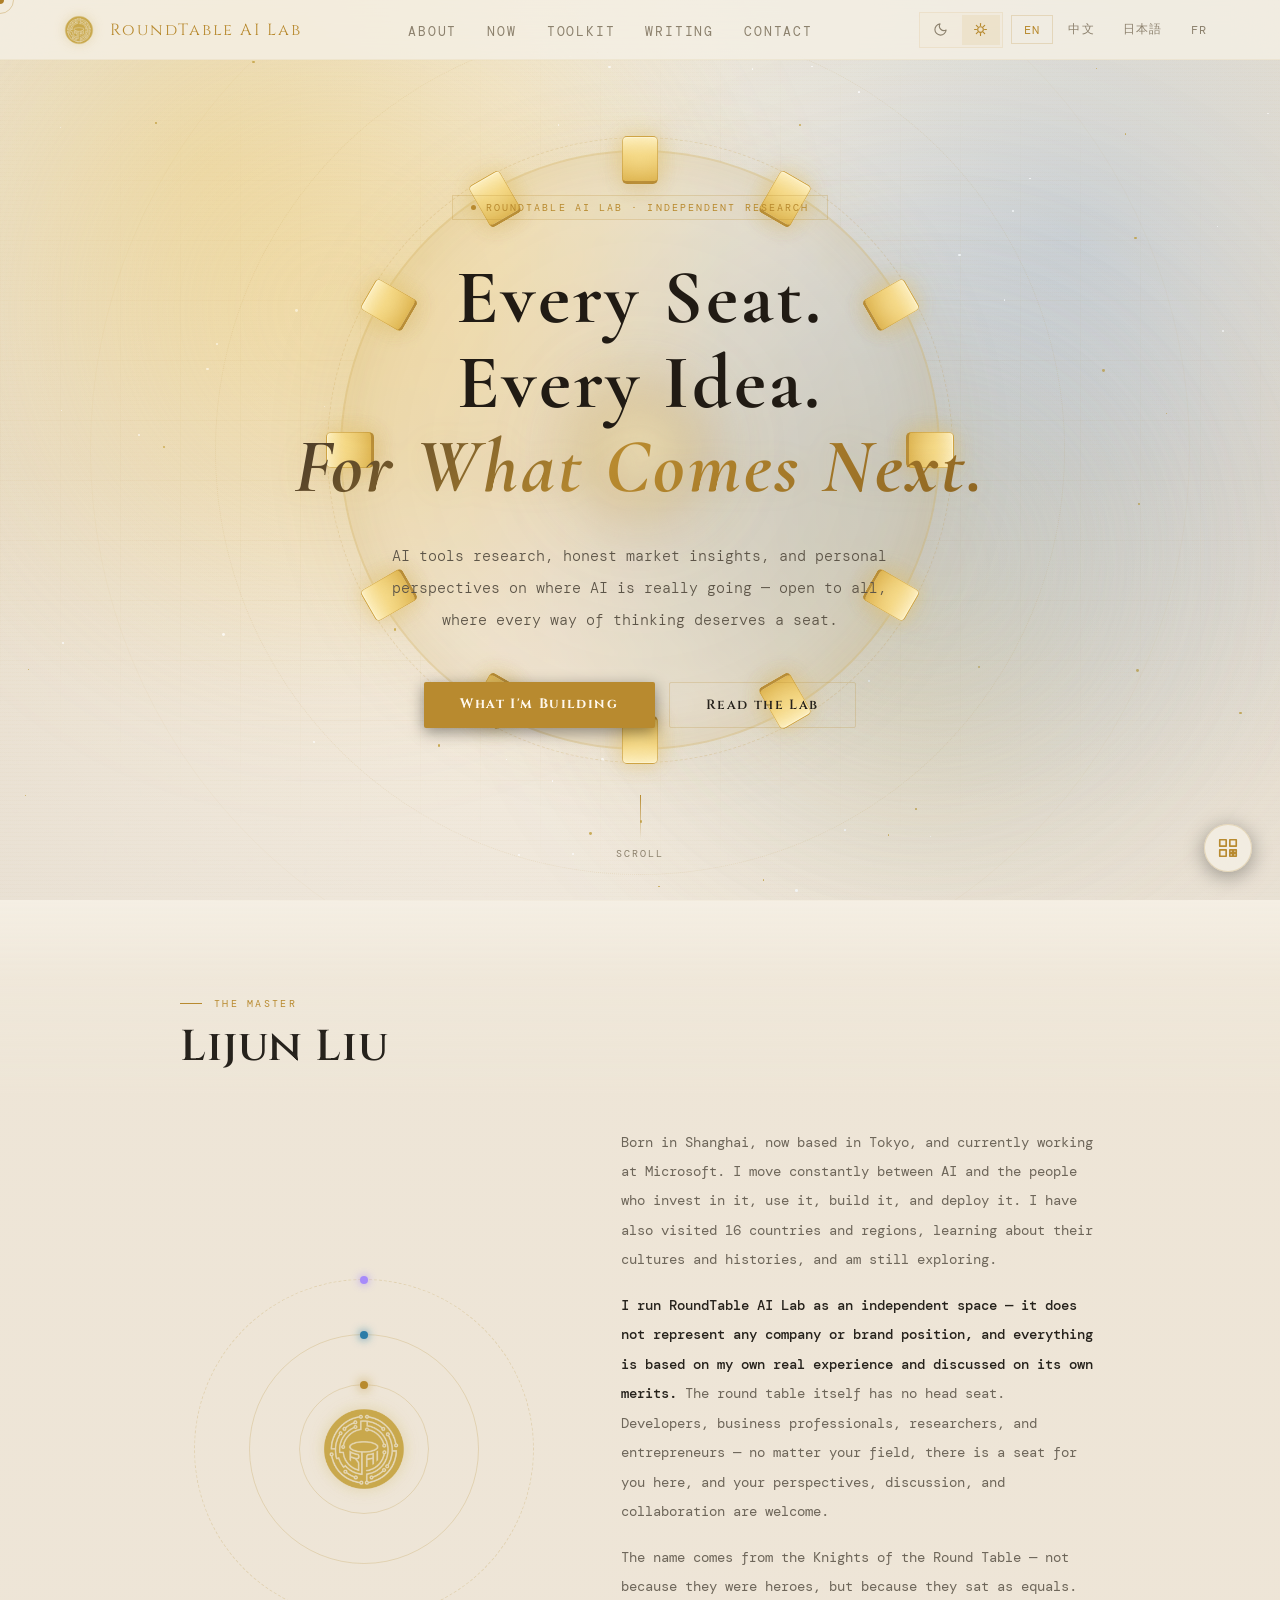
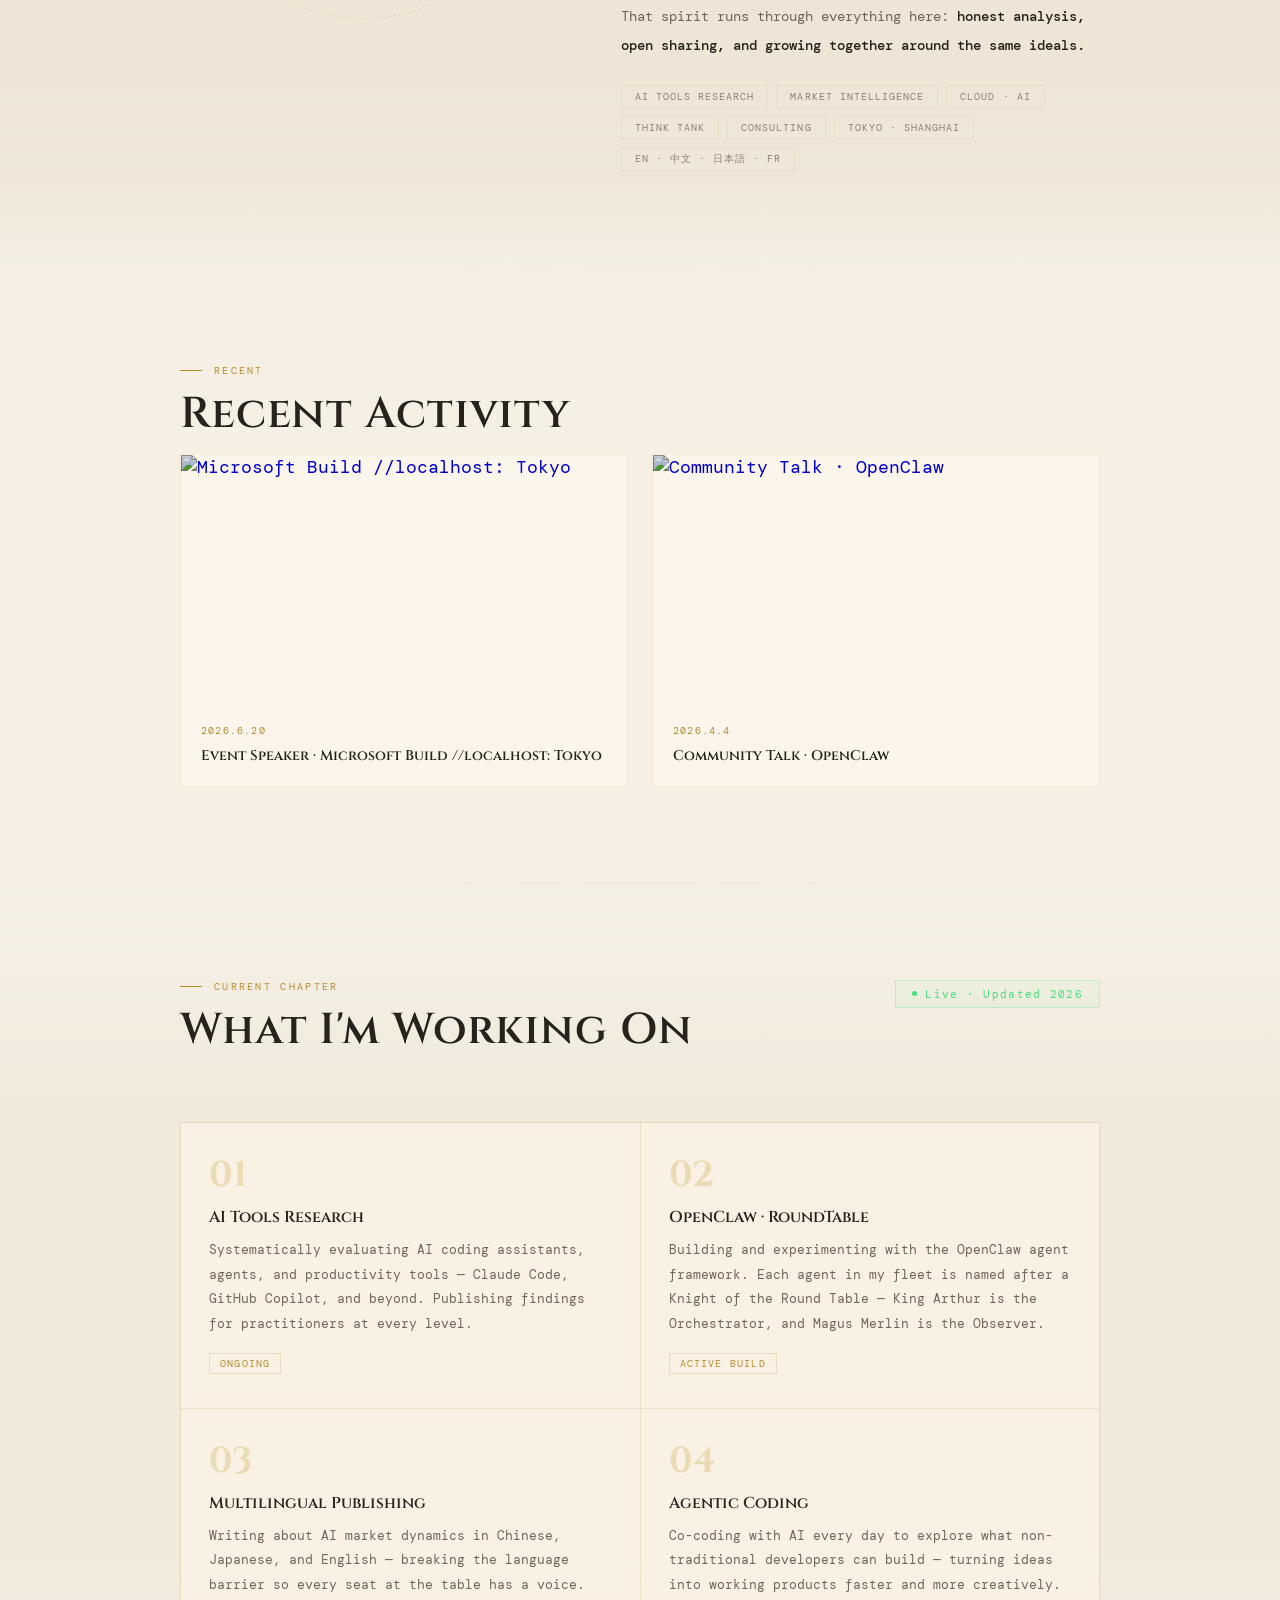
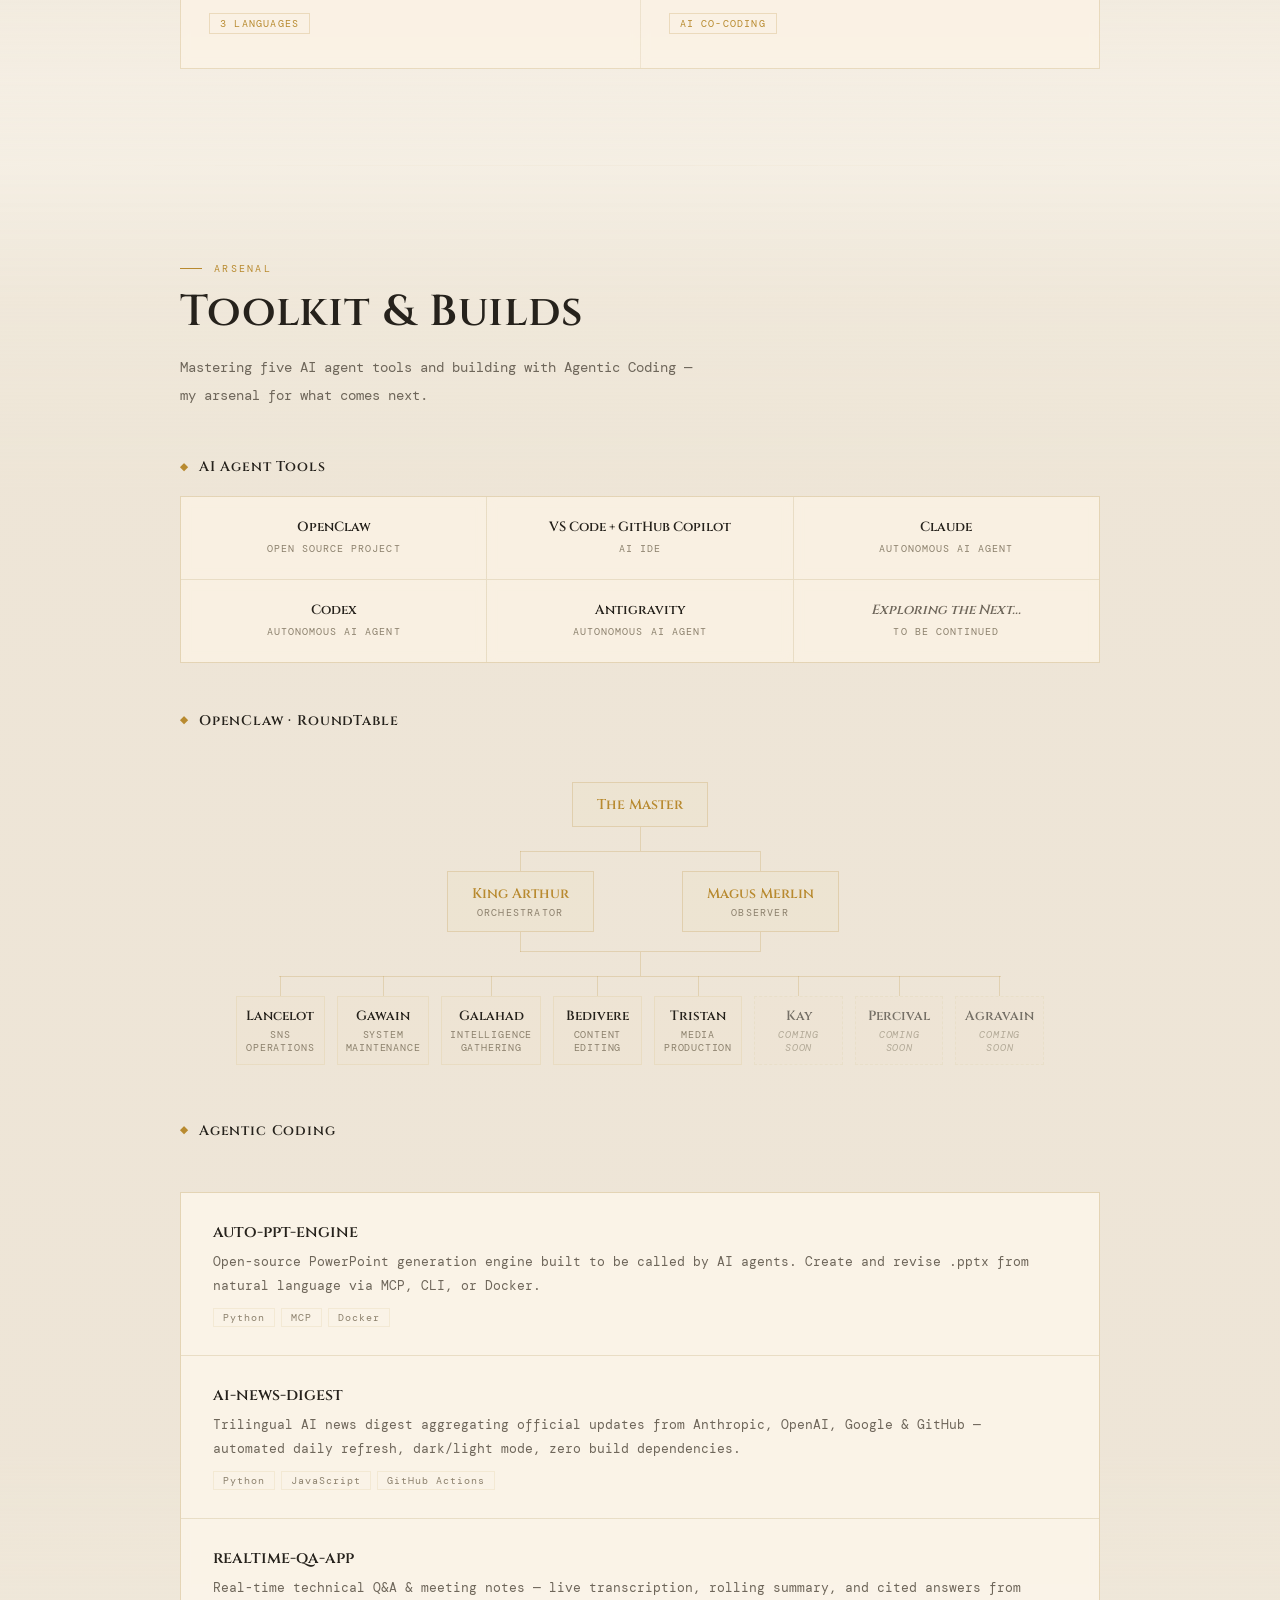
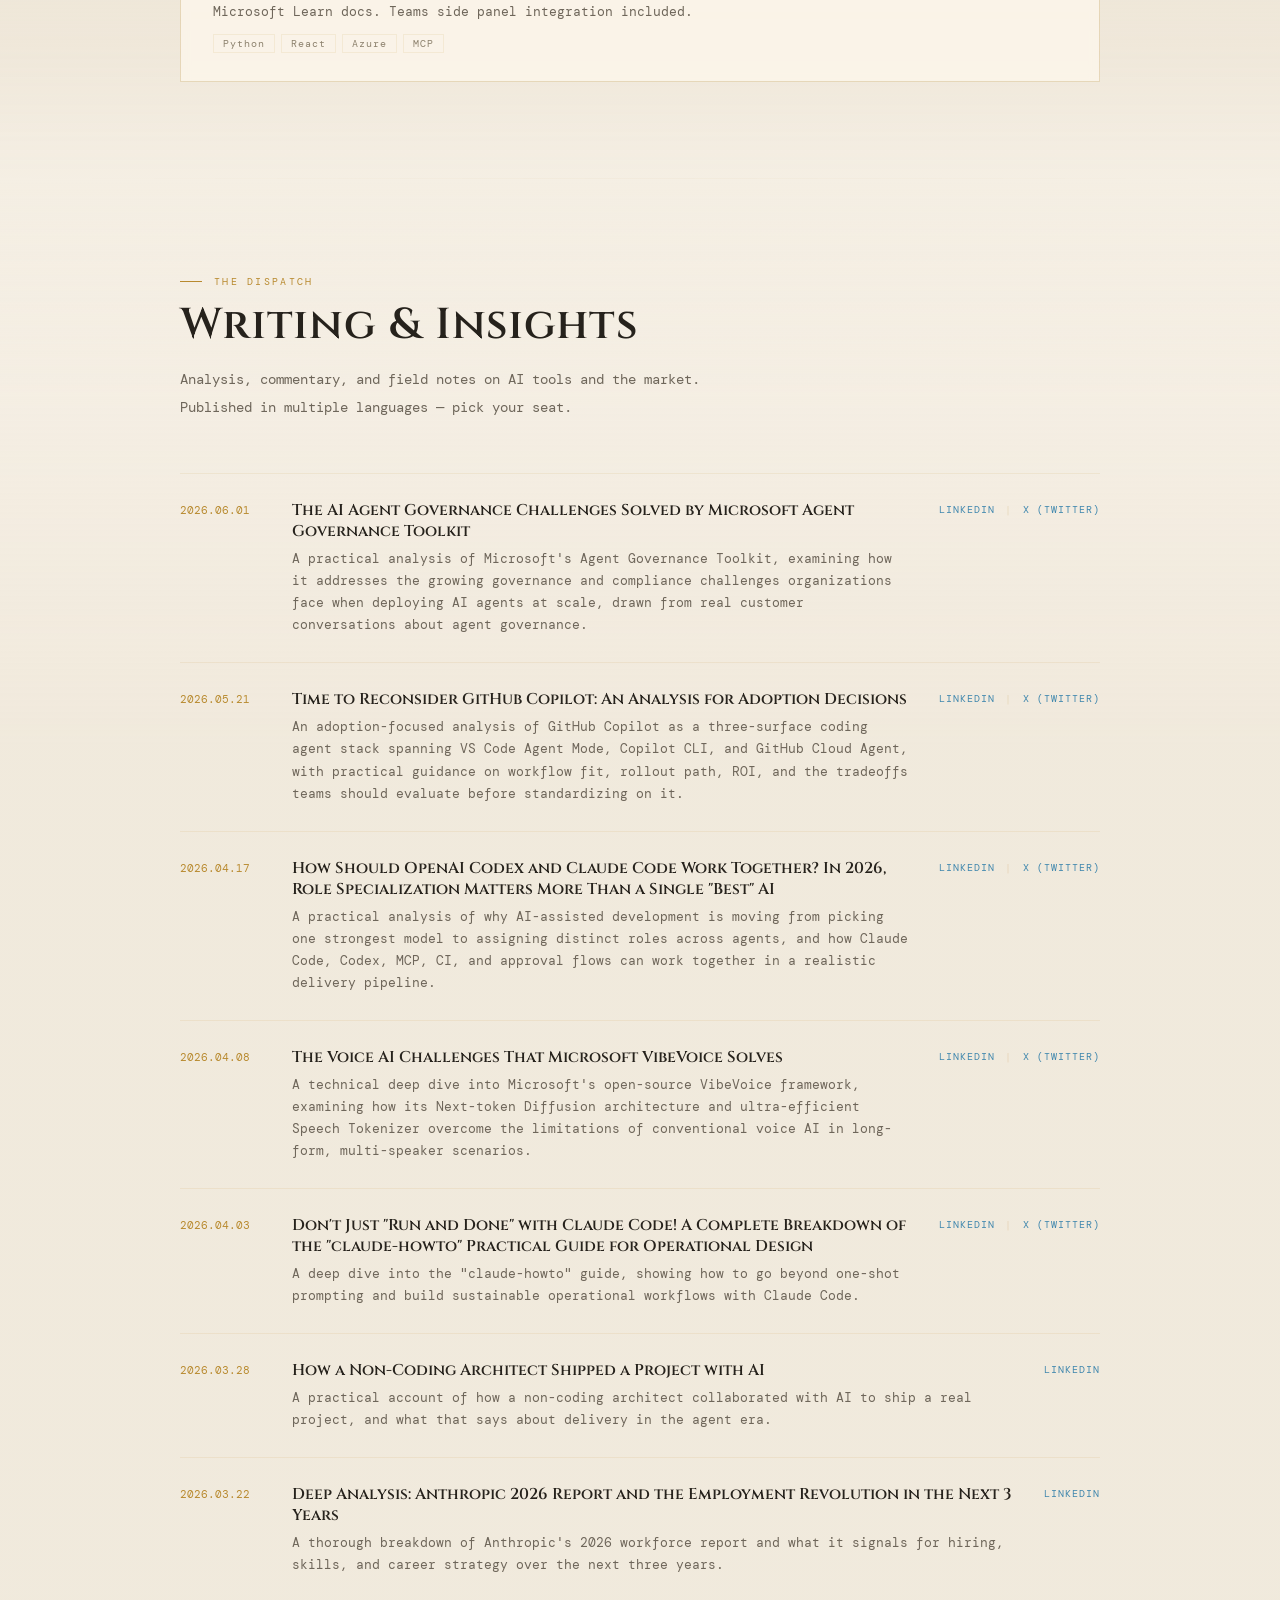
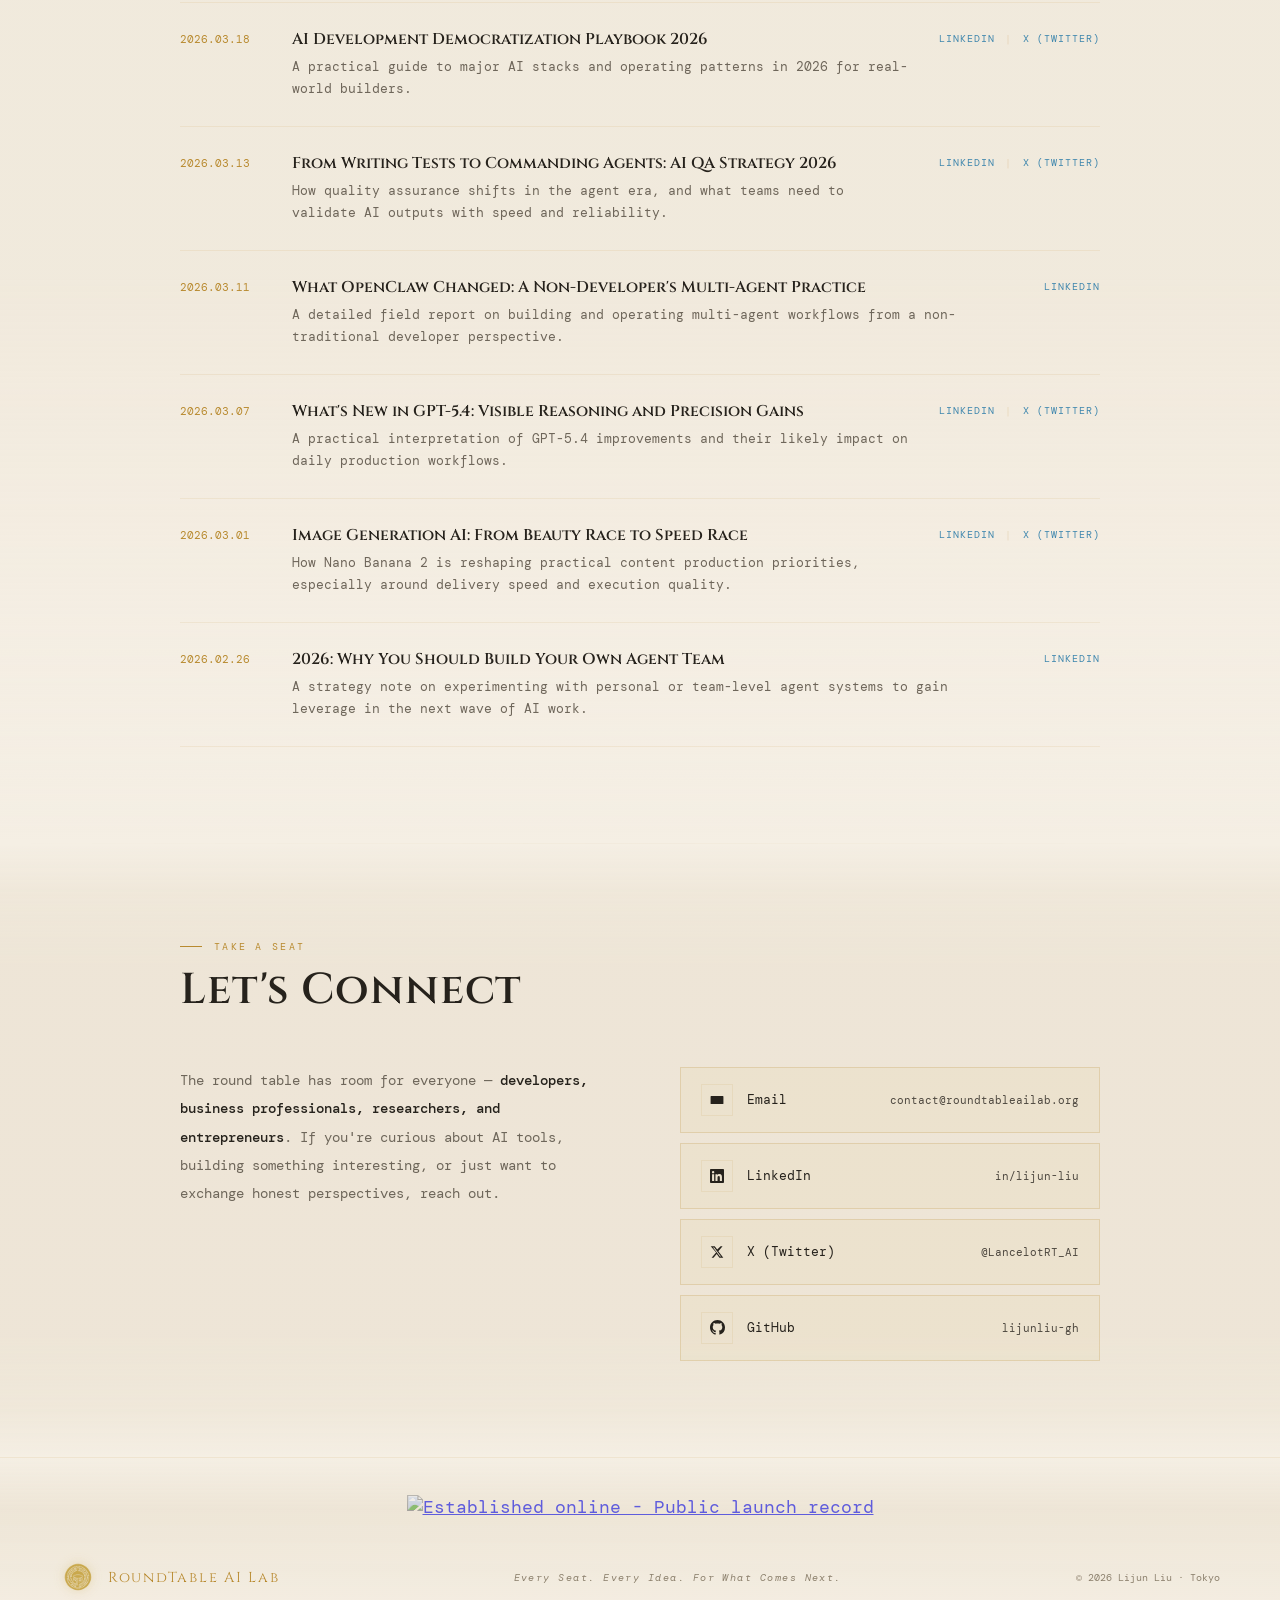
==== index.html @ 70e8e6ca "style: Recent Activity - 2-column grid layout with 16:9 thumbnails" ====
<!DOCTYPE html>
<html lang="en">
<head>
<meta charset="UTF-8">
<meta name="viewport" content="width=device-width, initial-scale=1.0">
<!-- Google Analytics (GA4) -->
<script async src="https://www.googletagmanager.com/gtag/js?id=G-K2W63Z0E0D"></script>
<script>window.dataLayer=window.dataLayer||[];function gtag(){dataLayer.push(arguments);}gtag('js',new Date());gtag('config','G-K2W63Z0E0D');</script>
<title>RoundTable AI Lab</title>
<meta name="description" content="RoundTable AI Lab — AI tools research, market insights, and honest perspectives. Every Seat. Every Idea. For What Comes Next.">
<meta property="og:type" content="website">
<meta property="og:url" content="https://roundtableailab.org/">
<meta property="og:title" content="RoundTable AI Lab">
<meta property="og:description" content="AI tools research, market insights, and honest perspectives. Every Seat. Every Idea. For What Comes Next.">
<meta property="og:image" content="https://roundtableailab.org/og-image.png?v=20260322">
<meta property="og:image:width" content="1200">
<meta property="og:image:height" content="630">
<meta property="og:site_name" content="RoundTable AI Lab">
<meta name="twitter:card" content="summary_large_image">
<meta name="twitter:title" content="RoundTable AI Lab">
<meta name="twitter:description" content="AI tools research, market insights, and honest perspectives. Every Seat. Every Idea. For What Comes Next.">
<meta name="twitter:image" content="https://roundtableailab.org/og-image.png?v=20260322">
<meta name="twitter:site" content="@LancelotRT_AI">
<meta name="twitter:creator" content="@LancelotRT_AI">

<!-- Favicon & Icons -->
<link rel="icon" type="image/png" sizes="32x32" href="/favicon-32x32.png">
<link rel="icon" type="image/png" sizes="16x16" href="/favicon-16x16.png">
<link rel="apple-touch-icon" sizes="180x180" href="/apple-touch-icon.png">
<link rel="manifest" href="/manifest-dark.json" id="manifestLink">
<meta name="theme-color" content="#040508" id="themeColorMeta">
<meta name="color-scheme" content="dark light">

<!-- SEO -->
<link rel="canonical" href="https://roundtableailab.org/">
<meta property="og:locale" content="en_US">
<meta property="og:locale:alternate" content="zh_CN">
<meta property="og:locale:alternate" content="ja_JP">
<meta property="og:locale:alternate" content="fr_FR">

<!-- JSON-LD Structured Data -->
<script type="application/ld+json">
{"@context":"https://schema.org","@type":"Organization","name":"RoundTable AI Lab","url":"https://roundtableailab.org","logo":"https://roundtableailab.org/roundtable-logo-transparent-gold.png","description":"AI tools research, market insights, and honest perspectives. Every Seat. Every Idea. For What Comes Next.","founder":{"@type":"Person","name":"Lijun Liu"},"sameAs":[]}
</script>

<link rel="preconnect" href="https://fonts.googleapis.com">
<link href="https://fonts.googleapis.com/css2?family=Cormorant+Garamond:ital,wght@0,400;0,600;0,700;1,400&family=Cinzel:wght@400;600;700&family=DM+Mono:ital,wght@0,300;0,400;0,500;1,300&family=DM+Sans:wght@300;400;500&display=swap" rel="stylesheet">
<link rel="stylesheet" href="/shared/style.css">
</head>
<body>
<div id="cur"></div>
<div id="cur-ring"></div>

<!-- FIXED BACKGROUND -->
<div id="bg-canvas">
  <div class="bg-grid"></div>
  <div class="bg-scanlines"></div>
  <div class="bg-stars"></div>
  <div class="bg-grain"></div>
  <div class="bg-glow g1"></div>
  <div class="bg-glow g2"></div>
  <div class="bg-glow g3"></div>
  <div class="bg-vignette"></div>
</div>
<canvas id="particle-canvas"></canvas>

<!-- NAV -->
<nav class="nav">
  <a href="/" class="nav-logo"><img id="navLogo" src="/roundtable-logo-transparent.png" alt="RT Logo">RoundTable AI Lab</a>
  <ul class="nav-links">
    <li><a href="#about" data-i18n="nav_about">About</a></li>
    <li><a href="#now" data-i18n="nav_now">Now</a></li>
    <li><a href="#projects" data-i18n="nav_projects">Toolkit</a></li>
    <li><a href="#writing" data-i18n="nav_writing">Writing</a></li>
    <li><a href="#contact" data-i18n="nav_contact">Contact</a></li>
    <li class="nav-menu-lang">
      <div class="lang-switcher">
        <button class="lang-btn active" onclick="setLang('en')">EN</button>
        <button class="lang-btn" onclick="setLang('zh')">中文</button>
        <button class="lang-btn" onclick="setLang('ja')">日本語</button>
        <button class="lang-btn" onclick="setLang('fr')">FR</button>
      </div>
    </li>
  </ul>
  <button class="nav-hamburger" aria-label="Toggle menu" onclick="toggleMobileNav()">
    <span></span><span></span><span></span>
  </button>
  <div class="nav-actions">
    <button class="theme-toggle" type="button" aria-label="Toggle theme" onclick="toggleTheme()">
      <svg class="theme-icon-dark" viewBox="0 0 24 24" aria-hidden="true">
        <path d="M21 12.8A9 9 0 1 1 11.2 3a7.2 7.2 0 0 0 9.8 9.8Z"></path>
      </svg>
      <svg class="theme-icon-light" viewBox="0 0 24 24" aria-hidden="true">
        <circle cx="12" cy="12" r="4.5"></circle>
        <path d="M12 2.5v3"></path>
        <path d="M12 18.5v3"></path>
        <path d="M21.5 12h-3"></path>
        <path d="M5.5 12h-3"></path>
        <path d="m18.7 5.3-2.1 2.1"></path>
        <path d="m7.4 16.6-2.1 2.1"></path>
        <path d="m18.7 18.7-2.1-2.1"></path>
        <path d="m7.4 7.4-2.1-2.1"></path>
      </svg>
    </button>
    <div class="theme-switcher" role="group" aria-label="Theme switcher">
      <button class="theme-btn" type="button" data-theme-mode="dark" aria-label="Switch to dark theme" title="Night" onclick="setTheme('dark')">
        <svg viewBox="0 0 24 24" aria-hidden="true">
          <path d="M21 12.8A9 9 0 1 1 11.2 3a7.2 7.2 0 0 0 9.8 9.8Z"></path>
        </svg>
      </button>
      <button class="theme-btn" type="button" data-theme-mode="light" aria-label="Switch to light theme" title="Day" onclick="setTheme('light')">
        <svg viewBox="0 0 24 24" aria-hidden="true">
          <circle cx="12" cy="12" r="4.5"></circle>
          <path d="M12 2.5v3"></path>
          <path d="M12 18.5v3"></path>
          <path d="M21.5 12h-3"></path>
          <path d="M5.5 12h-3"></path>
          <path d="m18.7 5.3-2.1 2.1"></path>
          <path d="m7.4 16.6-2.1 2.1"></path>
          <path d="m18.7 18.7-2.1-2.1"></path>
          <path d="m7.4 7.4-2.1-2.1"></path>
        </svg>
      </button>
    </div>
    <div class="lang-switcher">
      <button class="lang-btn active" onclick="setLang('en')">EN</button>
      <button class="lang-btn" onclick="setLang('zh')">中文</button>
      <button class="lang-btn" onclick="setLang('ja')">日本語</button>
      <button class="lang-btn" onclick="setLang('fr')">FR</button>
    </div>
  </div>
</nav>

<!-- HERO -->
<section class="hero" id="top">
  <!-- Round Table Background -->
  <div class="table-scene">
    <div class="table-surface"></div>
    <div class="core"></div>
    <div class="orbit orb-1"></div>
    <div class="orbit orb-2"></div>
    <div id="seats-container"></div>
  </div>
  <!-- Content -->
  <div class="hero-content">
    <div class="eyebrow"><span class="edot"></span><span data-i18n="hero_eyebrow">RoundTable AI Lab · Independent Research</span></div>
    <h1 class="hero-title"><span data-i18n="hero_t1">Every Seat.</span><span data-i18n="hero_t2">Every Idea.</span><span class="hope" data-i18n="hero_t3">For What Comes Next.</span></h1>
    <p class="hero-desc" data-i18n="hero_desc">AI tools research, honest market insights, and personal perspectives on where AI is really going — open to all, where every way of thinking deserves a seat.</p>
    <div class="ctas">
      <a href="#now" class="btn-g" data-i18n="hero_cta1">What I'm Building</a>
      <a href="#writing" class="btn-o" data-i18n="hero_cta2">Read the Lab</a>
    </div>
  </div>
  <div class="scroll-h"><div class="scroll-line"></div><span class="scroll-lbl" data-i18n="scroll">Scroll</span></div>
</section>

<div class="divider"></div>

<!-- ABOUT -->
<section class="about" id="about">
  <div class="s-inner">
    <p class="s-tag" data-i18n="about_tag">The Master</p>
    <h2 class="s-title" data-i18n="about_title">Lijun Liu</h2>
    <div class="about-grid reveal">
      <div class="kv">
        <div class="kvr kvr1"><div class="kvd"></div></div>
        <div class="kvr kvr2"><div class="kvd"></div></div>
        <div class="kvr kvr3"><div class="kvd"></div></div>
        <div class="kvc"><img id="aboutLogo" src="/roundtable-logo-transparent.png" alt="RoundTable AI Logo"></div>
      </div>
      <div class="about-text">
        <p data-i18n="about_p1">Born in Shanghai, now based in Tokyo, and currently working at Microsoft. I move constantly between AI and the people who invest in it, use it, build it, and deploy it. I have also visited 16 countries and regions, learning about their cultures and histories, and am still exploring.</p>
        <p data-i18n="about_p2"><strong>I run RoundTable AI Lab as an independent space — it does not represent any company or brand position, and everything is based on my own real experience and discussed on its own merits.</strong> The round table itself has no head seat. Developers, business professionals, researchers, and entrepreneurs — no matter your field, there is a seat for you here, and your perspectives, discussion, and collaboration are welcome.</p>
        <p data-i18n="about_p3">The name comes from the Knights of the Round Table — not because they were heroes, but because they sat as equals. That spirit runs through everything here: <strong>honest analysis, open sharing, and growing together around the same ideals.</strong></p>
        <div class="pills">
          <span class="pill" data-i18n="pill1">AI Tools Research</span>
          <span class="pill" data-i18n="pill2">Market Intelligence</span>
          <span class="pill" data-i18n="pill3">Cloud · AI</span>
          <span class="pill" data-i18n="pill6">Think Tank</span>
          <span class="pill" data-i18n="pill7">Consulting</span>
          <span class="pill" data-i18n="pill4">Tokyo · Shanghai</span>
          <span class="pill" data-i18n="pill5">EN · 中文 · 日本語 · FR</span>
        </div>
      </div>
    </div>
  </div>
</section>

<div class="divider"></div>

<!-- RECENT ACTIVITY -->
<section class="recent-section" id="recent">
  <div class="s-inner">
    <p class="s-tag" data-i18n="recent_tag">Recent</p>
    <h2 class="s-title" data-i18n="recent_title">Recent Activity</h2>
    <div class="recent-grid reveal">
      <a href="https://youtu.be/YTVgWFSP9XY?si=0qAT4aEqCGmLKsFr" target="_blank" rel="noopener noreferrer" class="recent-card">
        <div class="recent-thumb"><img src="https://img.youtube.com/vi/YTVgWFSP9XY/hqdefault.jpg" alt="Microsoft Build //localhost: Tokyo" loading="lazy"><span class="recent-play">▶</span></div>
        <div class="recent-info">
          <span class="recent-date">2026.6.20</span>
          <div class="recent-card-title" data-i18n="n6t">Event Speaker · Microsoft Build //localhost: Tokyo</div>
        </div>
      </a>
      <a href="https://youtu.be/TV0cUp8UQP0?si=S8IVCGVW3EK51zuy" target="_blank" rel="noopener noreferrer" class="recent-card">
        <div class="recent-thumb"><img src="https://img.youtube.com/vi/TV0cUp8UQP0/hqdefault.jpg" alt="Community Talk · OpenClaw" loading="lazy"><span class="recent-play">▶</span></div>
        <div class="recent-info">
          <span class="recent-date">2026.4.4</span>
          <div class="recent-card-title" data-i18n="n5t">Community Talk · OpenClaw</div>
        </div>
      </a>
    </div>
  </div>
</section>

<div class="divider"></div>

<!-- NOW -->
<section class="now-section" id="now">
  <div class="s-inner">
    <div class="now-hdr">
      <div>
        <p class="s-tag" data-i18n="now_tag">Current Chapter</p>
        <h2 class="s-title" data-i18n="now_title">What I'm Working On</h2>
      </div>
      <div class="now-live"><span class="ldot"></span><span data-i18n="now_live">Live · Updated 2026</span></div>
    </div>
    <div class="now-grid reveal">
      <div class="nc"><div class="nc-num">01</div><div class="nc-title" data-i18n="n1t">AI Tools Research</div><p class="nc-desc" data-i18n="n1d">Systematically evaluating AI coding assistants, agents, and productivity tools — Claude Code, GitHub Copilot, and beyond. Publishing findings for practitioners at every level.</p><span class="nc-tag" data-i18n="n1tag">Ongoing</span></div>
      <div class="nc"><div class="nc-num">02</div><div class="nc-title" data-i18n="n2t">OpenClaw · RoundTable</div><p class="nc-desc" data-i18n="n2d">Building and experimenting with the OpenClaw agent framework. Each agent in my fleet is named after a Knight of the Round Table — King Arthur is the Orchestrator, and Magus Merlin is the Observer.</p><span class="nc-tag" data-i18n="n2tag">Active Build</span></div>
      <div class="nc"><div class="nc-num">03</div><div class="nc-title" data-i18n="n3t">Multilingual Publishing</div><p class="nc-desc" data-i18n="n3d">Writing about AI market dynamics in Chinese, Japanese, and English — breaking the language barrier so every seat at the table has a voice.</p><span class="nc-tag" data-i18n="n3tag">3 Languages</span></div>
      <div class="nc"><div class="nc-num">04</div><div class="nc-title" data-i18n="n4t">Agentic Coding</div><p class="nc-desc" data-i18n="n4d">Co-coding with AI every day to explore what non-traditional developers can build — turning ideas into working products faster and more creatively.</p><span class="nc-tag" data-i18n="n4tag">AI Co-Coding</span></div>
    </div>
  </div>
</section>

<div class="divider"></div>

<!-- PROJECTS -->
<section class="projects" id="projects">
  <div class="s-inner">
    <p class="s-tag" data-i18n="proj_tag">Arsenal</p>
    <h2 class="s-title" data-i18n="proj_title">Toolkit & Builds</h2>
    <p class="s-sub" data-i18n="proj_sub">Mastering five AI agent tools and building with Agentic Coding — my arsenal for what comes next.</p>

    <div class="proj-section">
      <h3 class="proj-sec-title" data-i18n="proj_agents_title">AI Agent Tools</h3>
      <div class="arsenal-grid reveal">
        <div class="at-card"><div class="at-card-name">OpenClaw</div><div class="at-card-tag" data-i18n="at_oc_tag">Open Source Project</div></div>
        <div class="at-card"><div class="at-card-name">VS Code + GitHub Copilot</div><div class="at-card-tag" data-i18n="at_cop_tag">AI IDE</div></div>
        <div class="at-card"><div class="at-card-name">Claude</div><div class="at-card-tag" data-i18n="at_claude_tag">Autonomous AI Agent</div></div>
        <div class="at-card"><div class="at-card-name">Codex</div><div class="at-card-tag" data-i18n="at_codex_tag">Autonomous AI Agent</div></div>
        <div class="at-card"><div class="at-card-name">Antigravity</div><div class="at-card-tag" data-i18n="at_ag_tag">Autonomous AI Agent</div></div>
        <div class="at-card at-explore"><div class="at-card-name" data-i18n="at_next_name">Exploring the Next...</div><div class="at-card-tag" data-i18n="at_next_tag">To Be Continued</div></div>
      </div>
    </div>

    <div class="proj-section">
      <h3 class="proj-sec-title" data-i18n="proj_oc_title">OpenClaw · RoundTable</h3>
      <div class="oc-tree reveal">
        <div class="oc-card"><div class="oc-card-name" data-i18n="oc_master">The Master</div></div>
        <div class="oc-vline"></div>
        <div class="oc-leaders">
          <div class="oc-leader"><div class="oc-kvline"></div><div class="oc-card"><div class="oc-card-name">King Arthur</div><div class="oc-card-role" data-i18n="oc_orchestrator">Orchestrator</div></div><div class="oc-kvline"></div></div>
          <div class="oc-leader"><div class="oc-kvline"></div><div class="oc-card"><div class="oc-card-name">Magus Merlin</div><div class="oc-card-role" data-i18n="oc_merlin">Observer</div></div><div class="oc-kvline"></div></div>
        </div>
        <div class="oc-vline"></div>
        <div class="oc-branch">
          <div class="oc-knight"><div class="oc-kvline"></div><div class="oc-card"><div class="oc-card-name">Lancelot</div><div class="oc-card-role" data-i18n="oc_lancelot">SNS Operations</div></div></div>
          <div class="oc-knight"><div class="oc-kvline"></div><div class="oc-card"><div class="oc-card-name">Gawain</div><div class="oc-card-role" data-i18n="oc_gawain">System Maintenance</div></div></div>
          <div class="oc-knight"><div class="oc-kvline"></div><div class="oc-card"><div class="oc-card-name">Galahad</div><div class="oc-card-role" data-i18n="oc_galahad">Intelligence Gathering</div></div></div>
          <div class="oc-knight"><div class="oc-kvline"></div><div class="oc-card"><div class="oc-card-name">Bedivere</div><div class="oc-card-role" data-i18n="oc_bedivere">Content Editing</div></div></div>
          <div class="oc-knight"><div class="oc-kvline"></div><div class="oc-card"><div class="oc-card-name">Tristan</div><div class="oc-card-role" data-i18n="oc_tristan">Media Production</div></div></div>
          <div class="oc-knight oc-soon"><div class="oc-kvline"></div><div class="oc-card"><div class="oc-card-name" data-i18n="oc_kay_name">Kay</div><div class="oc-card-role" data-i18n="oc_coming_soon">Coming Soon</div></div></div>
          <div class="oc-knight oc-soon"><div class="oc-kvline"></div><div class="oc-card"><div class="oc-card-name" data-i18n="oc_percival_name">Percival</div><div class="oc-card-role" data-i18n="oc_coming_soon">Coming Soon</div></div></div>
          <div class="oc-knight oc-soon"><div class="oc-kvline"></div><div class="oc-card"><div class="oc-card-name" data-i18n="oc_agravain_name">Agravain</div><div class="oc-card-role" data-i18n="oc_coming_soon">Coming Soon</div></div></div>
        </div>
      </div>
    </div>

    <div class="proj-section">
      <h3 class="proj-sec-title" data-i18n="proj_vibe_title">Agentic Coding</h3>
      <div class="proj-list reveal">
        <a href="https://github.com/lijunliu-gh/auto-ppt-engine" target="_blank" class="pi">
          <div><div class="pi-name">auto-ppt-engine</div><div class="pi-desc" data-i18n="p1d">Open-source PowerPoint generation engine built to be called by AI agents. Create and revise .pptx from natural language via MCP, CLI, or Docker.</div><div class="pi-meta"><span class="pi-lang">Python</span><span class="pi-lang">MCP</span><span class="pi-lang">Docker</span></div></div>
          <span class="pi-arr">→</span>
        </a>
        <a href="https://github.com/lijunliu-gh/ai-news-digest" target="_blank" class="pi">
          <div><div class="pi-name">ai-news-digest</div><div class="pi-desc" data-i18n="p2d">Trilingual AI news digest aggregating official updates from Anthropic, OpenAI, Google & GitHub — automated daily refresh, dark/light mode, zero build dependencies.</div><div class="pi-meta"><span class="pi-lang">Python</span><span class="pi-lang">JavaScript</span><span class="pi-lang">GitHub Actions</span></div></div>
          <span class="pi-arr">→</span>
        </a>
        <a href="https://github.com/lijunliu-gh/realtime-qa-app" target="_blank" class="pi">
          <div><div class="pi-name">realtime-qa-app</div><div class="pi-desc" data-i18n="p3d">Real-time technical Q&A & meeting notes — live transcription, rolling summary, and cited answers from Microsoft Learn docs. Teams side panel integration included.</div><div class="pi-meta"><span class="pi-lang">Python</span><span class="pi-lang">React</span><span class="pi-lang">Azure</span><span class="pi-lang">MCP</span></div></div>
          <span class="pi-arr">→</span>
        </a>
      </div>
    </div>
  </div>
</section>

<div class="divider"></div>

<!-- WRITING -->
<section class="writing-section" id="writing">
  <div class="s-inner">
    <p class="s-tag" data-i18n="write_tag">The Dispatch</p>
    <h2 class="s-title" data-i18n="write_title">Writing & Insights</h2>
    <p class="s-sub" data-i18n="write_sub">Analysis, commentary, and field notes on AI tools and the market. Published in multiple languages — pick your seat.</p>
    <div class="wl reveal" id="writingList"></div>
  </div>
</section>

<div class="divider"></div>

<!-- CONTACT -->
<section class="contact" id="contact">
  <div class="s-inner">
    <p class="s-tag" data-i18n="ct_tag">Take a Seat</p>
    <h2 class="s-title" data-i18n="ct_title">Let's Connect</h2>
    <div class="ct-grid reveal">
      <div>
        <p class="ct-note" data-i18n="ct_note">The round table has room for everyone — <strong>developers, business professionals, researchers, and entrepreneurs</strong>. If you're curious about AI tools, building something interesting, or just want to exchange honest perspectives, reach out.</p>
      </div>
      <div class="ct-links">
        <a href="mailto:contact@roundtableailab.org" class="cl">
          <div class="cl-icon"><svg width="14" height="14" viewBox="0 0 24 24" fill="currentColor"><path d="M2 5h20a1 1 0 011 1v12a1 1 0 01-1 1H2a1 1 0 01-1-1V6a1 1 0 011-1zm10 7.8L3.6 7h16.8L12 12.8z"/></svg></div>
          <span data-i18n="ct_email_label">Email</span><span class="cl-handle" data-i18n="ct_email_handle">contact@roundtableailab.org</span>
        </a>
        <a href="https://linkedin.com/in/lijun-liu" target="_blank" rel="noopener noreferrer" class="cl">
          <div class="cl-icon"><svg width="14" height="14" viewBox="0 0 24 24" fill="currentColor"><path d="M20.447 20.452h-3.554v-5.569c0-1.328-.027-3.037-1.852-3.037-1.853 0-2.136 1.445-2.136 2.939v5.667H9.351V9h3.414v1.561h.046c.477-.9 1.637-1.85 3.37-1.85 3.601 0 4.267 2.37 4.267 5.455v6.286zM5.337 7.433a2.062 2.062 0 01-2.063-2.065 2.064 2.064 0 112.063 2.065zm1.782 13.019H3.555V9h3.564v11.452zM22.225 0H1.771C.792 0 0 .774 0 1.729v20.542C0 23.227.792 24 1.771 24h20.451C23.2 24 24 23.227 24 22.271V1.729C24 .774 23.2 0 22.222 0h.003z"/></svg></div>
          <span>LinkedIn</span><span class="cl-handle">in/lijun-liu</span>
        </a>
        <a href="https://x.com/LancelotRT_AI" target="_blank" rel="noopener noreferrer" class="cl">
          <div class="cl-icon"><svg width="14" height="14" viewBox="0 0 24 24" fill="currentColor"><path d="M18.244 2.25h3.308l-7.227 8.26 8.502 11.24H16.17l-4.714-6.231-5.401 6.231H2.747l7.73-8.835L1.254 2.25H8.08l4.253 5.622zm-1.161 17.52h1.833L7.084 4.126H5.117z"/></svg></div>
          <span>X (Twitter)</span><span class="cl-handle">@LancelotRT_AI</span>
        </a>
        <a href="https://github.com/lijunliu-gh" target="_blank" rel="noopener noreferrer" class="cl">
          <div class="cl-icon"><svg width="15" height="15" viewBox="0 0 24 24" fill="currentColor"><path d="M12 0C5.37 0 0 5.37 0 12c0 5.31 3.435 9.795 8.205 11.385.6.105.825-.255.825-.57 0-.285-.015-1.23-.015-2.235-3.015.555-3.795-.735-4.035-1.41-.135-.345-.72-1.41-1.23-1.695-.42-.225-1.02-.78-.015-.795.945-.015 1.62.87 1.845 1.23 1.08 1.815 2.805 1.305 3.495.99.105-.78.42-1.305.765-1.605-2.67-.3-5.46-1.335-5.46-5.925 0-1.305.465-2.385 1.23-3.225-.12-.3-.54-1.53.12-3.18 0 0 1.005-.315 3.3 1.23.96-.27 1.98-.405 3-.405s2.04.135 3 .405c2.295-1.56 3.3-1.23 3.3-1.23.66 1.65.24 2.88.12 3.18.765.84 1.23 1.905 1.23 3.225 0 4.605-2.805 5.625-5.475 5.925.435.375.81 1.095.81 2.22 0 1.605-.015 2.895-.015 3.3 0 .315.225.69.825.57A12.02 12.02 0 0024 12c0-6.63-5.37-12-12-12z"/></svg></div>
          <span>GitHub</span><span class="cl-handle">lijunliu-gh</span>
        </a>
      </div>
    </div>
  </div>
</section>

<footer>
  <div style="width:100%; display:flex; justify-content:center; margin-bottom: 24px;">
    <a href="https://websitelaunches.com/site/roundtableailab.org" target="_blank" rel="noopener" style="display:inline-block; opacity:0.6; transition:opacity 0.3s; cursor:none;" onmouseover="this.style.opacity='1'" onmouseout="this.style.opacity='0.6'">
      <img src="https://websitelaunches.com/badge/roundtableailab.org.svg" alt="Established online - Public launch record" width="160" height="35" style="filter: brightness(0.9) contrast(1.1); vertical-align:middle;">
    </a>
  </div>
  <span class="f-logo"><img id="footerLogo" src="/roundtable-logo-transparent.png" alt="RT Logo">RoundTable AI Lab</span>
  <span class="f-slogan" data-i18n="f_slogan">Every Seat. Every Idea. For What Comes Next.</span>
  <span class="f-copy">© 2026 Lijun Liu · Tokyo</span>
</footer>

<!-- QR Code Float -->
<div class="qr-float">
  <button class="qr-fab" onclick="document.querySelector('.qr-float').classList.toggle('open')" aria-label="Show QR Code">
    <svg viewBox="0 0 24 24" width="22" height="22" fill="none" stroke="currentColor" stroke-width="1.8" stroke-linecap="round" stroke-linejoin="round">
      <rect x="3" y="3" width="7" height="7"/><rect x="14" y="3" width="7" height="7"/><rect x="3" y="14" width="7" height="7"/>
      <rect x="14" y="14" width="3" height="3"/><rect x="18" y="14" width="3" height="3"/><rect x="14" y="18" width="3" height="3"/><rect x="18" y="18" width="3" height="3"/>
    </svg>
  </button>
  <div class="qr-popup">
    <div class="qr-popup-header">
      <span data-i18n="qr_title">Scan to visit</span>
      <button class="qr-close" onclick="document.querySelector('.qr-float').classList.remove('open')" aria-label="Close">&times;</button>
    </div>
    <img src="/qrcode.png" alt="QR Code – roundtableailab.org" class="qr-img" width="180" height="180">
    <span class="qr-url">roundtableailab.org</span>
  </div>
</div>

<script src="/shared/particles.js"></script>
<script src="/shared/nav.js"></script>
</body>
</html>
---- shared/style.css ----
/* ===== VARIABLES ===== */
:root {
  --bg: #080c14;
  --bg2: #0c1020;
  --bg-soft: rgba(4,5,8,0.6);
  --bg-elevated: rgba(8,11,20,0.6);
  --gold: #c9a84c;
  --gold2: #e8c97a;
  --gold-bright: #ffebaf;
  --gold-deep: #8c6a22;
  --gold-gradient: linear-gradient(135deg, #c9a84c 0%, #ffebaf 50%, #ad8440 100%);
  --gold-glow: 0 0 25px rgba(201,168,76,0.35);
  --cyan: #00d4ff;
  --text: #dde2f0;
  --muted: #949db5;
  --muted2: #7a84a0;
  --border: rgba(201,168,76,.18);
  --border2: rgba(201,168,76,.08);
  --nav-bg: rgba(4,5,8,0.85);
  --nav-line-soft: rgba(201,168,76,.08);
  --nav-line-strong: rgba(201,168,76,.16);
  --on-gold: #060810;
  --aura: rgba(201,168,76,0.15);
  --title: #ffffff;
  --hero-desc-color: #b8bdd0;
  --hero-shadow: 0 0 8px rgba(4,5,8,.9), 0 0 20px rgba(4,5,8,.7);
  --panel-hover: rgba(201,168,76,.03);
  --section-wash-1: rgba(8,11,20,0.7);
  --section-wash-2: rgba(8,11,20,0.85);
  --section-wash-3: rgba(4,5,8,0.6);
  --section-wash-4: rgba(4,5,8,0.75);
}

html[data-theme='light'] {
  --bg: #f5efe4;
  --bg2: #ebe2d2;
  --bg-soft: rgba(255,248,238,0.7);
  --bg-elevated: rgba(255,250,242,0.76);
  --gold: #b88a2f;
  --gold2: #d7ad57;
  --gold-bright: #efe0b1;
  --gold-deep: #8c6320;
  --gold-gradient: linear-gradient(135deg, #b88a2f 0%, #efe0b1 52%, #946b24 100%);
  --gold-glow: 0 0 25px rgba(184,138,47,0.16);
  --cyan: #2c7ca8;
  --text: #26221c;
  --muted: #6e665a;
  --muted2: #8c816d;
  --border: rgba(184,138,47,.22);
  --border2: rgba(184,138,47,.10);
  --nav-bg: rgba(245,239,228,0.82);
  --nav-line-soft: rgba(184,138,47,.08);
  --nav-line-strong: rgba(184,138,47,.18);
  --on-gold: #fff8ec;
  --aura: rgba(184,138,47,0.08);
  --title: #211b14;
  --hero-desc-color: #5d5548;
  --hero-shadow: none;
  --panel-hover: rgba(184,138,47,.05);
  --section-wash-1: rgba(235,226,210,0.56);
  --section-wash-2: rgba(235,226,210,0.76);
  --section-wash-3: rgba(244,237,226,0.5);
  --section-wash-4: rgba(239,231,217,0.72);
  color-scheme: light;
}

*,*::before,*::after { box-sizing: border-box; margin: 0; padding: 0; }
html { scroll-behavior: smooth; font-size: 18px; color-scheme: dark light; }
body {
  background: var(--bg);
  color: var(--text);
  font-family: 'DM Mono', monospace;
  overflow-x: hidden;
  cursor: none;
  -webkit-font-smoothing: antialiased;
  text-rendering: optimizeLegibility;
}
strong { font-weight: 500; }

/* ===== FIXED BACKGROUND SYSTEM ===== */
#bg-canvas {
  position: fixed;
  inset: 0;
  background: #060a12;
  z-index: -2;
  overflow: hidden;
}
.bg-grid {
  position: absolute;
  inset: 0;
  background-image:
    linear-gradient(rgba(201,168,76,0.06) 1px, transparent 1px),
    linear-gradient(90deg, rgba(201,168,76,0.06) 1px, transparent 1px);
  background-size: 60px 60px;
  mask-image: radial-gradient(ellipse 80% 60% at 50% 50%, black 30%, transparent 80%);
  -webkit-mask-image: radial-gradient(ellipse 80% 60% at 50% 50%, black 30%, transparent 80%);
  animation: gridDrift 20s linear infinite;
}
.bg-scanlines {
  position: absolute;
  inset: 0;
  background: repeating-linear-gradient(0deg, transparent, transparent 3px, rgba(201,168,76,0.015) 3px, rgba(201,168,76,0.015) 4px);
  pointer-events: none;
}
.bg-stars { position: absolute; inset: 0; }
.bg-stars .star {
  position: absolute;
  border-radius: 50%;
  background: white;
  animation: twinkle var(--dur) ease-in-out infinite alternate;
  animation-delay: var(--delay);
}
.bg-grain {
  position: absolute;
  inset: 0;
  background-image: url("data:image/svg+xml,%3Csvg viewBox='0 0 200 200' xmlns='http://www.w3.org/2000/svg'%3E%3Cfilter id='n'%3E%3CfeTurbulence type='fractalNoise' baseFrequency='0.65' numOctaves='3' stitchTiles='stitch'/%3E%3C/filter%3E%3Crect width='100%25' height='100%25' filter='url(%23n)' opacity='0.05'/%3E%3C/svg%3E");
  opacity: 0.3;
  pointer-events: none;
}
.bg-glow {
  position: absolute;
  width: 800px;
  height: 800px;
  border-radius: 50%;
  filter: blur(80px);
  pointer-events: none;
  animation: bgPulse 8s infinite alternate;
}
.bg-glow.g1 { background: radial-gradient(circle, rgba(201,168,76,0.45) 0%, rgba(201,168,76,0.1) 50%, transparent 70%); top: -10%; left: -5%; }
.bg-glow.g2 { background: radial-gradient(circle, rgba(60,100,220,0.35) 0%, rgba(60,100,220,0.08) 50%, transparent 70%); bottom: -5%; right: -5%; animation-delay: -4s; }
.bg-glow.g3 { background: radial-gradient(circle, rgba(160,80,200,0.3) 0%, rgba(160,80,200,0.06) 50%, transparent 70%); top: 30%; right: 5%; width: 600px; height: 600px; animation-delay: -2s; }
.bg-vignette {
  position: absolute;
  inset: 0;
  background: radial-gradient(ellipse at center, transparent 50%, rgba(2,4,8,0.35) 100%);
  pointer-events: none;
}
#particle-canvas {
  position: fixed;
  inset: 0;
  z-index: -1;
  pointer-events: none;
}

html[data-theme='light'] #bg-canvas {
  background:
    radial-gradient(circle at 16% 18%, rgba(244,212,120,0.34) 0%, rgba(244,212,120,0.12) 20%, transparent 42%),
    radial-gradient(circle at 84% 26%, rgba(109,154,212,0.24) 0%, rgba(109,154,212,0.09) 22%, transparent 46%),
    radial-gradient(circle at 72% 78%, rgba(244,212,120,0.18) 0%, rgba(244,212,120,0.06) 16%, transparent 34%),
    linear-gradient(180deg, #f8f1e3 0%, #efe5d5 52%, #f6efe4 100%);
}
html[data-theme='light'] .bg-grid {
  background-image:
    linear-gradient(rgba(184,138,47,0.05) 1px, transparent 1px),
    linear-gradient(90deg, rgba(184,138,47,0.05) 1px, transparent 1px);
}
html[data-theme='light'] .bg-scanlines {
  background: repeating-linear-gradient(0deg, transparent, transparent 3px, rgba(184,138,47,0.018) 3px, rgba(184,138,47,0.018) 4px);
}
html[data-theme='light'] .bg-grain { opacity: .16; }
html[data-theme='light'] .bg-glow.g1 { background: radial-gradient(circle, rgba(233,193,88,0.34) 0%, rgba(233,193,88,0.12) 48%, transparent 72%); }
html[data-theme='light'] .bg-glow.g2 { background: radial-gradient(circle, rgba(84,132,198,0.28) 0%, rgba(84,132,198,0.1) 48%, transparent 74%); }
html[data-theme='light'] .bg-glow.g3 { background: radial-gradient(circle, rgba(232,201,128,0.22) 0%, rgba(232,201,128,0.08) 46%, transparent 72%); }
html[data-theme='light'] .bg-vignette { background: radial-gradient(ellipse at center, transparent 40%, rgba(120,100,70,0.1) 100%); }
html[data-theme='light'] #particle-canvas { opacity: .88; }

/* ===== QR CODE FLOAT ===== */
.qr-float { position: fixed; bottom: 28px; right: 28px; z-index: 300; }
.qr-fab {
  width: 48px; height: 48px; border-radius: 50%; border: 1px solid var(--border);
  background: var(--nav-bg); backdrop-filter: blur(16px); color: var(--gold);
  display: flex; align-items: center; justify-content: center;
  cursor: none; transition: all .25s ease;
  box-shadow: 0 4px 20px rgba(0,0,0,.35);
}
.qr-fab:hover { border-color: var(--gold); box-shadow: var(--gold-glow); transform: scale(1.08); }
.qr-float.open .qr-fab { border-color: var(--gold); background: rgba(201,168,76,.12); }
.qr-popup {
  position: absolute; bottom: 60px; right: 0;
  width: 230px; padding: 18px;
  background: var(--nav-bg); backdrop-filter: blur(20px);
  border: 1px solid var(--border); border-radius: 6px;
  box-shadow: 0 12px 40px rgba(0,0,0,.5);
  display: flex; flex-direction: column; align-items: center; gap: 10px;
  opacity: 0; visibility: hidden; transform: translateY(12px) scale(.95);
  transition: all .25s ease; pointer-events: none;
}
.qr-float.open .qr-popup { opacity: 1; visibility: visible; transform: translateY(0) scale(1); pointer-events: auto; }
.qr-popup-header {
  width: 100%; display: flex; align-items: center; justify-content: space-between;
  font-size: .68rem; letter-spacing: .12em; text-transform: uppercase; color: var(--gold);
}
.qr-close {
  background: none; border: none; color: var(--muted2); font-size: 1.2rem;
  cursor: none; line-height: 1; transition: color .2s;
}
.qr-close:hover { color: var(--gold); }
.qr-img {
  border-radius: 4px; background: #fff; padding: 8px;
  box-shadow: 0 2px 10px rgba(0,0,0,.2);
}
.qr-url {
  font-size: .62rem; letter-spacing: .08em; color: var(--muted); text-align: center;
}
@media (max-width:600px) {
  .qr-float { bottom: 18px; right: 18px; }
  .qr-popup { width: 200px; padding: 14px; }
  .qr-img { width: 150px; height: 150px; }
}

/* ===== CUSTOM CURSOR ===== */
#cur { position: fixed; width: 8px; height: 8px; background: var(--gold); border-radius: 50%; pointer-events: none; z-index: 9999; transform: translate(-50%,-50%); mix-blend-mode: screen; }
#cur-ring { position: fixed; width: 28px; height: 28px; border: 1px solid rgba(201,168,76,0.45); border-radius: 50%; pointer-events: none; z-index: 9998; transform: translate(-50%,-50%); transition: all .15s ease; }
html[data-theme='light'] #cur { mix-blend-mode: multiply; }
html[data-theme='light'] #cur-ring { border-color: rgba(184,138,47,0.35); }

/* ===== NAV ===== */
.nav {
  position: fixed; top: 0; left: 0; right: 0; z-index: 200;
  padding: 0 60px; height: 60px;
  display: flex; align-items: center; justify-content: space-between;
  background: var(--nav-bg); backdrop-filter: blur(20px);
  border-bottom: 1px solid var(--border2); transition: border-color .3s;
}
.nav-logo { display: flex; align-items: center; gap: 12px; font-family: 'Cinzel', serif; font-size: .9rem; color: var(--gold); text-decoration: none; letter-spacing: .12em; }
.nav-logo img { width: 38px; height: 38px; object-fit: contain; filter: drop-shadow(0 0 6px rgba(201,168,76,.4)); }
.nav-links { display: flex; gap: 30px; list-style: none; }
.nav-links a { font-size: .72rem; letter-spacing: .14em; text-transform: uppercase; color: var(--muted2); text-decoration: none; transition: color .2s; cursor: none; }
.nav-links a:hover { color: var(--gold); }
.nav-actions { display: flex; align-items: center; gap: 8px; }
.theme-switcher { display: inline-flex; align-items: center; gap: 2px; padding: 2px; border: 1px solid var(--border2); background: rgba(201,168,76,.03); }
.theme-btn { width: 38px; height: 30px; display: inline-flex; align-items: center; justify-content: center; border: 0; background: transparent; color: var(--muted2); cursor: none; transition: background .2s, color .2s, transform .2s; }
.theme-btn svg { width: 15px; height: 15px; stroke: currentColor; fill: none; stroke-width: 1.8; stroke-linecap: round; stroke-linejoin: round; }
.theme-btn:hover { color: var(--gold); }
.theme-btn.active { background: rgba(201,168,76,.12); color: var(--gold); }
.lang-switcher { display: flex; gap: 2px; }
.lang-btn { padding: 5px 12px; font-family: 'DM Mono', monospace; font-size: .68rem; letter-spacing: .1em; background: transparent; border: 1px solid transparent; color: var(--muted2); cursor: none; transition: all .2s; }
.lang-btn:hover { color: var(--gold); }
.lang-btn.active { color: var(--gold); border-color: var(--border); }

/* ===== MOBILE-ONLY ELEMENTS (hidden on desktop) ===== */
.nav-hamburger { display: none; }
.theme-toggle { display: none; }
.nav-menu-lang { display: none; }

/* ===== HERO ===== */
.hero {
  position: relative;
  min-height: 100vh;
  display: flex;
  align-items: center;
  justify-content: center;
  padding: 100px 60px 80px;
  overflow: hidden;
}
.hero-content {
  position: relative;
  z-index: 10;
  max-width: 760px;
  text-align: center;
}
.eyebrow {
  display: inline-flex; align-items: center; gap: 10px;
  margin-bottom: 36px; padding: 5px 18px;
  border: 1px solid var(--border); background: rgba(201,168,76,.04);
  font-size: .58rem; letter-spacing: .2em; text-transform: uppercase; color: var(--gold);
  animation: fadeDown 1s ease both;
}
.edot { width: 5px; height: 5px; border-radius: 50%; background: var(--gold); animation: pulse 2s infinite; }

/* Hero Title — Elegant Cormorant Garamond */
h1.hero-title {
  font-family: 'Cormorant Garamond', 'Georgia', serif;
  font-size: clamp(3rem, 6vw, 5rem);
  font-weight: 700;
  line-height: 1.1;
  letter-spacing: 0.04em;
  color: var(--title);
  animation: fadeUp 1s .1s ease both;
}
h1.hero-title > span { display: block; }
h1.hero-title .hope {
  font-style: italic;
  background: linear-gradient(135deg, #fff 0%, #e8d5a3 40%, #c9a84c 100%);
  background-clip: text;
  -webkit-background-clip: text;
  -webkit-text-fill-color: transparent;
  filter: drop-shadow(0 0 20px rgba(201,168,76,0.15));
}
html[data-theme='light'] h1.hero-title .hope {
  background: linear-gradient(135deg, #453728 0%, #b88a2f 46%, #8d6523 100%);
  background-clip: text;
  -webkit-background-clip: text;
  filter: drop-shadow(0 0 14px rgba(184,138,47,0.08));
}

.hero-desc {
  font-size: .85rem; line-height: 2.1; color: var(--hero-desc-color);
  max-width: 540px; margin: 30px auto 46px;
  animation: fadeUp 1s .2s ease both; font-weight: 300;
  text-shadow: var(--hero-shadow);
}
.ctas { display: flex; gap: 14px; justify-content: center; flex-wrap: wrap; animation: fadeUp 1s .3s ease both; }
.btn-g {
  padding: 13px 36px; background: var(--gold); color: var(--on-gold);
  font-family: 'Cinzel', serif; font-size: .75rem; letter-spacing: .12em;
  text-decoration: none; cursor: none; font-weight: 700; position: relative;
  overflow: hidden; transition: all .3s ease;
  box-shadow: 0 4px 15px rgba(0,0,0,0.4); border-radius: 2px; border: none;
}
.btn-g::after { content: ''; position: absolute; inset: 0; background: linear-gradient(90deg,transparent,rgba(255,255,255,0.3),transparent); transform: translateX(-100%); transition: transform .6s ease-in-out; }
.btn-g:hover { transform: translateY(-2px); background: var(--gold2); box-shadow: 0 6px 25px rgba(201,168,76,0.4); }
.btn-g:hover::after { transform: translateX(100%); }
.btn-o {
  padding: 13px 36px; background: transparent; color: var(--text);
  font-family: 'Cinzel', serif; font-size: .75rem; letter-spacing: .12em;
  text-decoration: none; cursor: none; border: 1px solid var(--border);
  transition: all .2s; border-radius: 2px; font-weight: 600;
}
.btn-o:hover { border-color: var(--gold); color: var(--gold); }

/* Round Table Scene in Hero */
.table-scene {
  position: absolute;
  width: 700px; height: 700px;
  top: 50%; left: 50%;
  transform: translate(-50%, -50%);
  z-index: 1;
  pointer-events: none;
}
.table-surface {
  position: absolute; inset: 50px; border-radius: 50%;
  background: radial-gradient(circle at center, rgba(201,168,76,0.02) 0%, rgba(201,168,76,0.08) 60%, rgba(201,168,76,0.35) 100%);
  border: 2px solid rgba(201,168,76,0.25);
  box-shadow: 0 0 120px rgba(201,168,76,0.2), inset 0 0 60px rgba(201,168,76,0.1);
  backdrop-filter: blur(6px);
}
.table-surface::after {
  content: ''; position: absolute; inset: -15px; border-radius: 50%;
  border: 1px dashed rgba(201,168,76,0.15);
  animation: spinOrbit 40s linear infinite;
}
html[data-theme='light'] .table-surface {
  background: radial-gradient(circle at center, rgba(215,173,87,0.03) 0%, rgba(215,173,87,0.07) 58%, rgba(184,138,47,0.18) 100%);
  box-shadow: 0 0 90px rgba(184,138,47,0.08), inset 0 0 38px rgba(184,138,47,0.05);
}
html[data-theme='light'] .table-surface::after { border-color: rgba(184,138,47,0.18); }
.core {
  position: absolute; top: 50%; left: 50%; width: 140px; height: 140px;
  background: radial-gradient(circle, rgba(255,255,255,0.6) 0%, var(--gold-bright) 20%, var(--gold) 50%, transparent 75%);
  border-radius: 50%; transform: translate(-50%, -50%);
  filter: blur(25px); box-shadow: 0 0 80px var(--gold);
  animation: corePulse 4s infinite ease-in-out;
}
html[data-theme='light'] .core {
  background: radial-gradient(circle, rgba(255,255,255,0.6) 0%, rgba(239,224,177,0.85) 22%, rgba(184,138,47,0.4) 52%, transparent 76%);
  box-shadow: 0 0 65px rgba(184,138,47,0.16);
}
.seat {
  position: absolute; width: 36px; height: 48px;
  background: linear-gradient(to top, #0a0c14, #151820);
  border: 1.5px solid rgba(201,168,76,0.4);
  border-bottom: 3px solid var(--gold-deep);
  border-radius: 5px; top: 50%; left: 50%; margin: -24px -18px;
  box-shadow: 0 5px 20px rgba(0,0,0,0.8), 0 0 10px rgba(201,168,76,0.08);
}
html[data-theme='light'] .seat {
  background: linear-gradient(180deg, rgba(255,244,204,0.98) 0%, rgba(244,215,132,0.98) 42%, rgba(220,178,78,0.98) 100%);
  border-color: rgba(190,145,52,0.62);
  border-bottom-color: rgba(172,125,36,0.92);
  box-shadow: 0 5px 20px rgba(126,94,40,0.12), 0 0 18px rgba(231,193,96,0.18), 0 0 30px rgba(247,225,152,0.14), inset 0 1px 0 rgba(255,250,226,0.9);
}
.seat-glow {
  position: absolute; inset: -15px;
  background: radial-gradient(circle, rgba(201,168,76,0.4) 0%, transparent 70%);
  filter: blur(6px); opacity: 0;
}
html[data-theme='light'] .seat-glow {
  background: radial-gradient(circle, rgba(248,226,154,0.62) 0%, rgba(236,198,99,0.22) 42%, transparent 74%);
  filter: blur(8px);
  opacity: .78;
}
.orbit {
  position: absolute; border-radius: 50%; border: 1px solid rgba(201,168,76,0.06);
  top: 50%; left: 50%; transform: translate(-50%, -50%); pointer-events: none;
}
html[data-theme='light'] .orbit { border-color: rgba(184,138,47,0.12); }
.orb-1 { width: 850px; height: 850px; border-style: dotted; animation: spinOrbit 120s linear infinite; }
.orb-2 { width: 1100px; height: 1100px; opacity: 0.3; animation: spinOrbit 180s linear infinite reverse; }

.scroll-h { position: absolute; bottom: 40px; left: 0; right: 0; margin: 0 auto; width: fit-content; display: flex; flex-direction: column; align-items: center; gap: 8px; animation: fadeUp 1s .8s ease both; z-index: 10; }
.scroll-line { width: 1px; height: 44px; background: linear-gradient(to bottom, var(--gold), transparent); animation: sPulse 2s ease infinite; }
.scroll-lbl { font-size: .58rem; letter-spacing: .2em; color: var(--muted2); text-transform: uppercase; }

/* ===== SECTIONS ===== */
.s-inner { max-width: 1040px; margin: 0 auto; padding: 96px 60px; position: relative; z-index: 2; }
.s-tag { font-size: .58rem; letter-spacing: .22em; text-transform: uppercase; color: var(--gold); margin-bottom: 14px; display: flex; align-items: center; gap: 12px; }
.s-tag::before { content: ''; width: 22px; height: 1px; background: var(--gold); }
.s-title { font-family: 'Cinzel', serif; font-size: clamp(1.6rem, 3.5vw, 2.4rem); font-weight: 600; line-height: 1.1; letter-spacing: .02em; margin-bottom: 16px; }
.s-sub { font-size: .78rem; line-height: 2; color: var(--muted); max-width: 520px; }
.divider { height: 1px; background: linear-gradient(90deg, transparent, var(--border2), transparent); position: relative; z-index: 2; opacity: 0.4; }

/* ABOUT */
.about { position: relative; z-index: 2; }
.about::before { content: ''; position: absolute; inset: 0; background: linear-gradient(180deg, transparent 0%, var(--section-wash-1) 8%, var(--section-wash-2) 20%, var(--section-wash-2) 80%, var(--section-wash-1) 92%, transparent 100%); pointer-events: none; z-index: -1; }
.about-grid { display: grid; grid-template-columns: 1fr 1.3fr; gap: 72px; align-items: center; margin-top: 56px; }
.kv { position: relative; height: 400px; display: flex; align-items: center; justify-content: center; }
.kvr { position: absolute; border-radius: 50%; border: 1px solid var(--border); top: 50%; left: 50%; }
.kvr1 { width: 130px; height: 130px; animation: spinC 12s linear infinite; transform: translate(-50%,-50%); }
.kvr2 { width: 230px; height: 230px; animation: spinC 20s linear infinite reverse; transform: translate(-50%,-50%); }
.kvr3 { width: 340px; height: 340px; animation: spinC 30s linear infinite; border-style: dashed; transform: translate(-50%,-50%); }
.kvd { position: absolute; width: 8px; height: 8px; border-radius: 50%; top: -4px; left: 50%; transform: translateX(-50%); }
.kvr1 .kvd { background: var(--gold); box-shadow: 0 0 12px var(--gold); }
.kvr2 .kvd { background: var(--cyan); box-shadow: 0 0 10px var(--cyan); }
.kvr3 .kvd { background: #a78bfa; box-shadow: 0 0 10px #a78bfa; }
.kvc { position: relative; z-index: 2; width: 110px; height: 110px; display: flex; align-items: center; justify-content: center; }
.kvc img { width: 100%; height: 100%; object-fit: contain; filter: drop-shadow(0 0 8px rgba(201,168,76,.4)); }
.about-text p { font-size: .78rem; line-height: 2.1; color: var(--muted); margin-bottom: 16px; }
.about-text p strong { color: var(--text); }
.pills { display: flex; flex-wrap: wrap; gap: 8px; margin-top: 24px; }
.pill { padding: 4px 13px; border: 1px solid var(--border2); font-size: .58rem; letter-spacing: .1em; text-transform: uppercase; color: var(--muted2); transition: all .2s; }
.pill:hover { border-color: var(--gold); color: var(--gold); }

/* NOW */
/* RECENT ACTIVITY */
.recent-section { position: relative; z-index: 2; }
.recent-grid { display: grid; grid-template-columns: repeat(2, 1fr); gap: 24px; }
.recent-card { display: block; text-decoration: none; border: 1px solid var(--border2); background: var(--bg-soft); backdrop-filter: blur(4px); overflow: hidden; transition: border-color .3s, box-shadow .3s; }
.recent-card:hover { border-color: var(--gold-deep); box-shadow: 0 0 20px rgba(201,168,76,.12); }
.recent-thumb { position: relative; width: 100%; aspect-ratio: 16/9; overflow: hidden; }
.recent-thumb img { width: 100%; height: 100%; object-fit: cover; transition: transform .4s; filter: brightness(.85); }
.recent-card:hover .recent-thumb img { transform: scale(1.03); filter: brightness(1); }
.recent-play { position: absolute; inset: 0; display: flex; align-items: center; justify-content: center; font-size: 1.6rem; color: rgba(255,255,255,.9); background: rgba(0,0,0,.3); opacity: 0; transition: opacity .3s; }
.recent-card:hover .recent-play { opacity: 1; }
.recent-info { padding: 18px 20px; }
.recent-date { display: block; font-size: .55rem; letter-spacing: .12em; text-transform: uppercase; color: var(--gold); margin-bottom: 8px; }
.recent-card-title { font-family: 'Cinzel', serif; font-size: .78rem; font-weight: 600; color: var(--text); line-height: 1.6; }
@media (max-width: 700px) { .recent-grid { grid-template-columns: 1fr; } }

.now-section { position: relative; z-index: 2; }
.now-section::before { content: ''; position: absolute; inset: 0; background: linear-gradient(180deg, transparent 0%, var(--section-wash-3) 10%, var(--section-wash-4) 25%, var(--section-wash-4) 75%, var(--section-wash-3) 90%, transparent 100%); pointer-events: none; z-index: -1; }
.now-hdr { display: flex; align-items: flex-start; justify-content: space-between; margin-bottom: 52px; flex-wrap: wrap; gap: 24px; }
.now-live { display: flex; align-items: center; gap: 8px; padding: 6px 16px; border: 1px solid rgba(74,222,128,.25); background: rgba(74,222,128,.05); font-size: .6rem; letter-spacing: .12em; color: #4ade80; align-self: flex-start; }
.ldot { width: 5px; height: 5px; border-radius: 50%; background: #4ade80; animation: pulse 2s infinite; }
.now-grid { display: grid; grid-template-columns: repeat(2,1fr); gap: 1px; background: var(--border2); border: 1px solid var(--border2); }
.nc { background: var(--bg-soft); padding: 34px 28px; position: relative; overflow: hidden; transition: background .3s; backdrop-filter: blur(4px); }
.nc::before { content: ''; position: absolute; top: 0; left: 0; right: 0; height: 2px; background: linear-gradient(90deg, var(--gold), transparent); transform: scaleX(0); transform-origin: left; transition: transform .4s; }
.nc:hover::before { transform: scaleX(1); }
.nc:hover { background: var(--panel-hover); }
.nc-num { font-family: 'Cinzel', serif; font-size: 2rem; font-weight: 700; color: rgba(201,168,76,.3); margin-bottom: 14px; line-height: 1; }
.nc-title { font-family: 'Cinzel', serif; font-size: .88rem; font-weight: 600; margin-bottom: 10px; color: var(--text); }
.nc-desc { font-size: .72rem; line-height: 1.9; color: var(--muted); }
.nc-tag { display: inline-block; margin-top: 16px; padding: 3px 10px; border: 1px solid var(--border); font-size: .55rem; letter-spacing: .12em; text-transform: uppercase; color: var(--gold); }
.nc-links { display: flex; gap: 8px; flex-wrap: wrap; margin-top: 16px; }
.nc-tag-link { text-decoration: none; cursor: none; transition: color .3s, border-color .3s; }
.nc-tag-link:hover { color: var(--text); border-color: var(--gold); }
.nc-next { opacity: .45; }
.nc-next .nc-num { color: rgba(201,168,76,.15); }

/* PROJECTS */
.projects { position: relative; z-index: 2; }
.projects::before { content: ''; position: absolute; inset: 0; background: linear-gradient(180deg, transparent 0%, var(--section-wash-1) 8%, var(--section-wash-2) 20%, var(--section-wash-2) 80%, var(--section-wash-1) 92%, transparent 100%); pointer-events: none; z-index: -1; }
.proj-list { margin-top: 52px; display: flex; flex-direction: column; gap: 1px; background: var(--border2); border: 1px solid var(--border2); }
.pi { background: var(--bg-elevated); padding: 28px 32px; display: grid; grid-template-columns: 1fr auto; gap: 20px; align-items: center; transition: all .25s; text-decoration: none; color: var(--text); cursor: none; backdrop-filter: blur(4px); }
.pi:hover { background: var(--panel-hover); padding-left: 44px; }
.pi-name { font-family: 'Cinzel', serif; font-size: .9rem; font-weight: 600; margin-bottom: 7px; }
.pi-desc { font-size: .72rem; line-height: 1.85; color: var(--muted); }
.pi-meta { display: flex; gap: 6px; margin-top: 10px; flex-wrap: wrap; align-items: center; }
.pi-lang { padding: 2px 9px; border: 1px solid var(--border2); font-size: .55rem; letter-spacing: .1em; color: var(--muted2); }
.pi-arr { color: var(--gold); opacity: 0; transition: opacity .2s; font-size: 1rem; }
.pi:hover .pi-arr { opacity: 1; }

.proj-section { margin-top: 48px; }
.proj-sec-title { font-family: 'Cinzel', serif; font-size: .78rem; font-weight: 600; color: var(--text); letter-spacing: .06em; margin-bottom: 20px; display: flex; align-items: center; gap: 10px; }
.proj-sec-title::before { content: '◆'; color: var(--gold); font-size: .55rem; }
.arsenal-grid { display: grid; grid-template-columns: repeat(3,1fr); gap: 1px; background: var(--border2); border: 1px solid var(--border2); }
.at-card { background: var(--bg-soft); padding: 22px 14px; text-align: center; transition: all .2s; cursor: none; backdrop-filter: blur(4px); }
.at-card:hover { background: var(--panel-hover); }
.at-card-name { font-family: 'Cinzel', serif; font-size: .74rem; font-weight: 600; color: var(--text); margin-bottom: 6px; line-height: 1.3; }
.at-card-tag { font-size: .58rem; letter-spacing: .1em; text-transform: uppercase; color: var(--muted2); line-height: 1.4; }
.at-explore .at-card-name { color: var(--muted); font-style: italic; }

/* OpenClaw Tree */
.oc-tree { display: flex; flex-direction: column; align-items: center; padding: 32px 0 8px; }
.oc-card { padding: 12px 24px; border: 1px solid var(--border); text-align: center; background: rgba(201,168,76,.04); }
.oc-card-name { font-family: 'Cinzel', serif; font-size: .78rem; font-weight: 600; color: var(--gold); }
.oc-card-role { font-size: .55rem; letter-spacing: .12em; text-transform: uppercase; color: var(--muted2); margin-top: 3px; }
.oc-vline { width: 1px; height: 24px; background: var(--border); }
.oc-branch { display: flex; position: relative; width: 100%; max-width: 820px; }
.oc-branch::before { content: ''; position: absolute; top: 0; left: 6%; right: 6%; height: 1px; background: var(--border); }
.oc-knight { flex: 1; display: flex; flex-direction: column; align-items: center; padding: 0 6px; }
.oc-kvline { width: 1px; height: 20px; background: var(--border); }
.oc-knight .oc-card { padding: 10px 8px; border-color: var(--border2); background: rgba(201,168,76,.02); }
.oc-knight .oc-card-name { font-size: .74rem; color: var(--text); }
.oc-knight .oc-card-role { font-size: .56rem; letter-spacing: .08em; }
.oc-leaders { display: flex; position: relative; width: 100%; max-width: 480px; }
.oc-leaders::before { content: ''; position: absolute; top: 0; left: 25%; right: 25%; height: 1px; background: var(--border); }
.oc-leaders::after { content: ''; position: absolute; bottom: 0; left: 25%; right: 25%; height: 1px; background: var(--border); }
.oc-leader { flex: 1; display: flex; flex-direction: column; align-items: center; padding: 0 6px; }
.oc-leader .oc-card { border-color: var(--border); background: rgba(201,168,76,.04); }
.oc-leader .oc-card-name { font-size: .78rem; color: var(--gold); }
.oc-soon .oc-card { border-style: dashed; opacity: .6; }
.oc-soon .oc-card-role { color: var(--muted2); font-style: italic; }

/* WRITING */
.writing-section { position: relative; z-index: 2; }
.writing-section::before { content: ''; position: absolute; inset: 0; background: linear-gradient(180deg, transparent 0%, var(--section-wash-3) 10%, var(--section-wash-4) 25%, var(--section-wash-4) 75%, var(--section-wash-3) 90%, transparent 100%); pointer-events: none; z-index: -1; }
.wl { margin-top: 52px; }
.wi { padding: 26px 0; border-bottom: 1px solid var(--border2); display: grid; grid-template-columns: 88px 1fr auto; gap: 24px; align-items: start; transition: padding-left .2s; color: var(--text); }
.wi:first-child { border-top: 1px solid var(--border2); }
.wi:hover { padding-left: 12px; }
.w-main { text-decoration: none; color: var(--text); cursor: none; display: block; }
.w-date { font-size: .62rem; color: var(--gold); padding-top: 3px; white-space: nowrap; }
.w-title { font-family: 'Cinzel', serif; font-size: .87rem; font-weight: 600; margin-bottom: 6px; }
.w-sub { font-size: .7rem; line-height: 1.75; color: var(--muted); }
.w-plat-links { display: flex; gap: 10px; align-items: center; padding-top: 3px; white-space: nowrap; }
.w-plat-link { font-size: .58rem; letter-spacing: .1em; text-transform: uppercase; color: var(--cyan); text-decoration: none; cursor: none; opacity: .9; transition: opacity .2s, color .2s; }
.w-plat-link + .w-plat-link::before { content: '|'; color: var(--border); margin-right: 10px; }
.w-plat-link:hover { opacity: 1; color: var(--gold); }

/* CONTACT */
.contact { position: relative; z-index: 2; }
.contact::before { content: ''; position: absolute; inset: 0; background: linear-gradient(180deg, transparent 0%, var(--section-wash-1) 8%, var(--section-wash-2) 20%, var(--section-wash-2) 80%, var(--section-wash-1) 92%, transparent 100%); pointer-events: none; z-index: -1; }
.ct-grid { display: grid; grid-template-columns: 1fr 1fr; gap: 80px; align-items: start; margin-top: 52px; }
.ct-links { display: flex; flex-direction: column; gap: 10px; }
.cl { display: flex; align-items: center; gap: 14px; padding: 16px 20px; border: 1px solid var(--border); background: rgba(201,168,76,.06); text-decoration: none; color: var(--text); transition: all .2s; cursor: none; font-size: .72rem; }
.cl:hover { background: rgba(201,168,76,.1); color: var(--gold); padding-left: 28px; }
.cl-icon { width: 32px; height: 32px; border: 1px solid var(--border2); display: flex; align-items: center; justify-content: center; flex-shrink: 0; transition: border-color .2s; }
.cl:hover .cl-icon { border-color: var(--gold); }
.cl-handle { margin-left: auto; font-size: .6rem; opacity: .8; }
.ct-note { font-size: .75rem; line-height: 2.1; color: var(--muted); }
.ct-note strong { color: var(--text); }
.knames { margin-top: 32px; padding: 20px 24px; border: 1px solid var(--border2); background: rgba(201,168,76,.02); }
.knames-t { font-size: .58rem; letter-spacing: .18em; text-transform: uppercase; color: var(--gold); margin-bottom: 12px; }
.kname-group { display: flex; flex-wrap: wrap; gap: 8px; align-items: center; margin-bottom: 8px; }
.kname-group:last-child { margin-bottom: 0; }
.kname-role { font-size: .55rem; letter-spacing: .14em; text-transform: uppercase; color: var(--gold); opacity: .7; white-space: nowrap; margin-right: 4px; }
.kname { padding: 3px 12px; border: 1px solid var(--border2); font-size: .6rem; letter-spacing: .08em; color: var(--muted2); }

/* FOOTER */
footer { padding: 36px 60px; border-top: 1px solid var(--border2); display: flex; align-items: center; justify-content: space-between; flex-wrap: wrap; gap: 16px; position: relative; z-index: 2; }
footer::before { content: ''; position: absolute; inset: 0; background: linear-gradient(180deg, transparent 0%, var(--section-wash-2) 30%, var(--bg) 100%); pointer-events: none; z-index: -1; }
.f-logo { display: flex; align-items: center; gap: 12px; font-family: 'Cinzel', serif; font-size: .8rem; color: var(--gold); letter-spacing: .12em; }
.f-logo img { width: 36px; height: 36px; object-fit: contain; filter: drop-shadow(0 0 6px rgba(201,168,76,.4)); }
.f-slogan { font-size: .58rem; color: var(--muted2); letter-spacing: .14em; font-style: italic; }
.f-copy { font-size: .58rem; color: var(--muted2); }

/* REVEAL */
.reveal { opacity: 0; transform: translateY(24px); transition: opacity .7s ease, transform .7s ease; }
.reveal.vis { opacity: 1; transform: translateY(0); }

/* ===== ANIMATIONS ===== */
@keyframes fadeUp { from { opacity: 0; transform: translateY(18px); } to { opacity: 1; transform: translateY(0); } }
@keyframes fadeDown { from { opacity: 0; transform: translateY(-12px); } to { opacity: 1; transform: translateY(0); } }
@keyframes spinC { from { transform: translate(-50%,-50%) rotate(0deg); } to { transform: translate(-50%,-50%) rotate(360deg); } }
@keyframes pulse { 0%,100% { opacity: 1; } 50% { opacity: .35; } }
@keyframes sPulse { 0%,100% { opacity: .6; } 50% { opacity: 1; } }
@keyframes bgPulse { 0% { opacity: 0.7; transform: scale(1); } 100% { opacity: 1; transform: scale(1.15); } }
@keyframes gridDrift { from { background-position: 0 0; } to { background-position: 60px 60px; } }
@keyframes twinkle { 0% { opacity: 0.05; transform: scale(0.8); } 50% { opacity: 1; transform: scale(1.3); } 100% { opacity: 0.1; transform: scale(0.9); } }
@keyframes spinOrbit { from { transform: translate(-50%,-50%) rotate(0deg); } to { transform: translate(-50%,-50%) rotate(360deg); } }
@keyframes corePulse { 0%,100% { transform: translate(-50%,-50%) scale(1); filter: blur(25px); opacity: 0.7; } 50% { transform: translate(-50%,-50%) scale(1.1); filter: blur(30px); opacity: 1; } }

/* ===== MOBILE ===== */
@media(max-width:768px) {
  html { font-size: 16px; }
  #cur, #cur-ring { display: none; }
  body { cursor: auto; }
  .nav { padding: 10px 16px; height: auto; min-height: 52px; align-items: center; }
  .nav-links { display: none; flex-direction: column; gap: 0; position: absolute; top: 100%; left: 0; right: 0; background: var(--nav-bg); backdrop-filter: blur(20px); border-bottom: 1px solid var(--border); padding: 8px 0; }
  .nav-links.open { display: flex; }
  .nav-links li { width: 100%; }
  .nav-links a { display: block; padding: 14px 24px; font-size: .78rem; color: var(--muted); cursor: pointer; border-bottom: 1px solid var(--border2); transition: background .2s, color .2s; }
  .nav-links a:hover, .nav-links a:active { background: rgba(201,168,76,.06); color: var(--gold); }
  .nav-hamburger { display: flex; flex-direction: column; justify-content: center; gap: 5px; width: 36px; height: 36px; padding: 6px; background: none; border: 1px solid var(--border2); cursor: pointer; order: -1; flex-shrink: 0; }
  .nav-hamburger span { display: block; width: 100%; height: 2px; background: var(--muted); border-radius: 1px; transition: transform .3s, opacity .3s; }
  .nav-hamburger.active span:nth-child(1) { transform: translateY(7px) rotate(45deg); }
  .nav-hamburger.active span:nth-child(2) { opacity: 0; }
  .nav-hamburger.active span:nth-child(3) { transform: translateY(-7px) rotate(-45deg); }
  .nav-logo { flex: 1; justify-content: center; gap: 8px; font-size: .72rem; letter-spacing: .08em; min-width: 0; }
  .nav-logo img { width: 30px; height: 30px; }
  .nav-actions { gap: 4px; flex-shrink: 0; }
  .nav-actions .theme-switcher { display: none; }
  .nav-actions .lang-switcher { display: none; }
  .theme-toggle { display: inline-flex; align-items: center; justify-content: center; width: 36px; height: 36px; border: 1px solid var(--border2); background: none; color: var(--muted); cursor: pointer; transition: color .2s; }
  .theme-toggle:hover, .theme-toggle:active { color: var(--gold); }
  .theme-toggle svg { width: 16px; height: 16px; stroke: currentColor; fill: none; stroke-width: 1.8; stroke-linecap: round; stroke-linejoin: round; }
  .theme-icon-light { display: none; }
  html[data-theme='light'] .theme-icon-dark { display: none; }
  html[data-theme='light'] .theme-icon-light { display: block; }
  .nav-menu-lang { display: list-item; list-style: none; padding: 12px 24px; border-top: 1px solid var(--border); }
  .nav-menu-lang .lang-switcher { display: flex; gap: 4px; justify-content: center; }
  .nav-menu-lang .lang-btn { padding: 6px 14px; font-size: .7rem; cursor: pointer; }
  .hero { padding: 80px 20px 60px; min-height: 100svh; }
  h1.hero-title { font-size: clamp(2.2rem, 8vw, 3.2rem); }
  .hero-desc { font-size: .82rem; margin: 20px auto 36px; max-width: 100%; }
  .eyebrow { font-size: .55rem; padding: 4px 14px; margin-bottom: 24px; }
  .ctas { flex-direction: column; align-items: center; gap: 10px; }
  .btn-g, .btn-o { width: 100%; max-width: 280px; text-align: center; padding: 14px 20px; }
  .table-scene { width: 360px; height: 360px; }
  .scroll-h { bottom: 24px; }
  .s-inner { padding: 64px 20px; }
  .s-title { font-size: clamp(1.4rem, 5vw, 2rem); }
  .about-grid { grid-template-columns: 1fr; gap: 32px; }
  .kv { height: 260px; }
  .kvr1 { width: 90px; height: 90px; }
  .kvr2 { width: 160px; height: 160px; }
  .kvr3 { width: 240px; height: 240px; }
  .kvc { width: 80px; height: 80px; }
  .about-text p { font-size: .78rem; }
  .now-hdr { flex-direction: column; gap: 16px; }
  .now-grid { grid-template-columns: 1fr; }
  .nc { padding: 28px 20px; }
  .nc-num { font-size: 1.6rem; }
  .nc-title { font-size: .84rem; }
  .nc-desc { font-size: .72rem; }
  .proj-sec-title { font-size: .76rem; }
  .arsenal-grid { grid-template-columns: repeat(2,1fr); }
  .at-card { padding: 16px 10px; }
  .at-card-name { font-size: .7rem; }
  .oc-tree { padding: 24px 0 8px; }
  .oc-card { padding: 10px 16px; }
  .oc-leaders { max-width: 100%; }
  .oc-leaders::before { display: none; }
  .oc-leaders::after { display: none; }
  .oc-leader .oc-kvline { display: none; }
  .oc-leader .oc-card { width: 100%; border-top: 2px solid var(--border); }
  .oc-branch { display: grid; grid-template-columns: repeat(2,1fr); gap: 8px; }
  .oc-branch::before { display: none; }
  .oc-kvline { display: none; }
  .oc-knight { padding: 0; }
  .oc-knight .oc-card { width: 100%; border-top: 2px solid var(--border); }
  .proj-list { border: none; background: none; gap: 12px; }
  .pi { grid-template-columns: 1fr; border: 1px solid var(--border2); border-radius: 4px; }
  .pi-arr { display: none; }
  .wi { grid-template-columns: 1fr; gap: 6px; padding: 20px 0; }
  .w-date { padding-top: 0; font-size: .6rem; }
  .w-title { font-size: .82rem; }
  .w-plat-links { flex-wrap: wrap; gap: 8px; padding-top: 4px; white-space: normal; }
  .ct-grid { grid-template-columns: 1fr; gap: 40px; }
  .ct-note { font-size: .76rem; }
  .cl { padding: 14px 16px; font-size: .72rem; }
  .cl-handle { font-size: .58rem; }
  footer { flex-direction: column; text-align: center; padding: 28px 20px; gap: 12px; }
  .f-logo { font-size: .76rem; }
  .f-slogan, .f-copy { font-size: .6rem; }
}
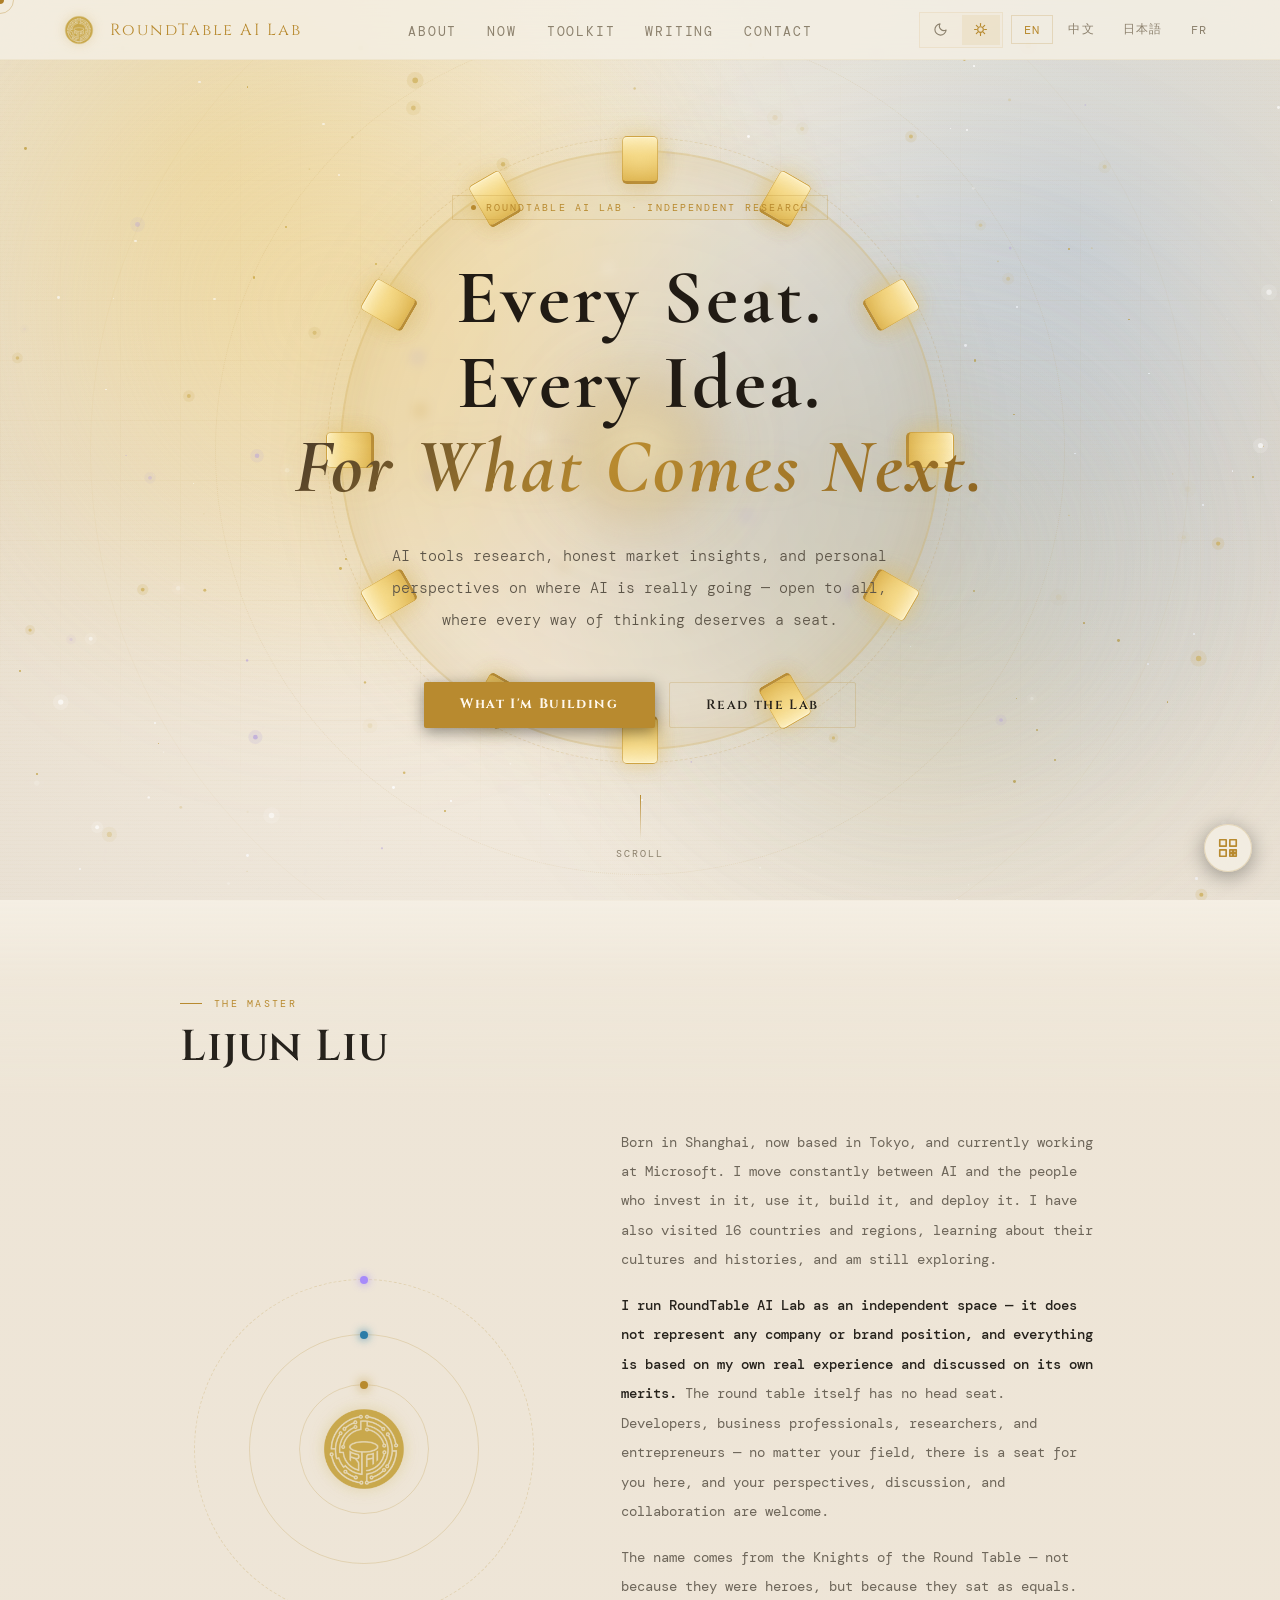
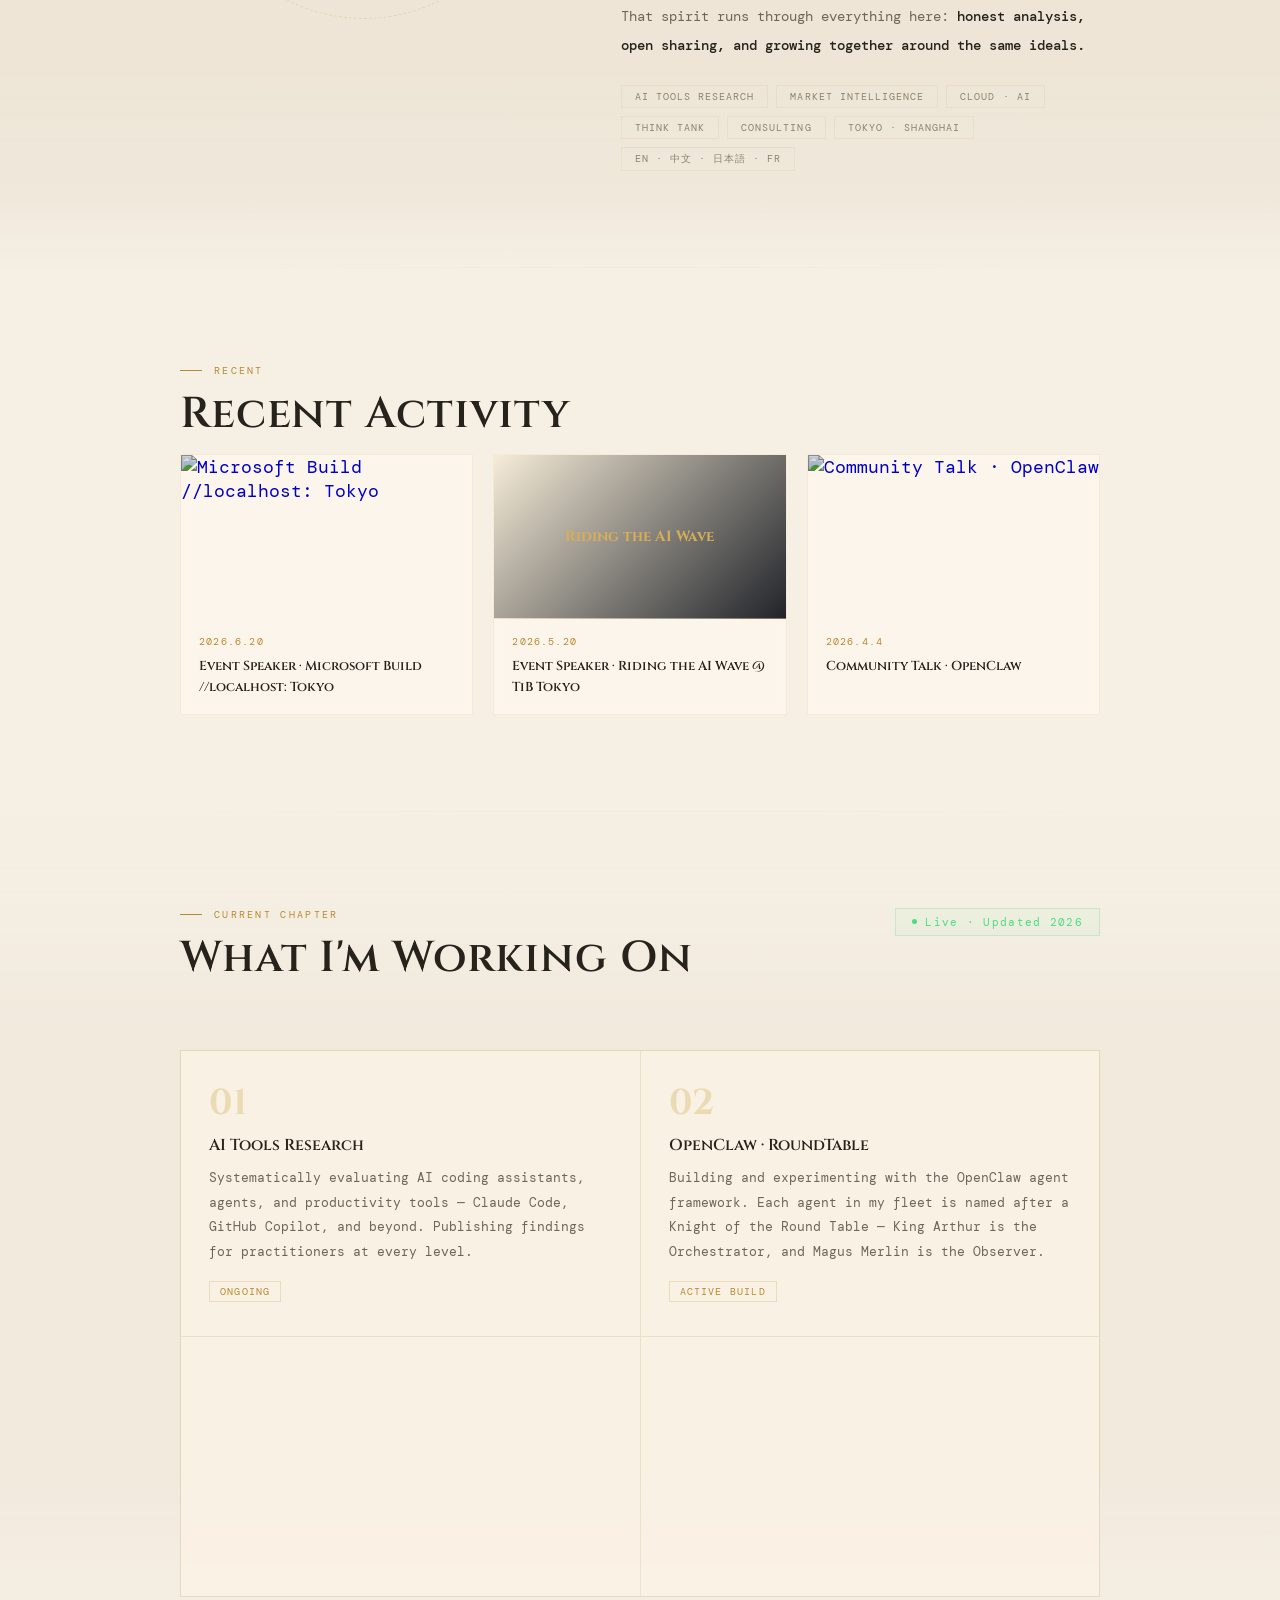
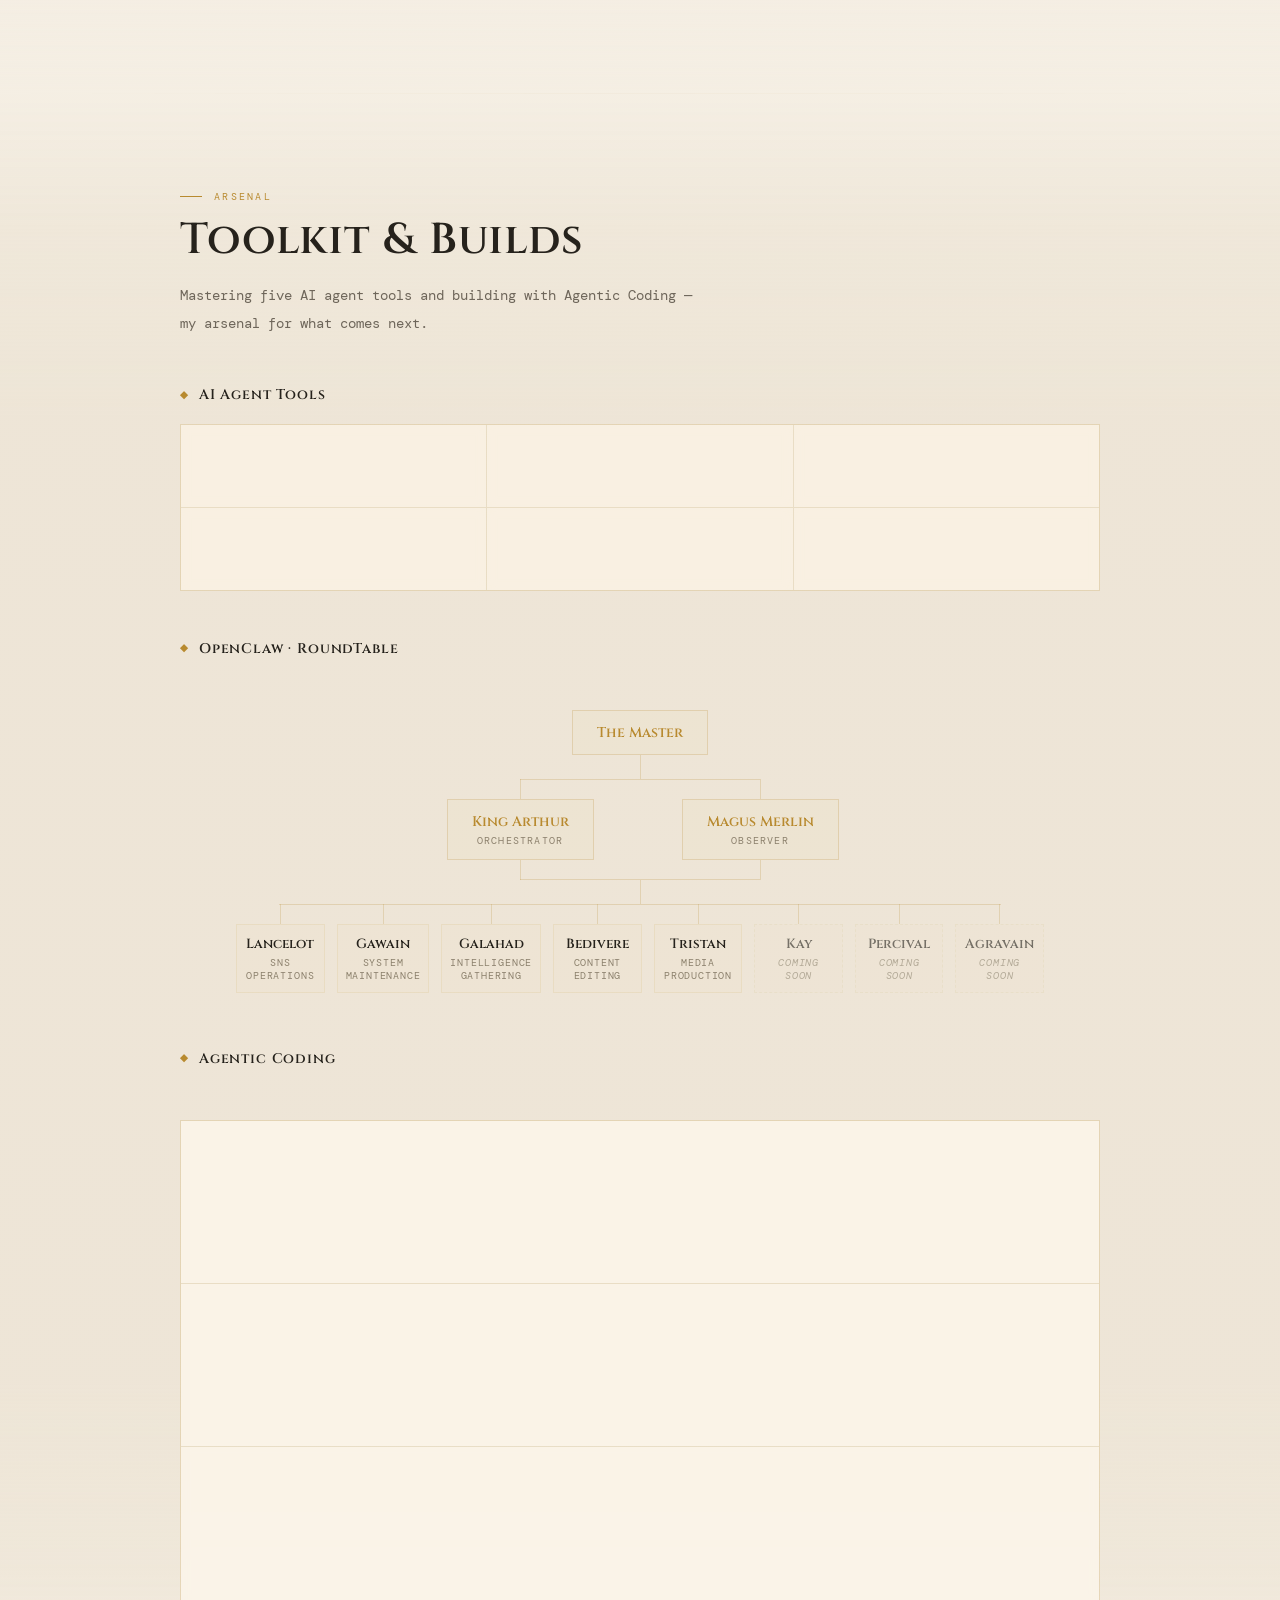
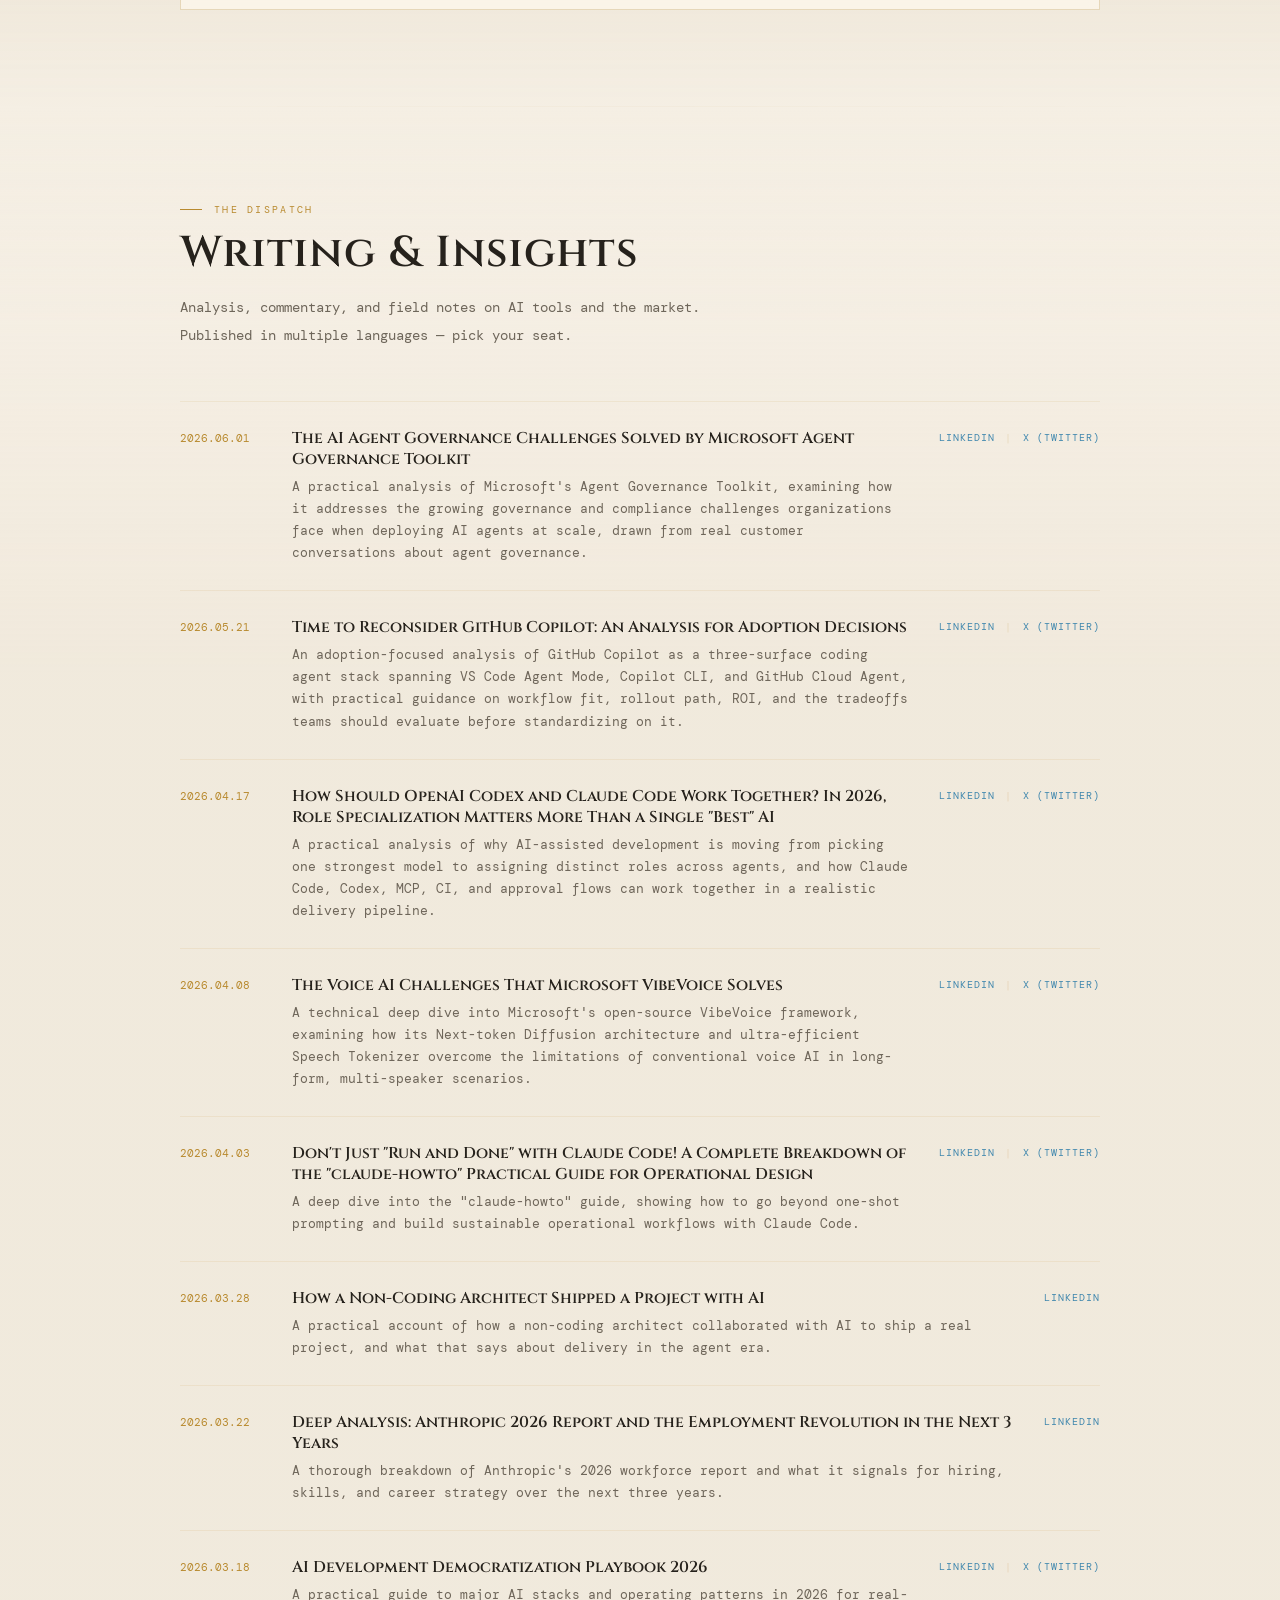
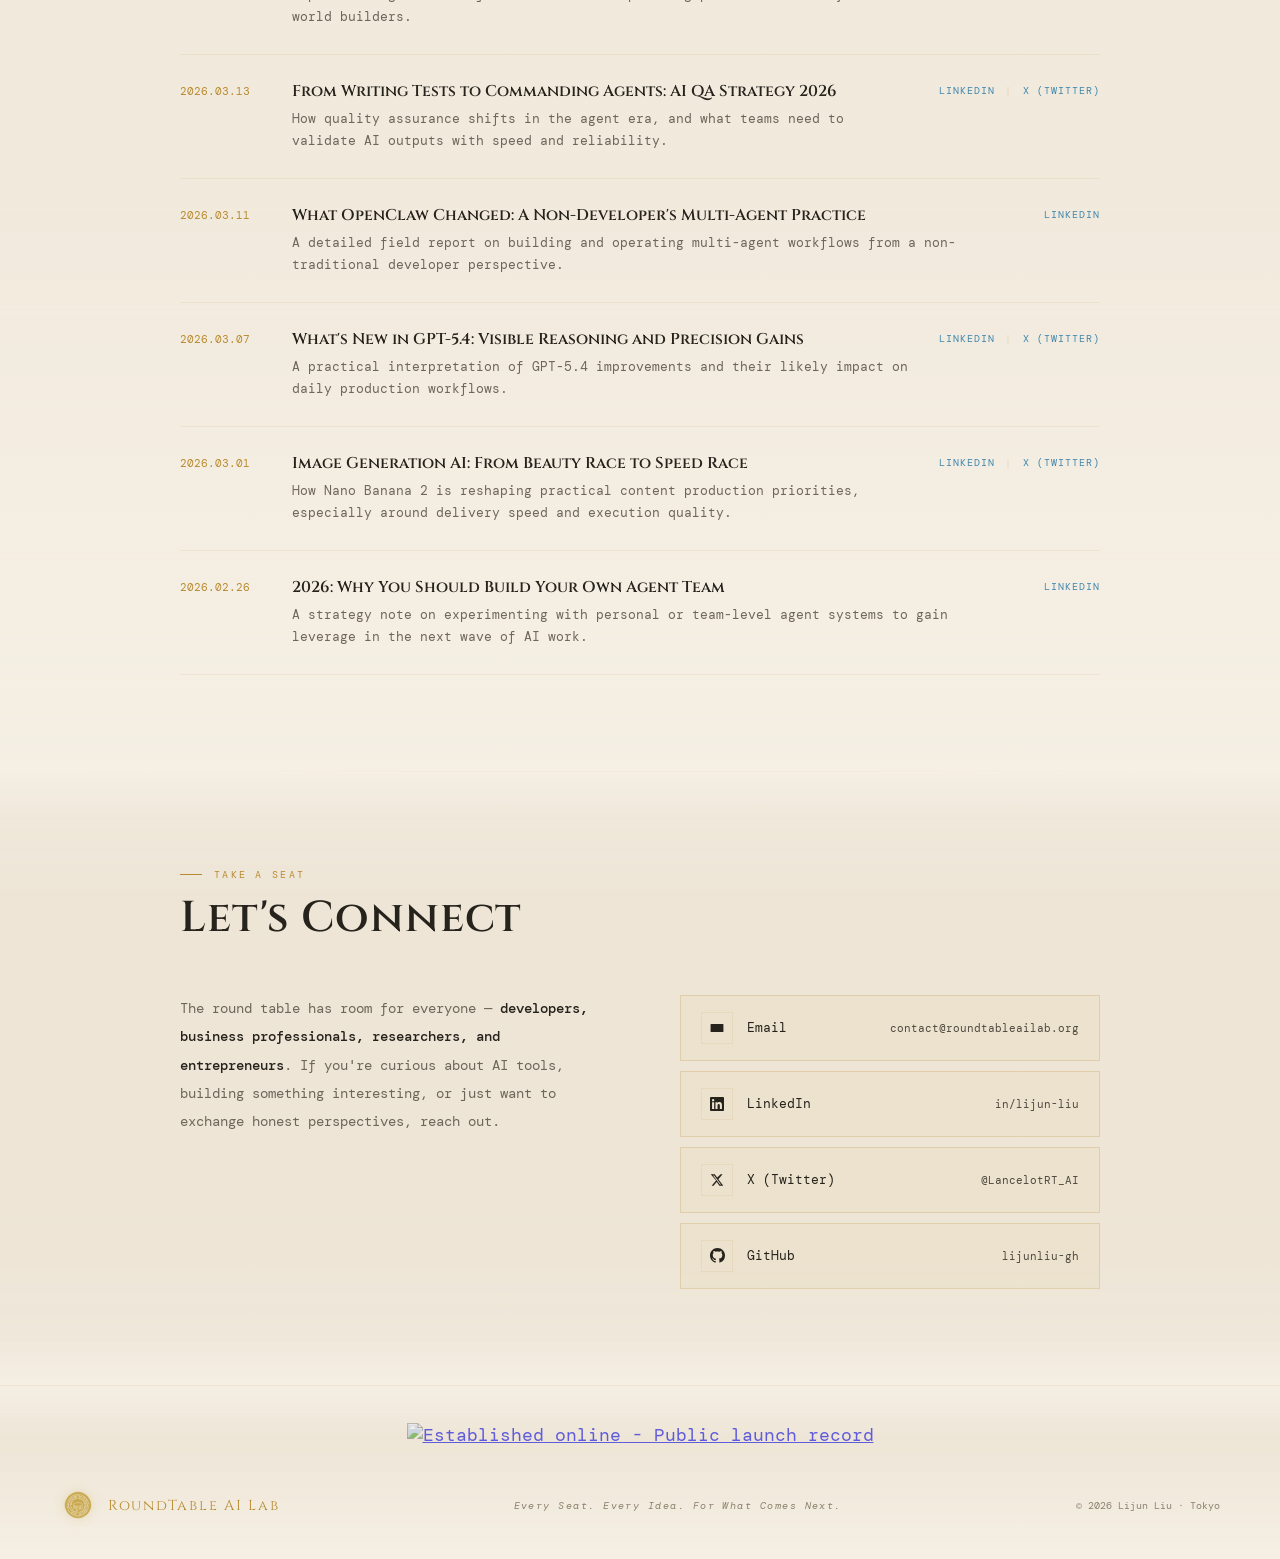
==== commit e35fcf4f: "feat: add Riding the AI Wave event card (2026.5.20), 3-column grid" ====
--- a/index.html
+++ b/index.html
@@ -201,6 +201,13 @@
           <div class="recent-card-title" data-i18n="n6t">Event Speaker · Microsoft Build //localhost: Tokyo</div>
         </div>
       </a>
+      <a href="https://event.alliz.jp/riding-the-ai-wave" target="_blank" rel="noopener noreferrer" class="recent-card">
+        <div class="recent-thumb recent-thumb-text"><span class="recent-thumb-label">Riding the AI Wave</span></div>
+        <div class="recent-info">
+          <span class="recent-date">2026.5.20</span>
+          <div class="recent-card-title" data-i18n="n_alliz_t">Event Speaker · Riding the AI Wave @ TiB Tokyo</div>
+        </div>
+      </a>
       <a href="https://youtu.be/TV0cUp8UQP0?si=S8IVCGVW3EK51zuy" target="_blank" rel="noopener noreferrer" class="recent-card">
         <div class="recent-thumb"><img src="https://img.youtube.com/vi/TV0cUp8UQP0/hqdefault.jpg" alt="Community Talk · OpenClaw" loading="lazy"><span class="recent-play">▶</span></div>
         <div class="recent-info">
--- a/shared/style.css
+++ b/shared/style.css
@@ -424,18 +424,21 @@
 /* NOW */
 /* RECENT ACTIVITY */
 .recent-section { position: relative; z-index: 2; }
-.recent-grid { display: grid; grid-template-columns: repeat(2, 1fr); gap: 24px; }
+.recent-grid { display: grid; grid-template-columns: repeat(3, 1fr); gap: 20px; }
 .recent-card { display: block; text-decoration: none; border: 1px solid var(--border2); background: var(--bg-soft); backdrop-filter: blur(4px); overflow: hidden; transition: border-color .3s, box-shadow .3s; }
 .recent-card:hover { border-color: var(--gold-deep); box-shadow: 0 0 20px rgba(201,168,76,.12); }
 .recent-thumb { position: relative; width: 100%; aspect-ratio: 16/9; overflow: hidden; }
 .recent-thumb img { width: 100%; height: 100%; object-fit: cover; transition: transform .4s; filter: brightness(.85); }
 .recent-card:hover .recent-thumb img { transform: scale(1.03); filter: brightness(1); }
+.recent-thumb-text { display: flex; align-items: center; justify-content: center; background: linear-gradient(135deg, rgba(201,168,76,.12) 0%, rgba(8,12,20,.9) 100%); border-bottom: 1px solid var(--border2); }
+.recent-thumb-label { font-family: 'Cinzel', serif; font-size: .82rem; font-weight: 700; color: var(--gold2); text-align: center; padding: 0 16px; line-height: 1.5; }
 .recent-play { position: absolute; inset: 0; display: flex; align-items: center; justify-content: center; font-size: 1.6rem; color: rgba(255,255,255,.9); background: rgba(0,0,0,.3); opacity: 0; transition: opacity .3s; }
 .recent-card:hover .recent-play { opacity: 1; }
-.recent-info { padding: 18px 20px; }
+.recent-info { padding: 16px 18px; }
 .recent-date { display: block; font-size: .55rem; letter-spacing: .12em; text-transform: uppercase; color: var(--gold); margin-bottom: 8px; }
-.recent-card-title { font-family: 'Cinzel', serif; font-size: .78rem; font-weight: 600; color: var(--text); line-height: 1.6; }
-@media (max-width: 700px) { .recent-grid { grid-template-columns: 1fr; } }
+.recent-card-title { font-family: 'Cinzel', serif; font-size: .72rem; font-weight: 600; color: var(--text); line-height: 1.6; }
+@media (max-width: 900px) { .recent-grid { grid-template-columns: 1fr 1fr; } }
+@media (max-width: 600px) { .recent-grid { grid-template-columns: 1fr; } }
 
 .now-section { position: relative; z-index: 2; }
 .now-section::before { content: ''; position: absolute; inset: 0; background: linear-gradient(180deg, transparent 0%, var(--section-wash-3) 10%, var(--section-wash-4) 25%, var(--section-wash-4) 75%, var(--section-wash-3) 90%, transparent 100%); pointer-events: none; z-index: -1; }
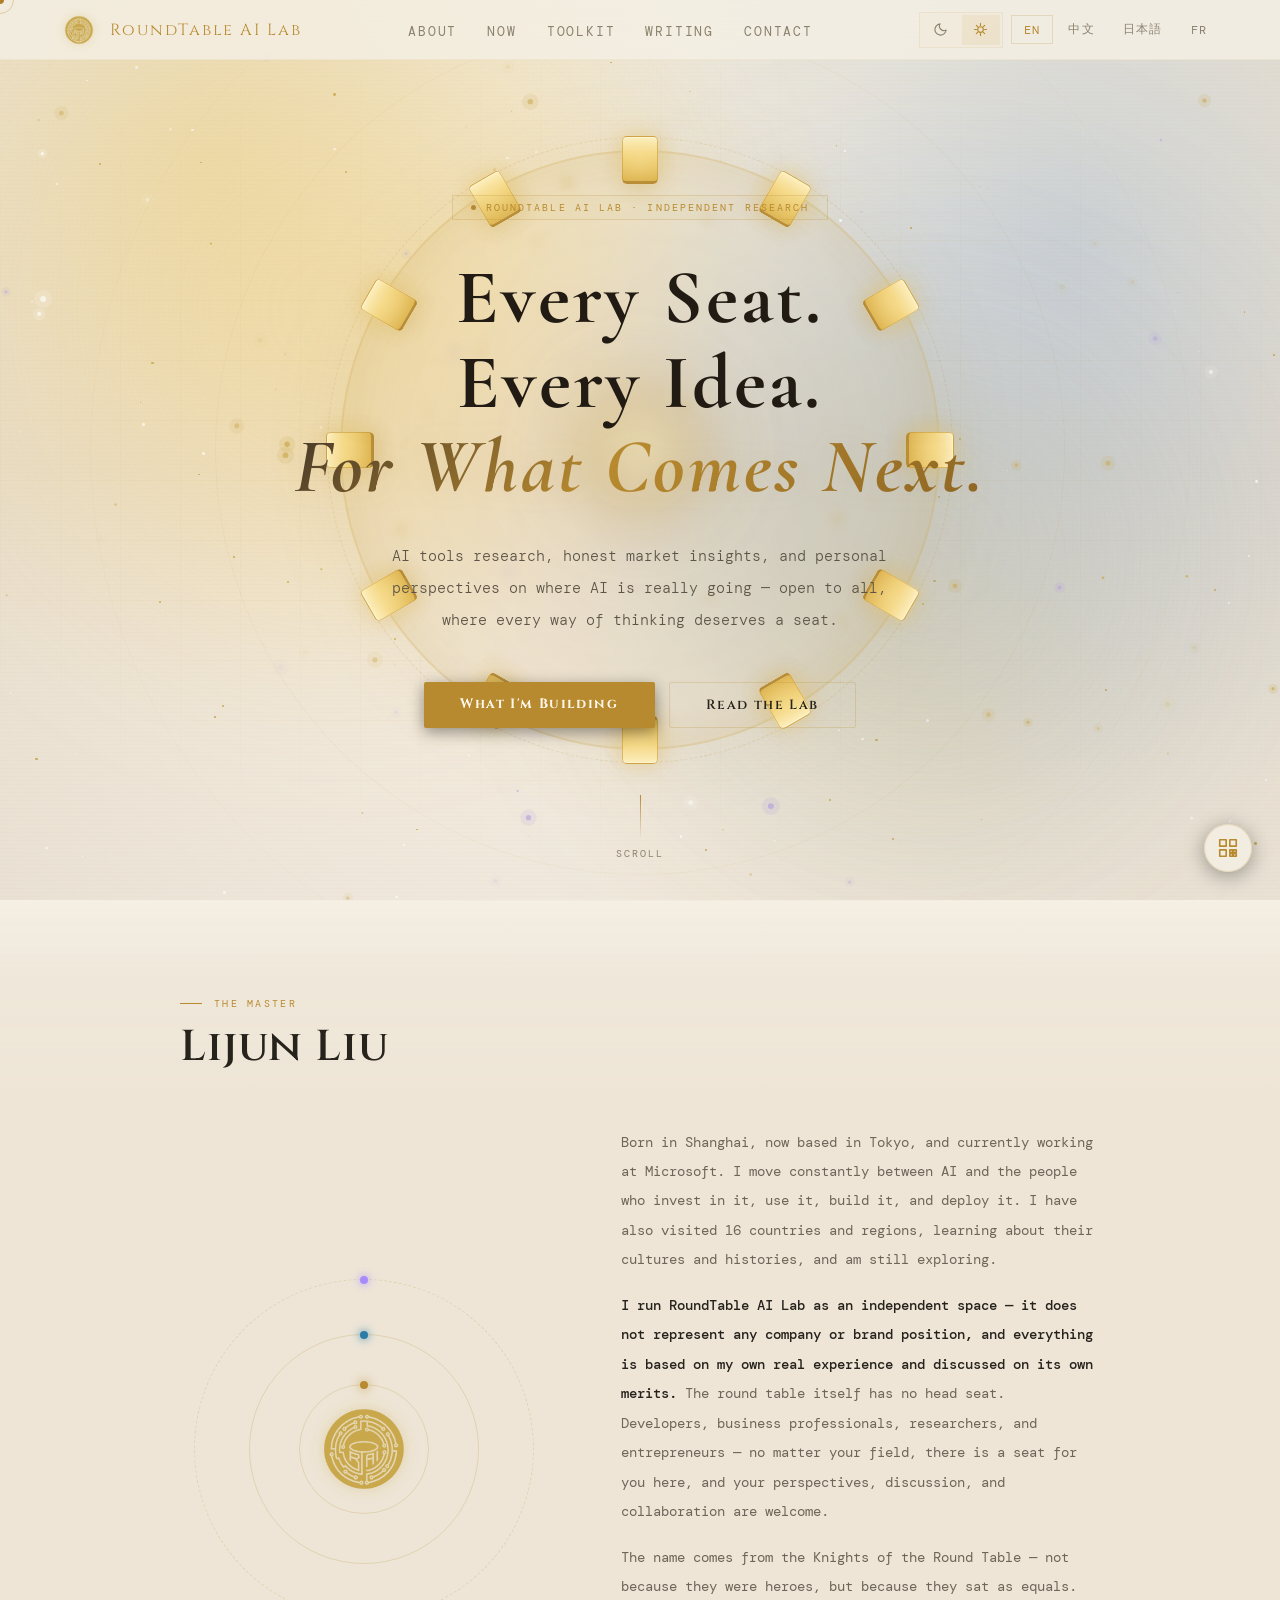
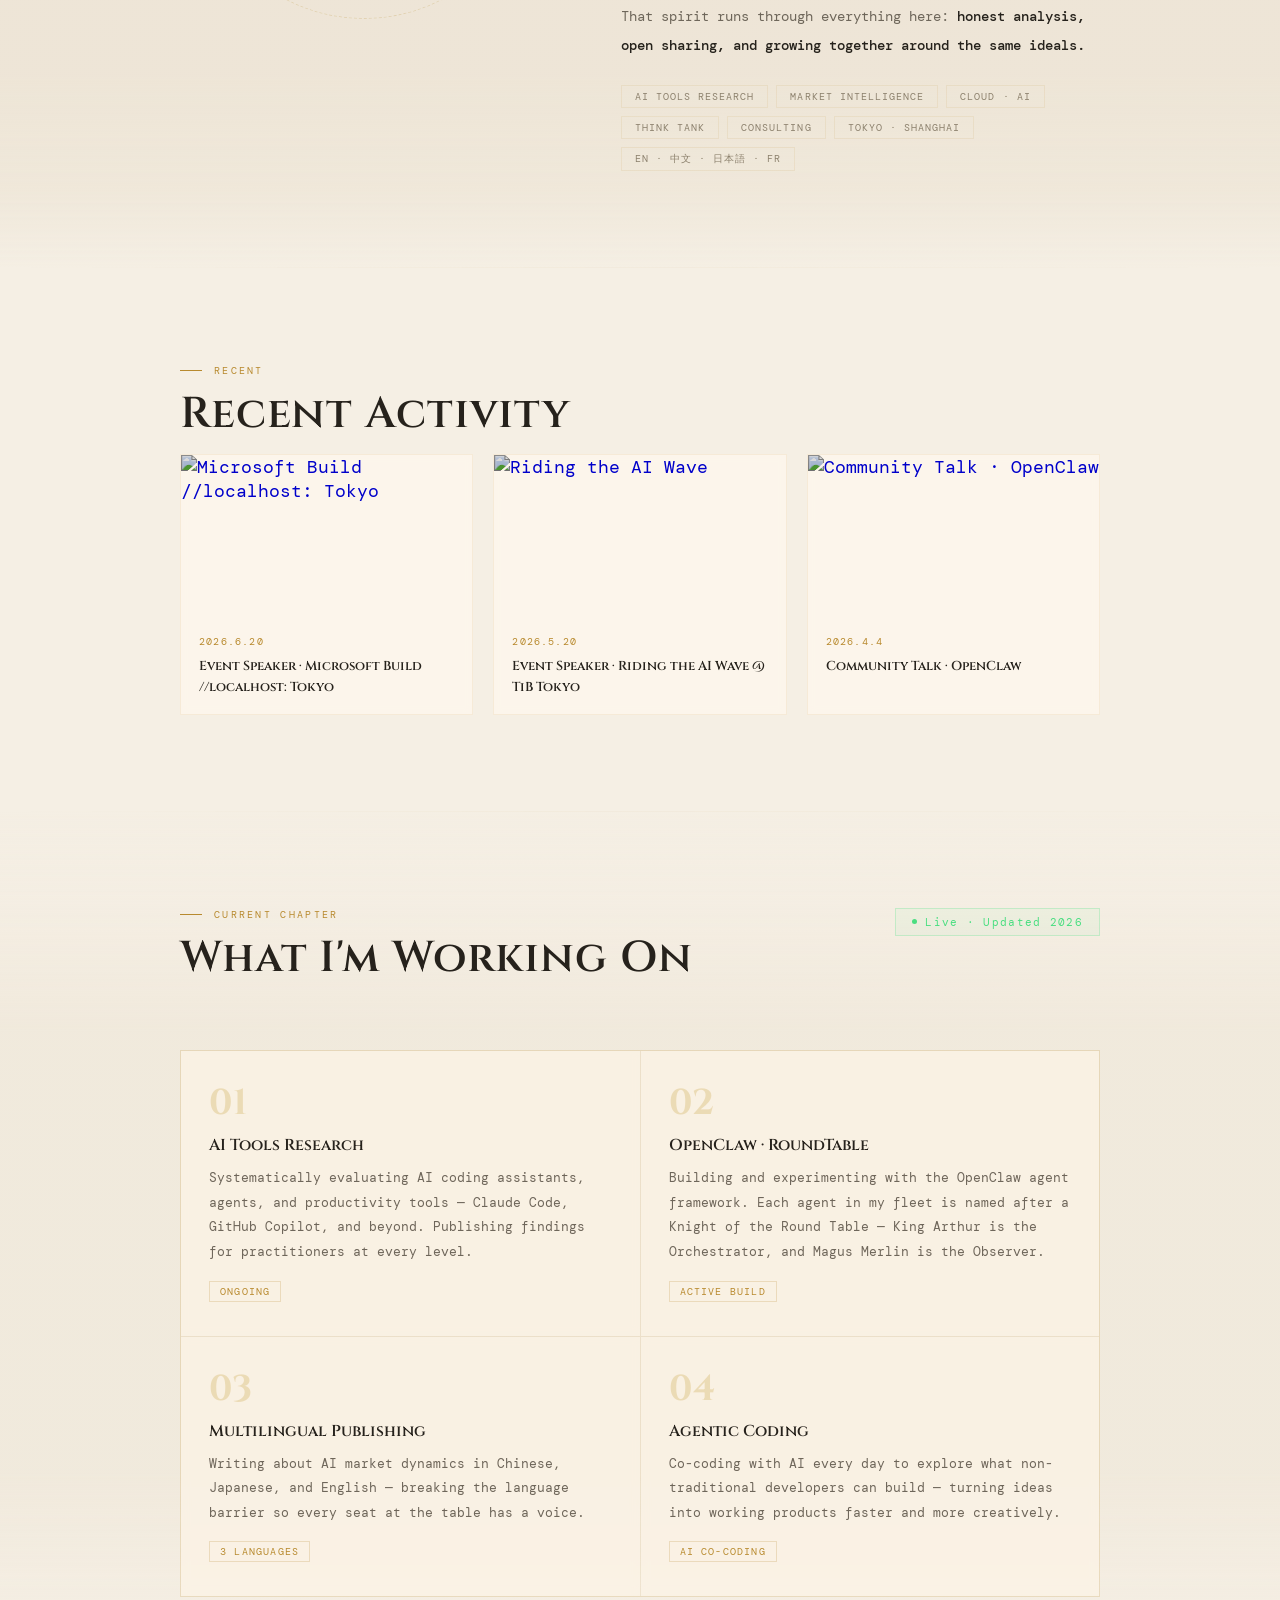
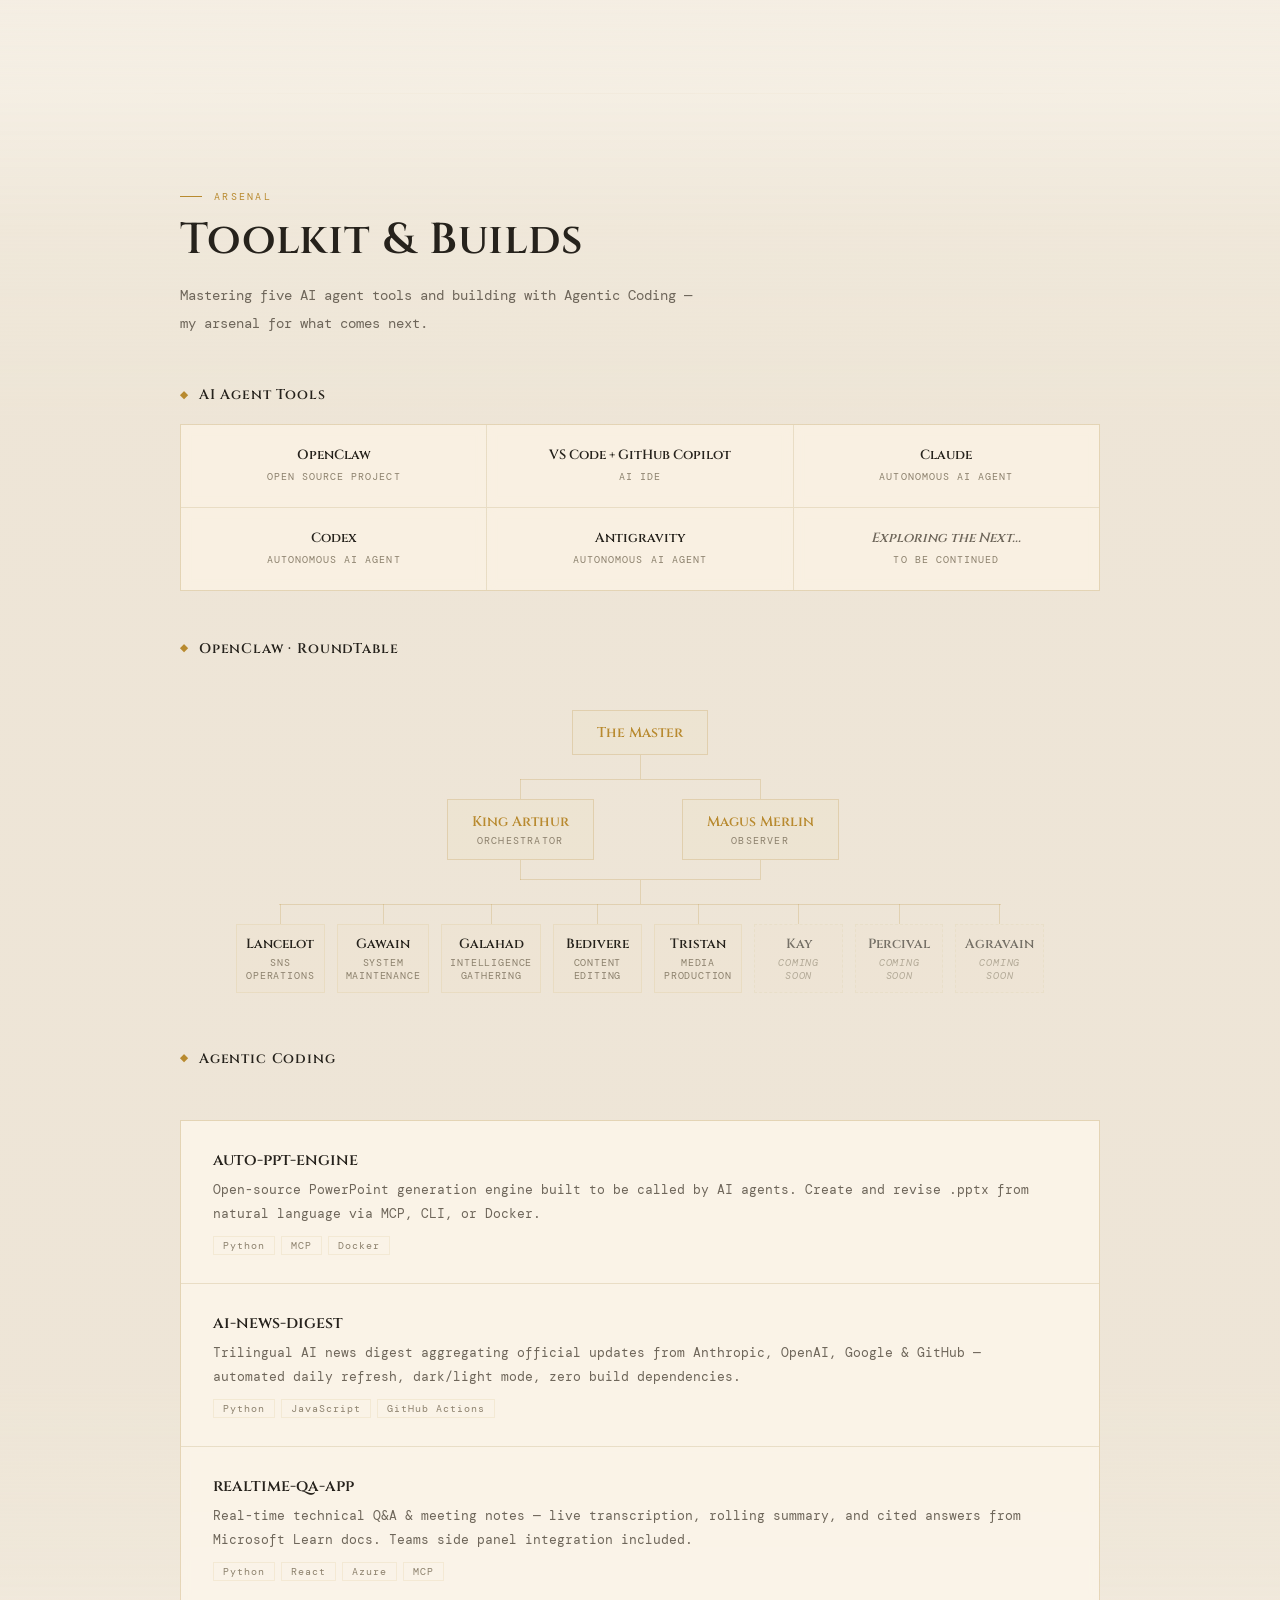
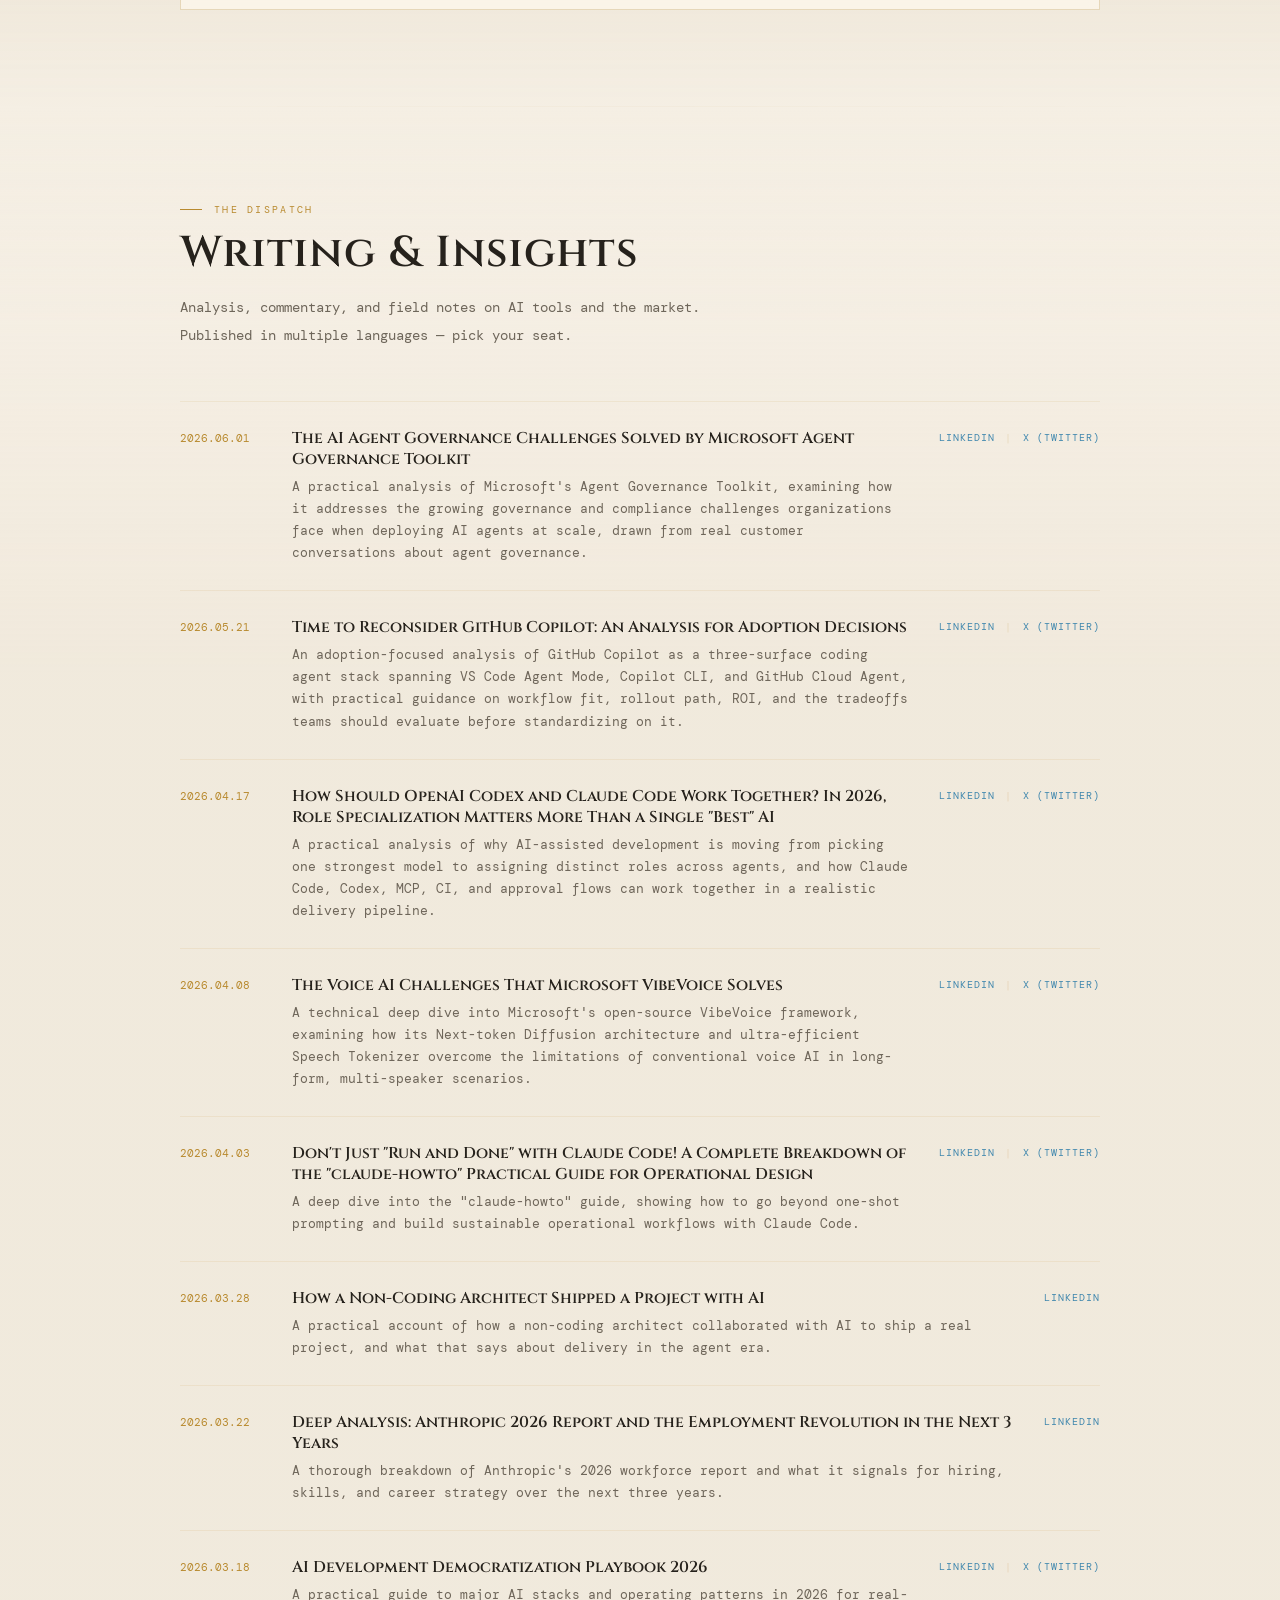
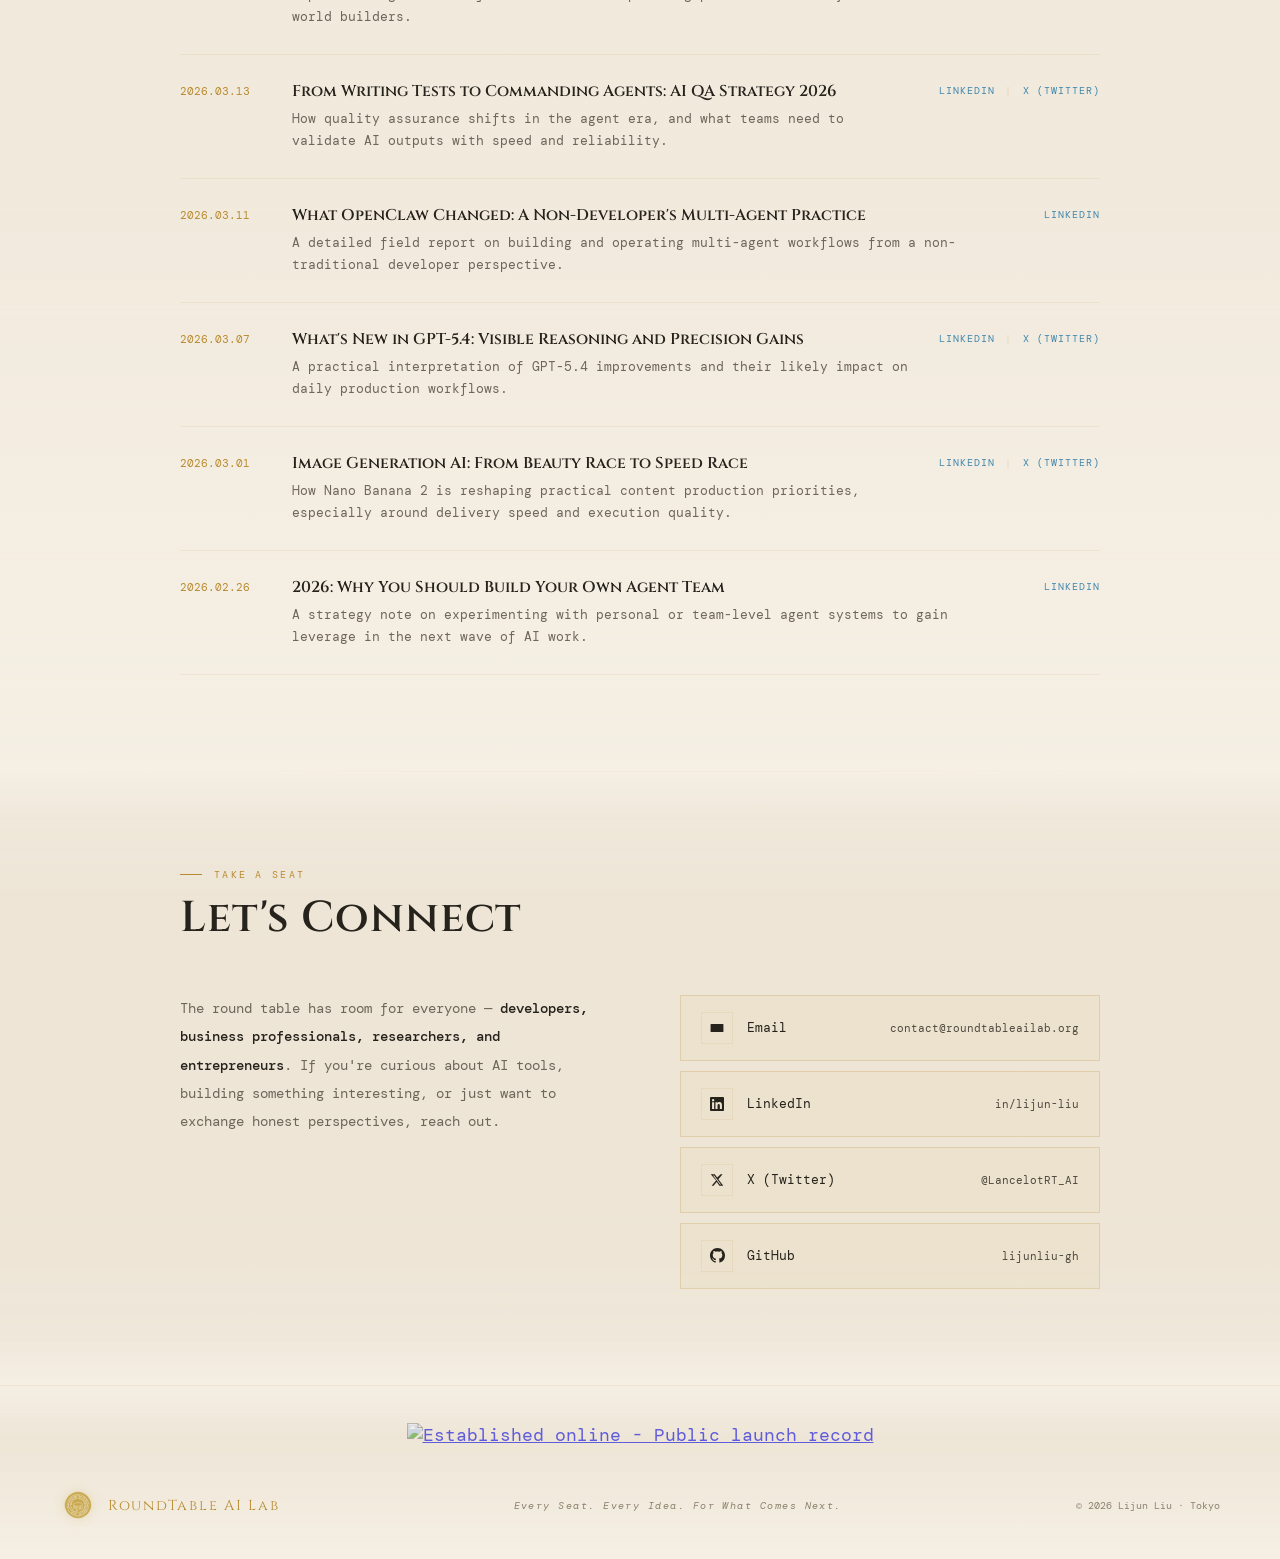
==== commit 26f2f140: "style: use og:image for Riding the AI Wave card thumbnail" ====
--- a/index.html
+++ b/index.html
@@ -202,7 +202,7 @@
         </div>
       </a>
       <a href="https://event.alliz.jp/riding-the-ai-wave" target="_blank" rel="noopener noreferrer" class="recent-card">
-        <div class="recent-thumb recent-thumb-text"><span class="recent-thumb-label">Riding the AI Wave</span></div>
+        <div class="recent-thumb"><img src="https://alliz.jp/static/images/kMASOkQt47/e34359738400.png" alt="Riding the AI Wave" loading="lazy"></div>
         <div class="recent-info">
           <span class="recent-date">2026.5.20</span>
           <div class="recent-card-title" data-i18n="n_alliz_t">Event Speaker · Riding the AI Wave @ TiB Tokyo</div>
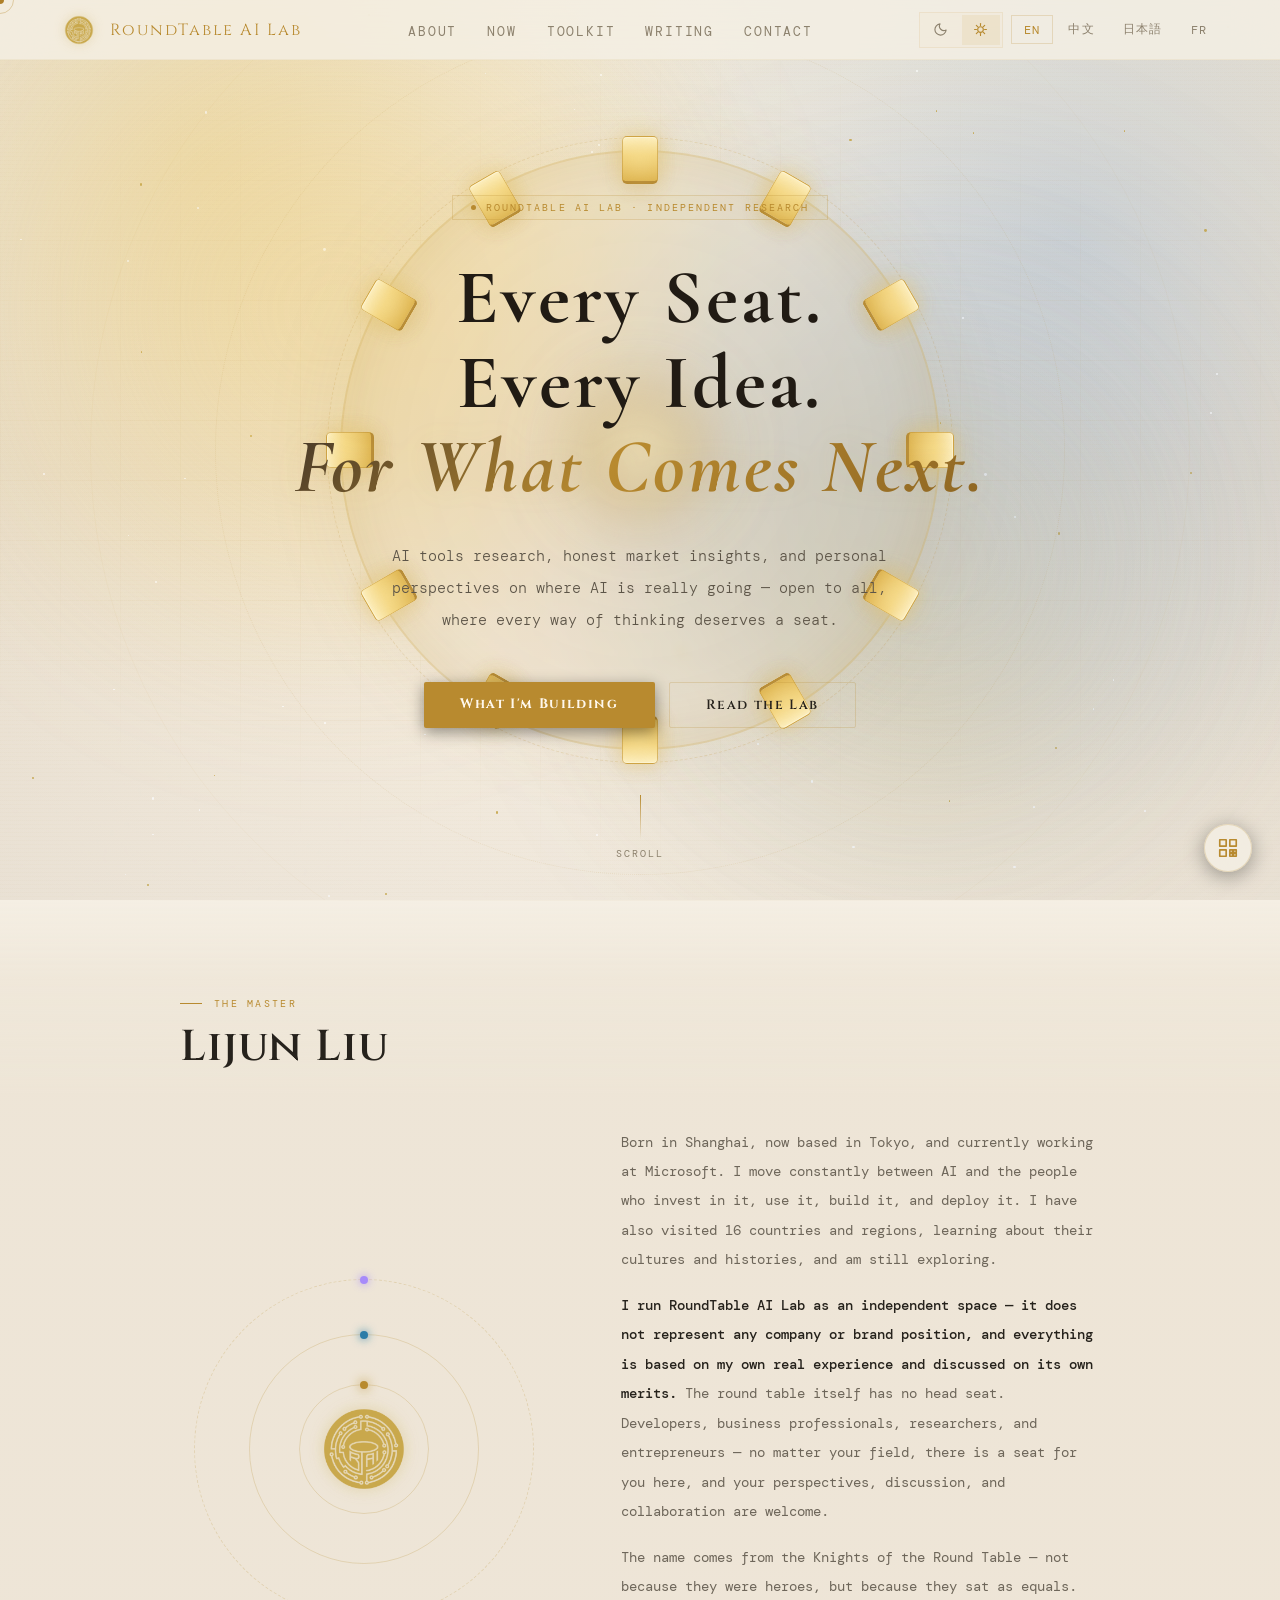
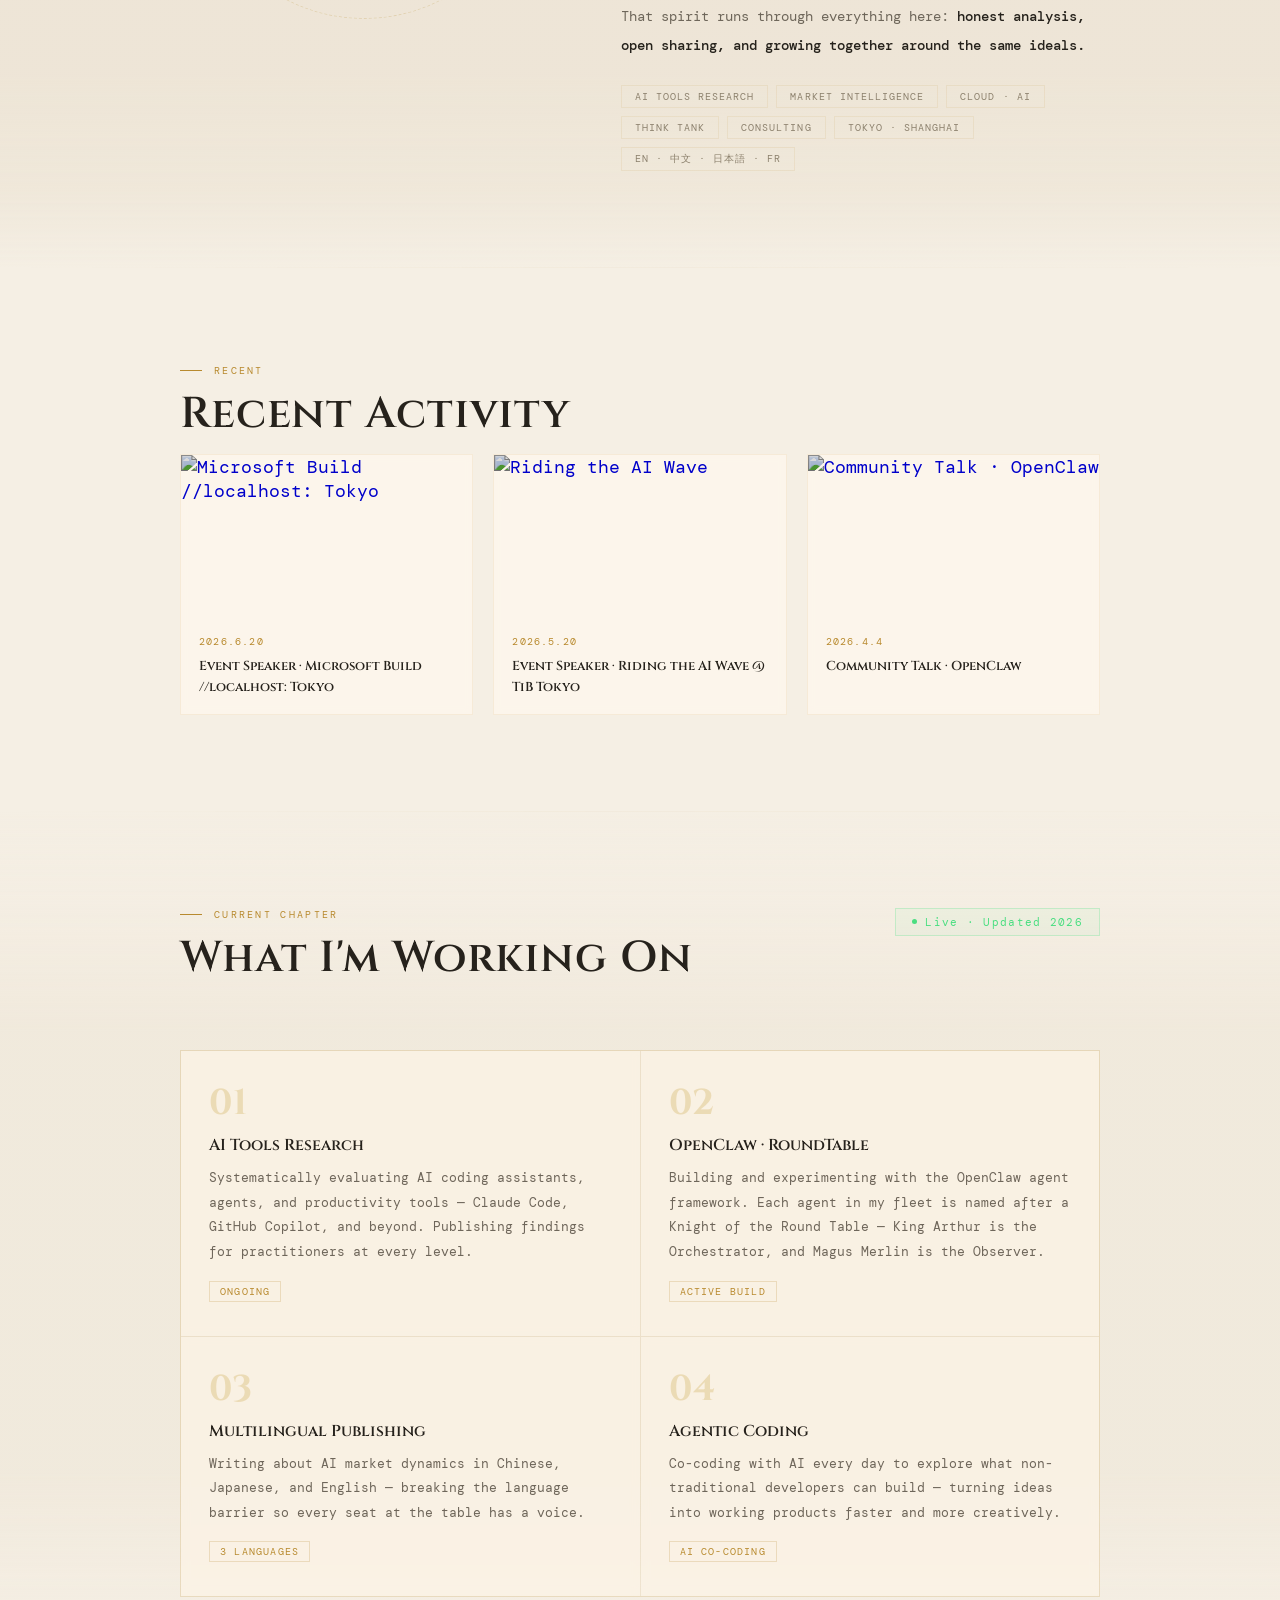
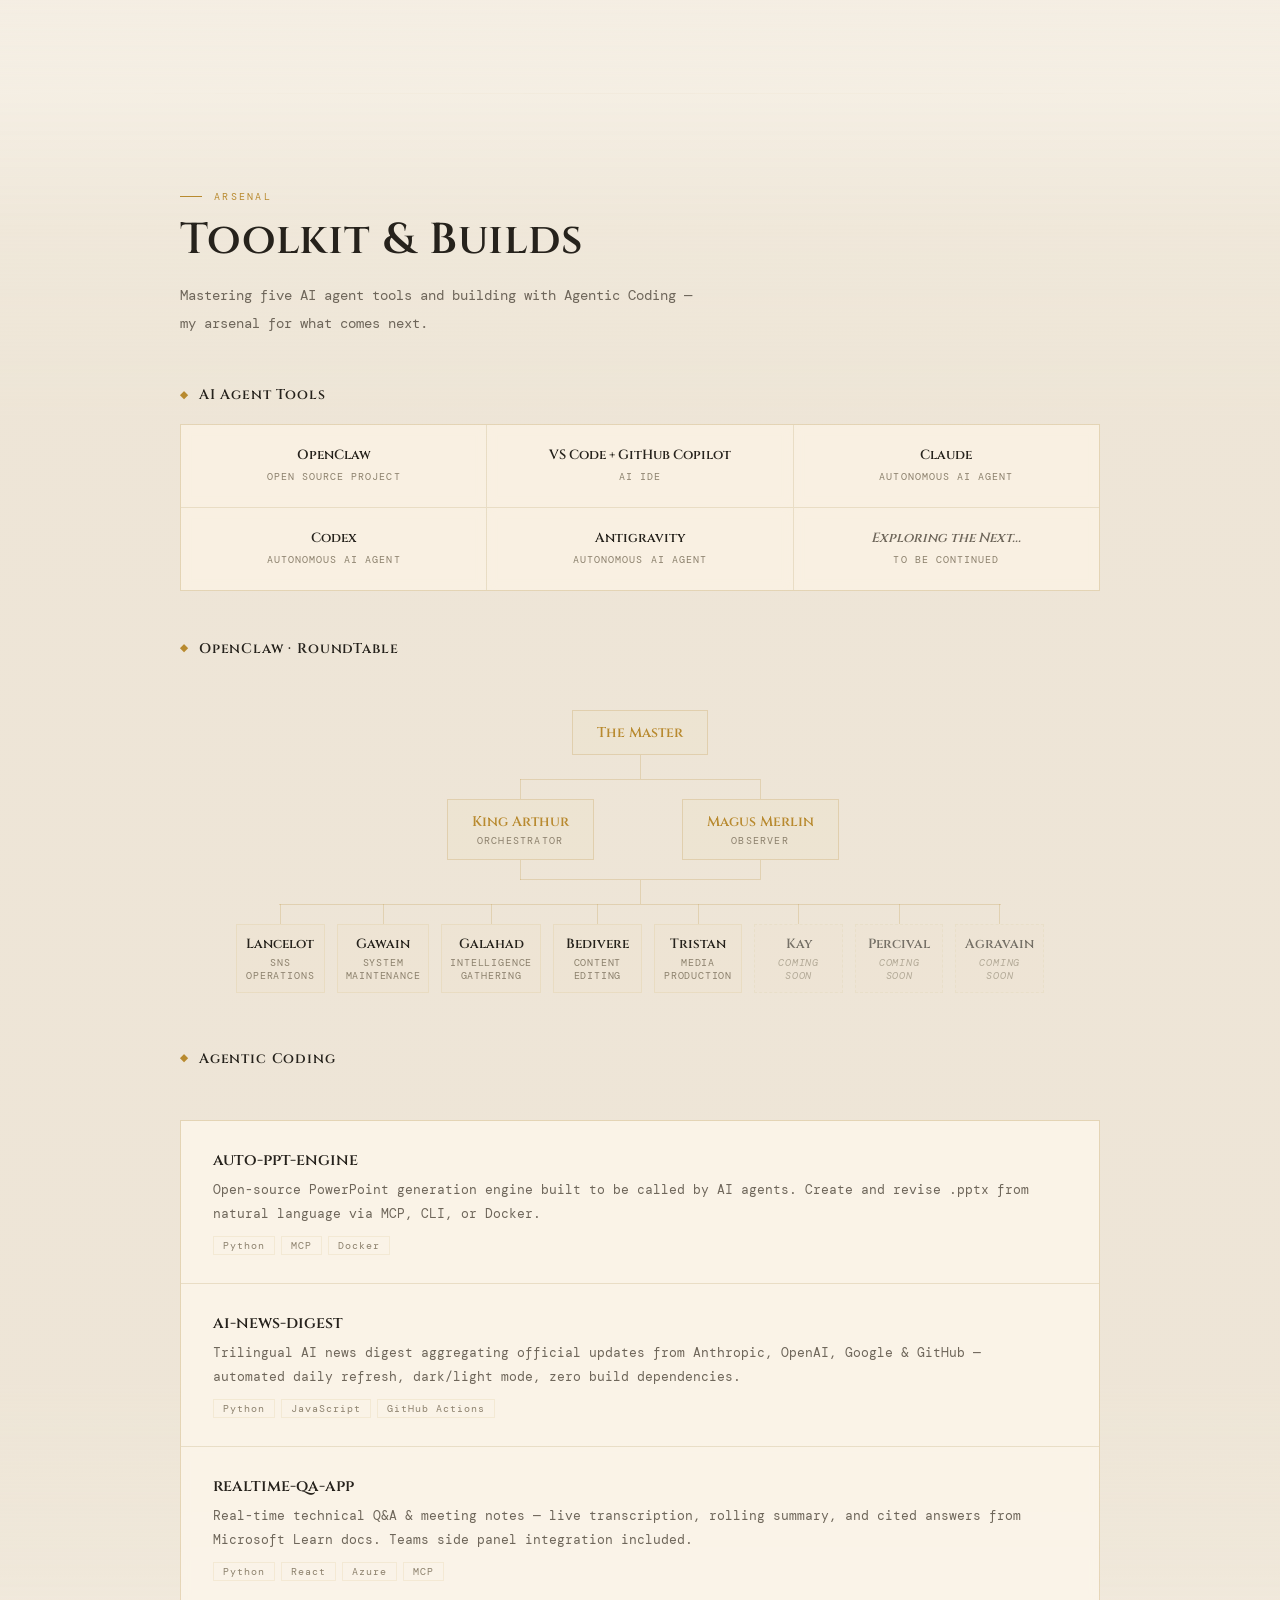
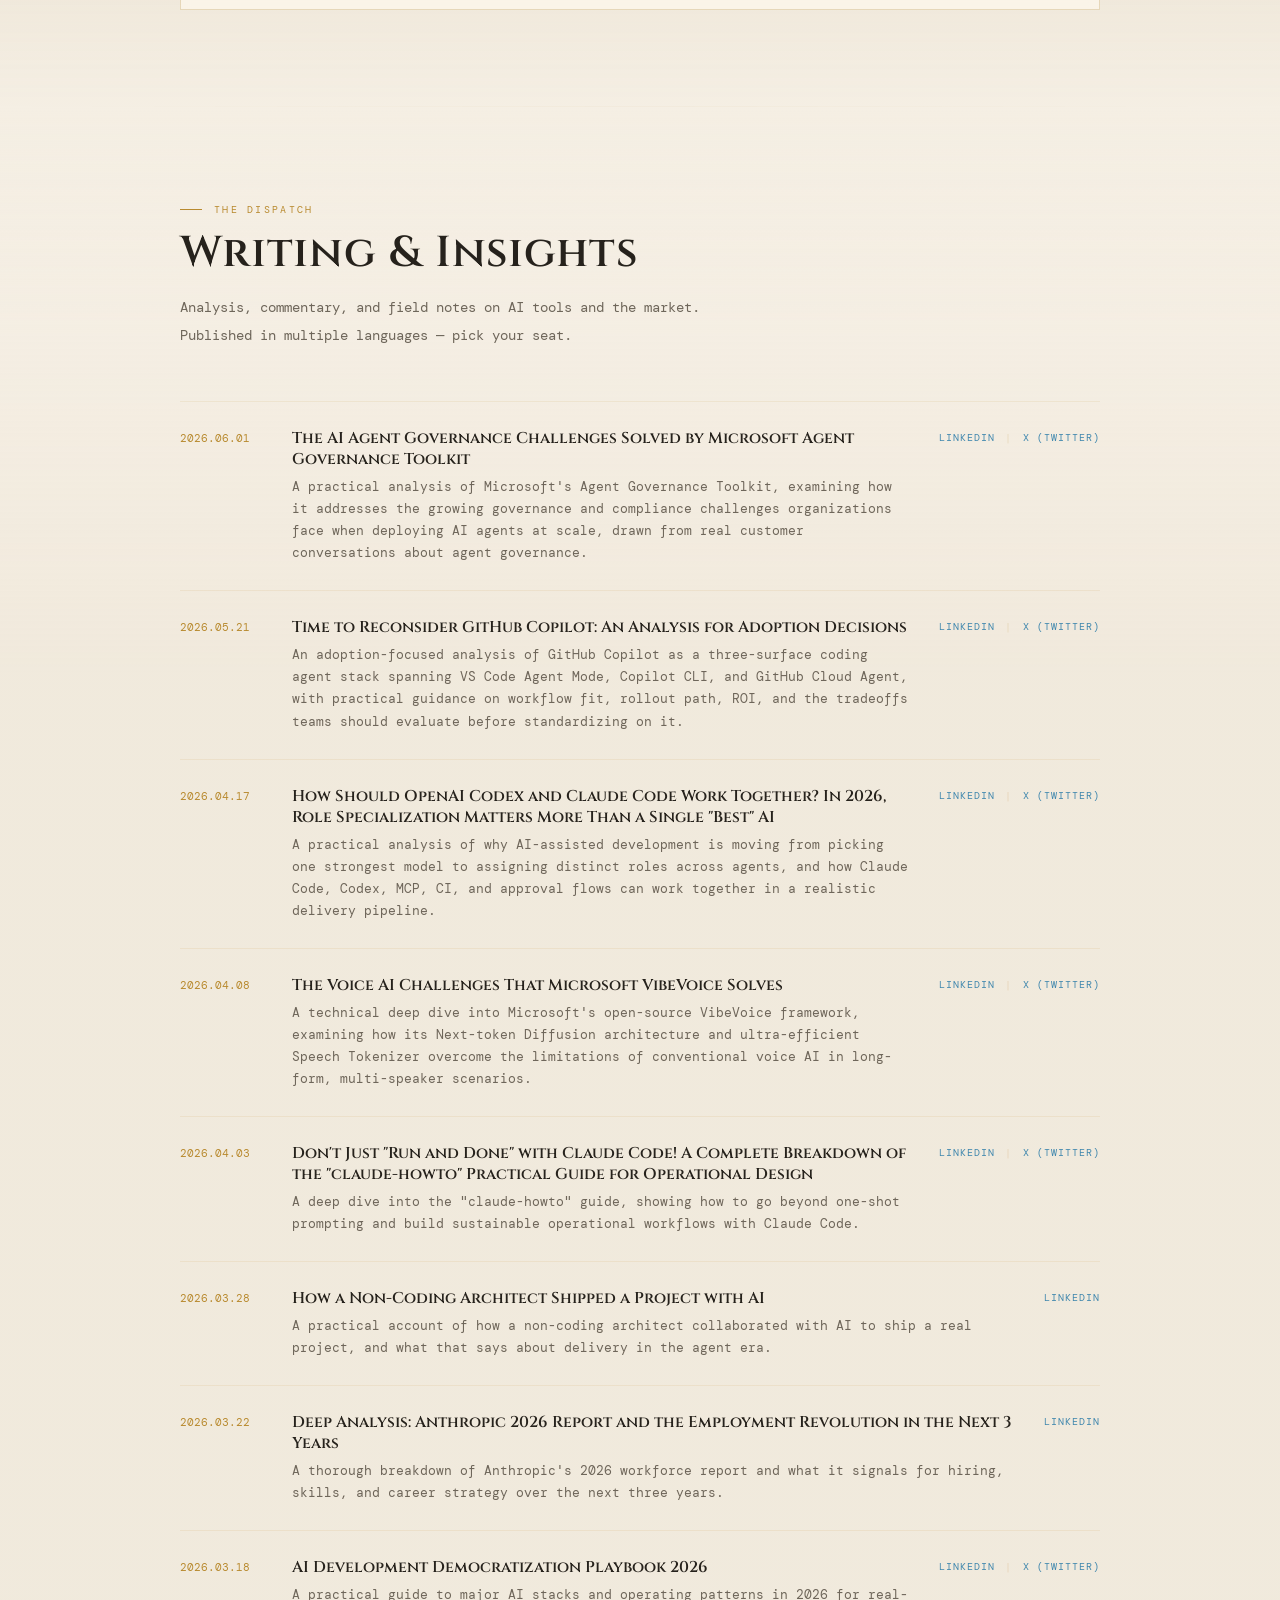
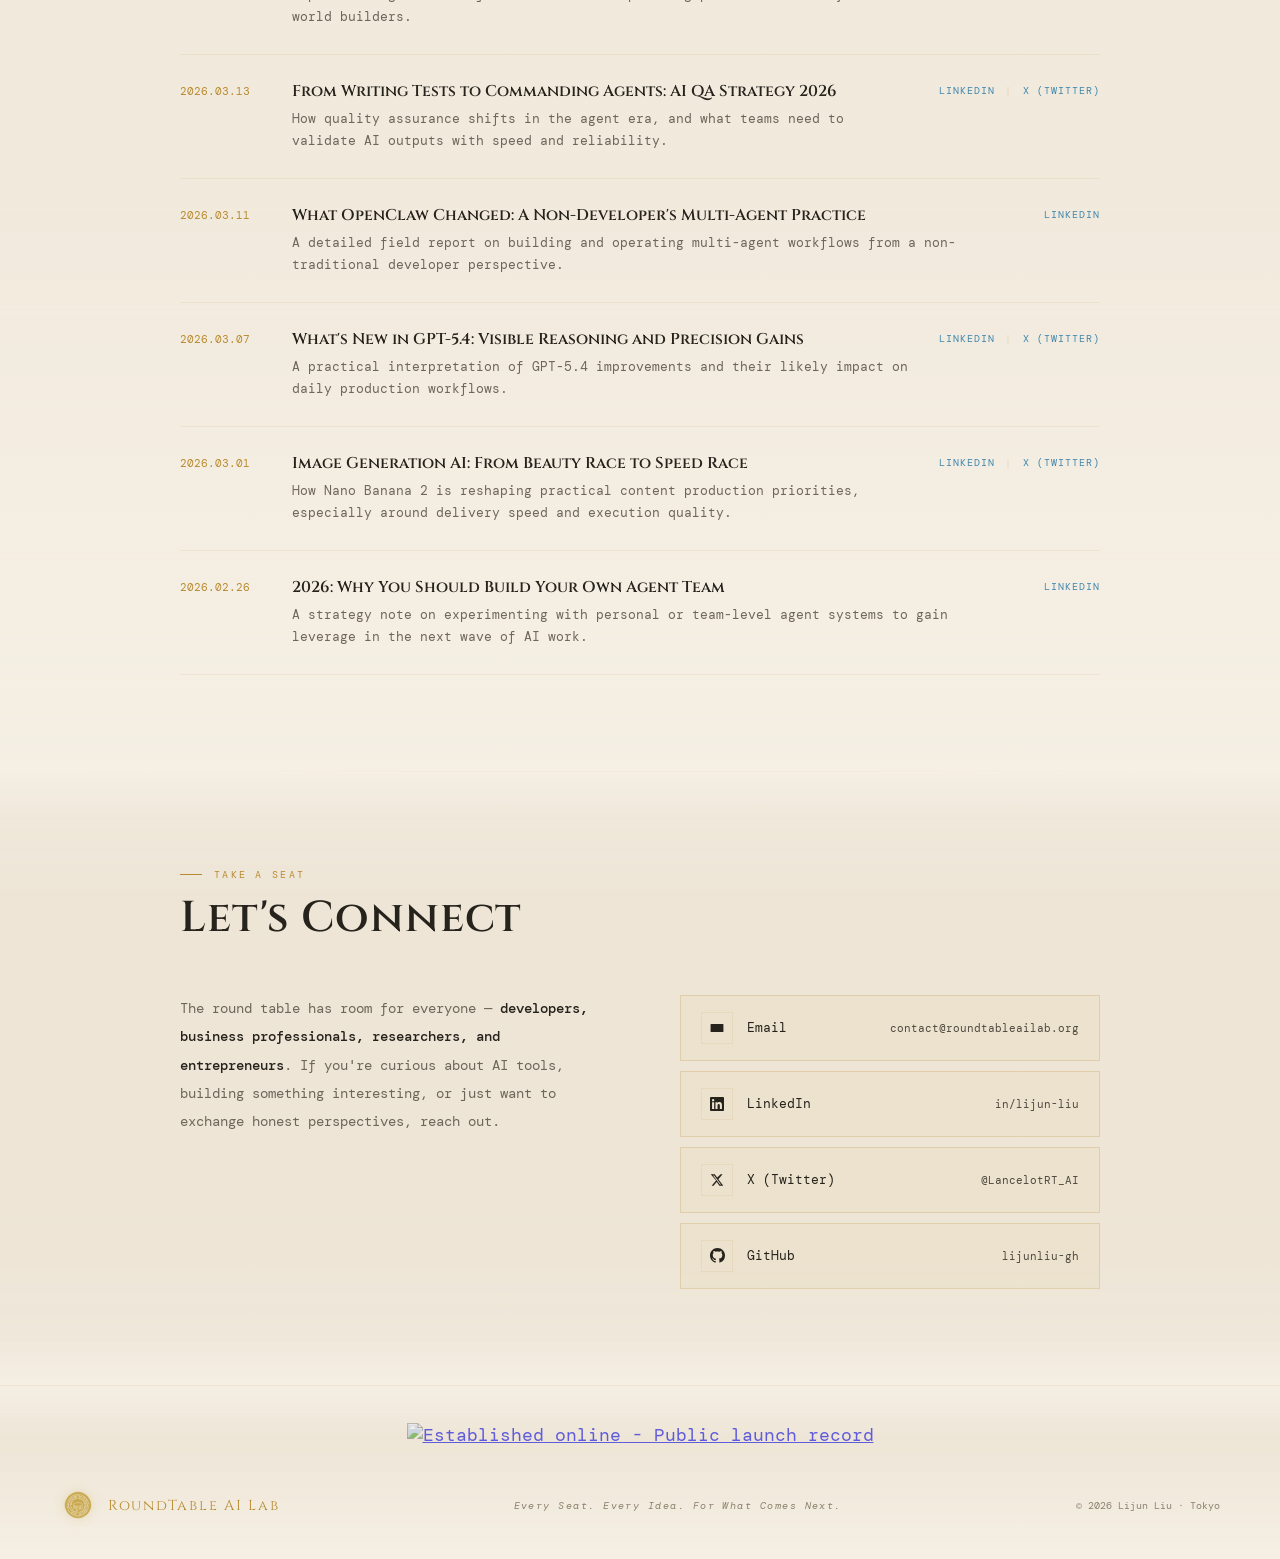
==== commit a6506433: "fix: rename i18n key n_alliz_t to n5bt for consistency" ====
--- a/index.html
+++ b/index.html
@@ -205,7 +205,7 @@
         <div class="recent-thumb"><img src="https://alliz.jp/static/images/kMASOkQt47/e34359738400.png" alt="Riding the AI Wave" loading="lazy"></div>
         <div class="recent-info">
           <span class="recent-date">2026.5.20</span>
-          <div class="recent-card-title" data-i18n="n_alliz_t">Event Speaker · Riding the AI Wave @ TiB Tokyo</div>
+          <div class="recent-card-title" data-i18n="n5bt">Event Speaker · Riding the AI Wave @ TiB Tokyo</div>
         </div>
       </a>
       <a href="https://youtu.be/TV0cUp8UQP0?si=S8IVCGVW3EK51zuy" target="_blank" rel="noopener noreferrer" class="recent-card">
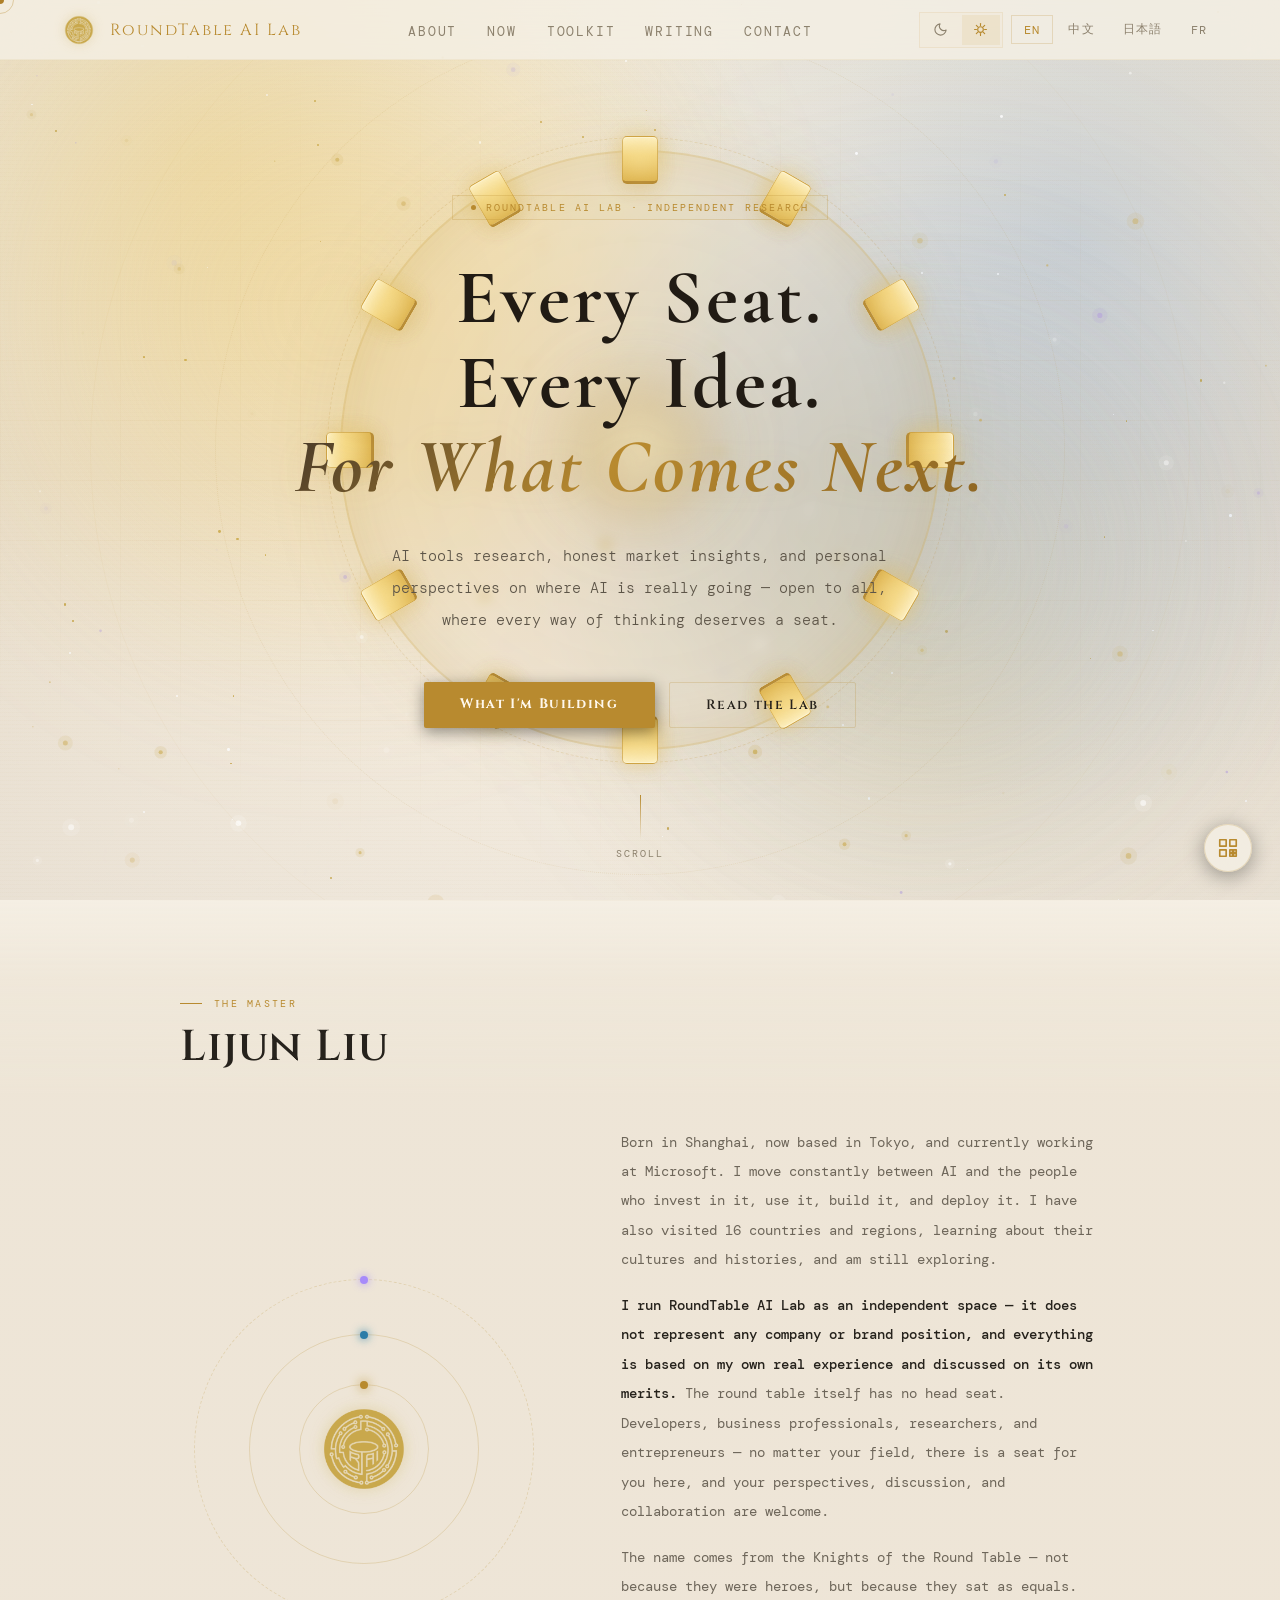
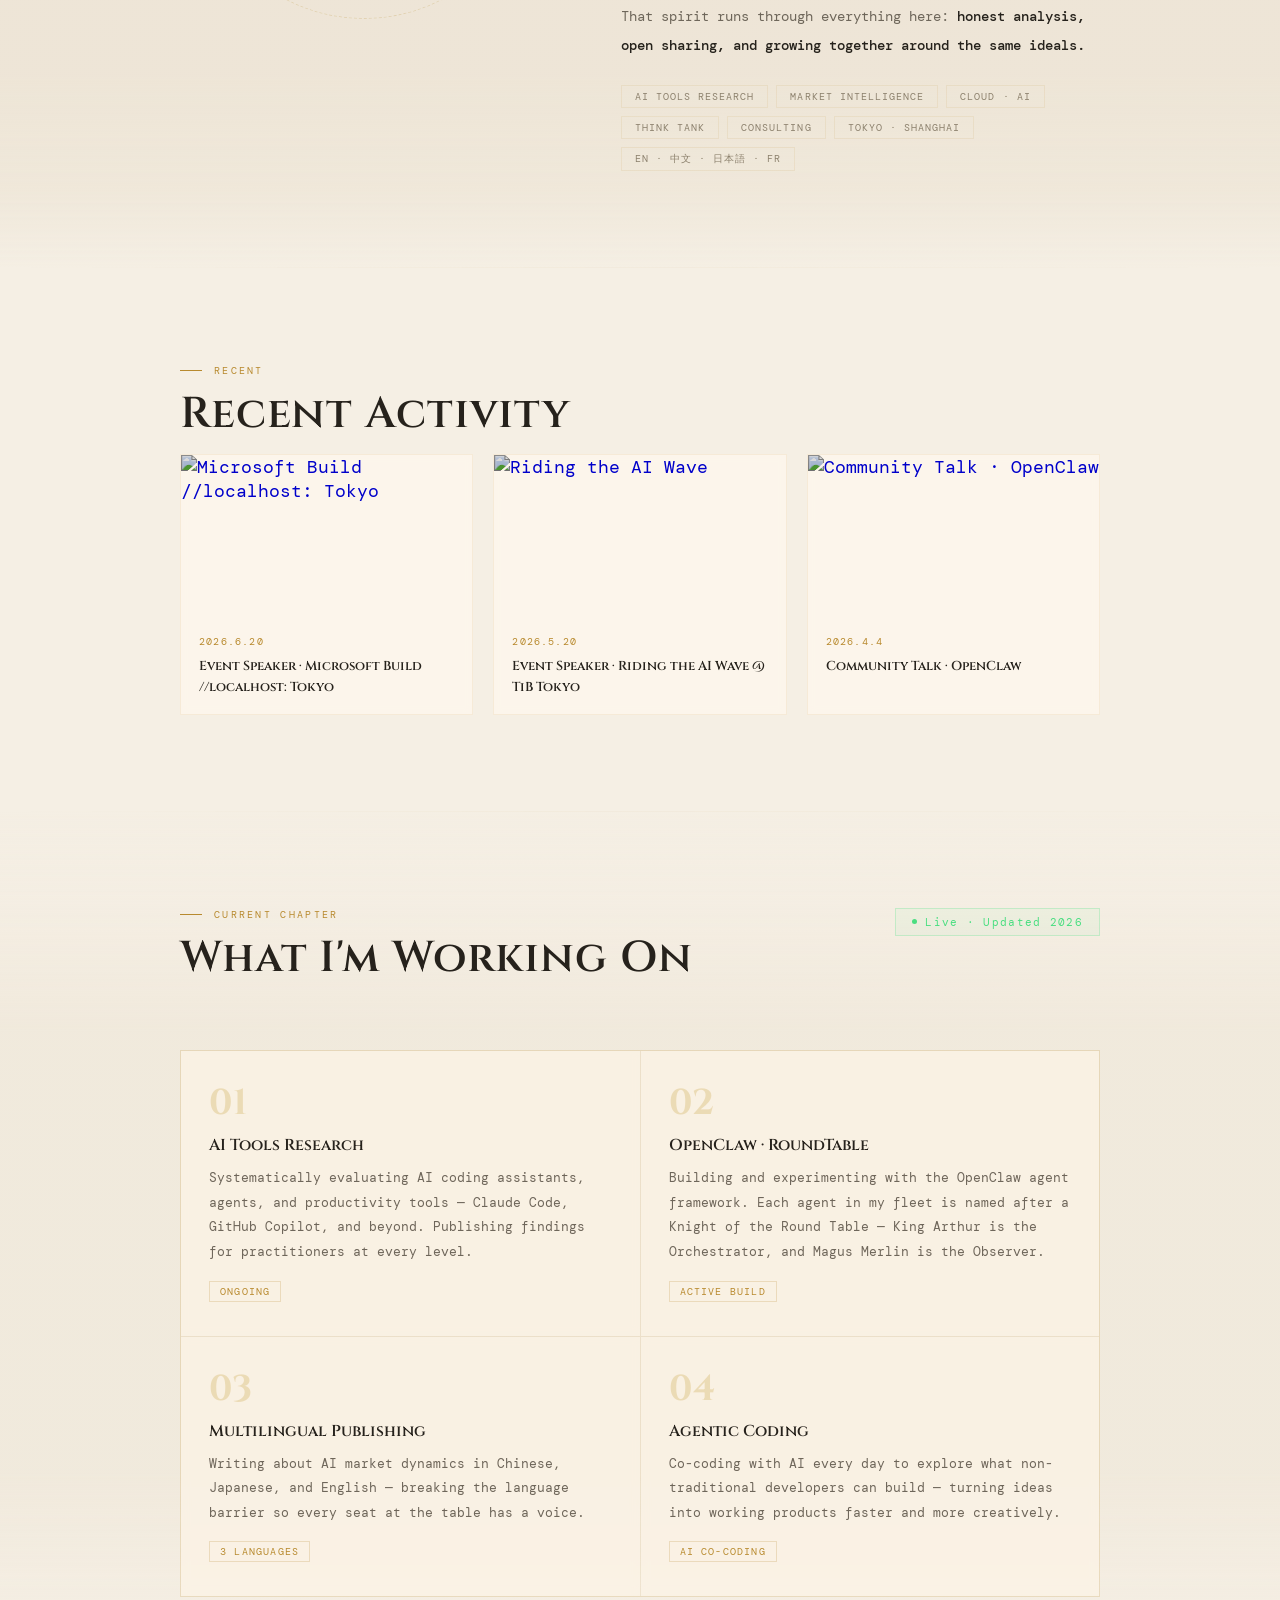
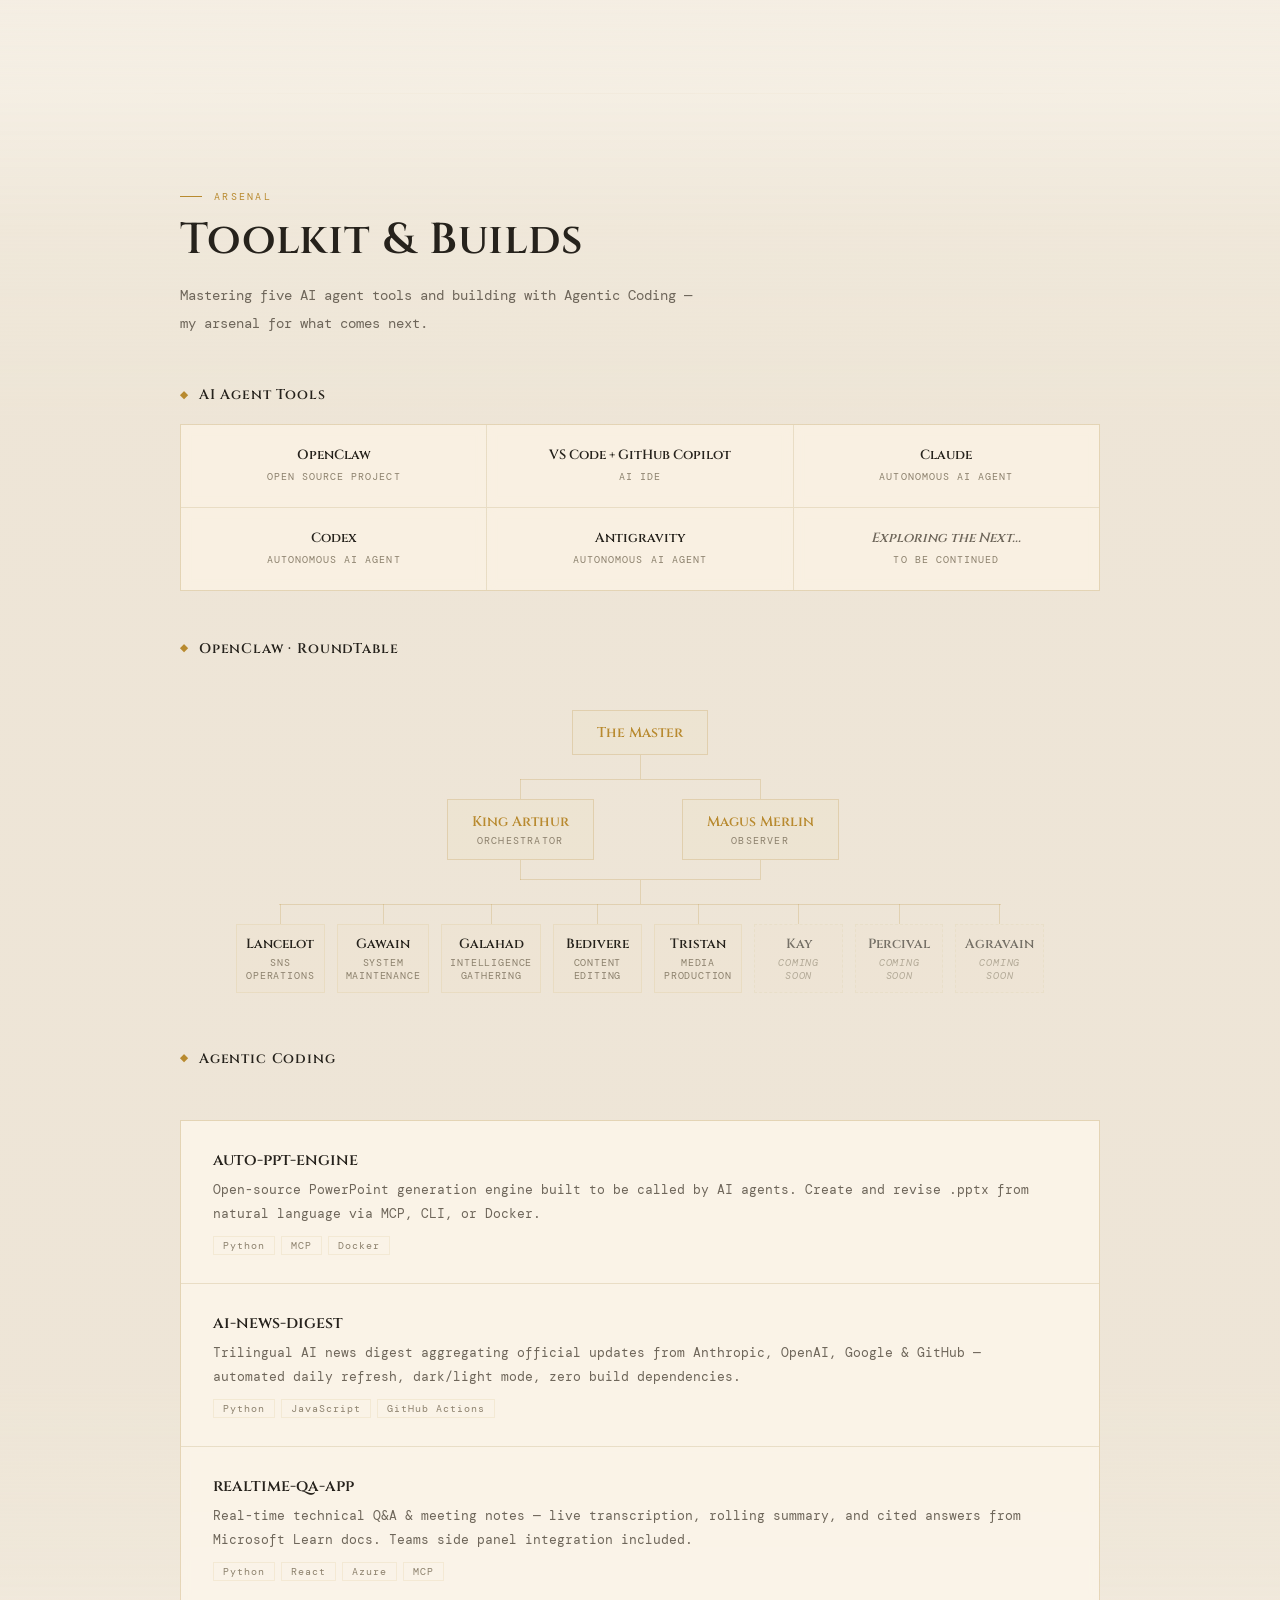
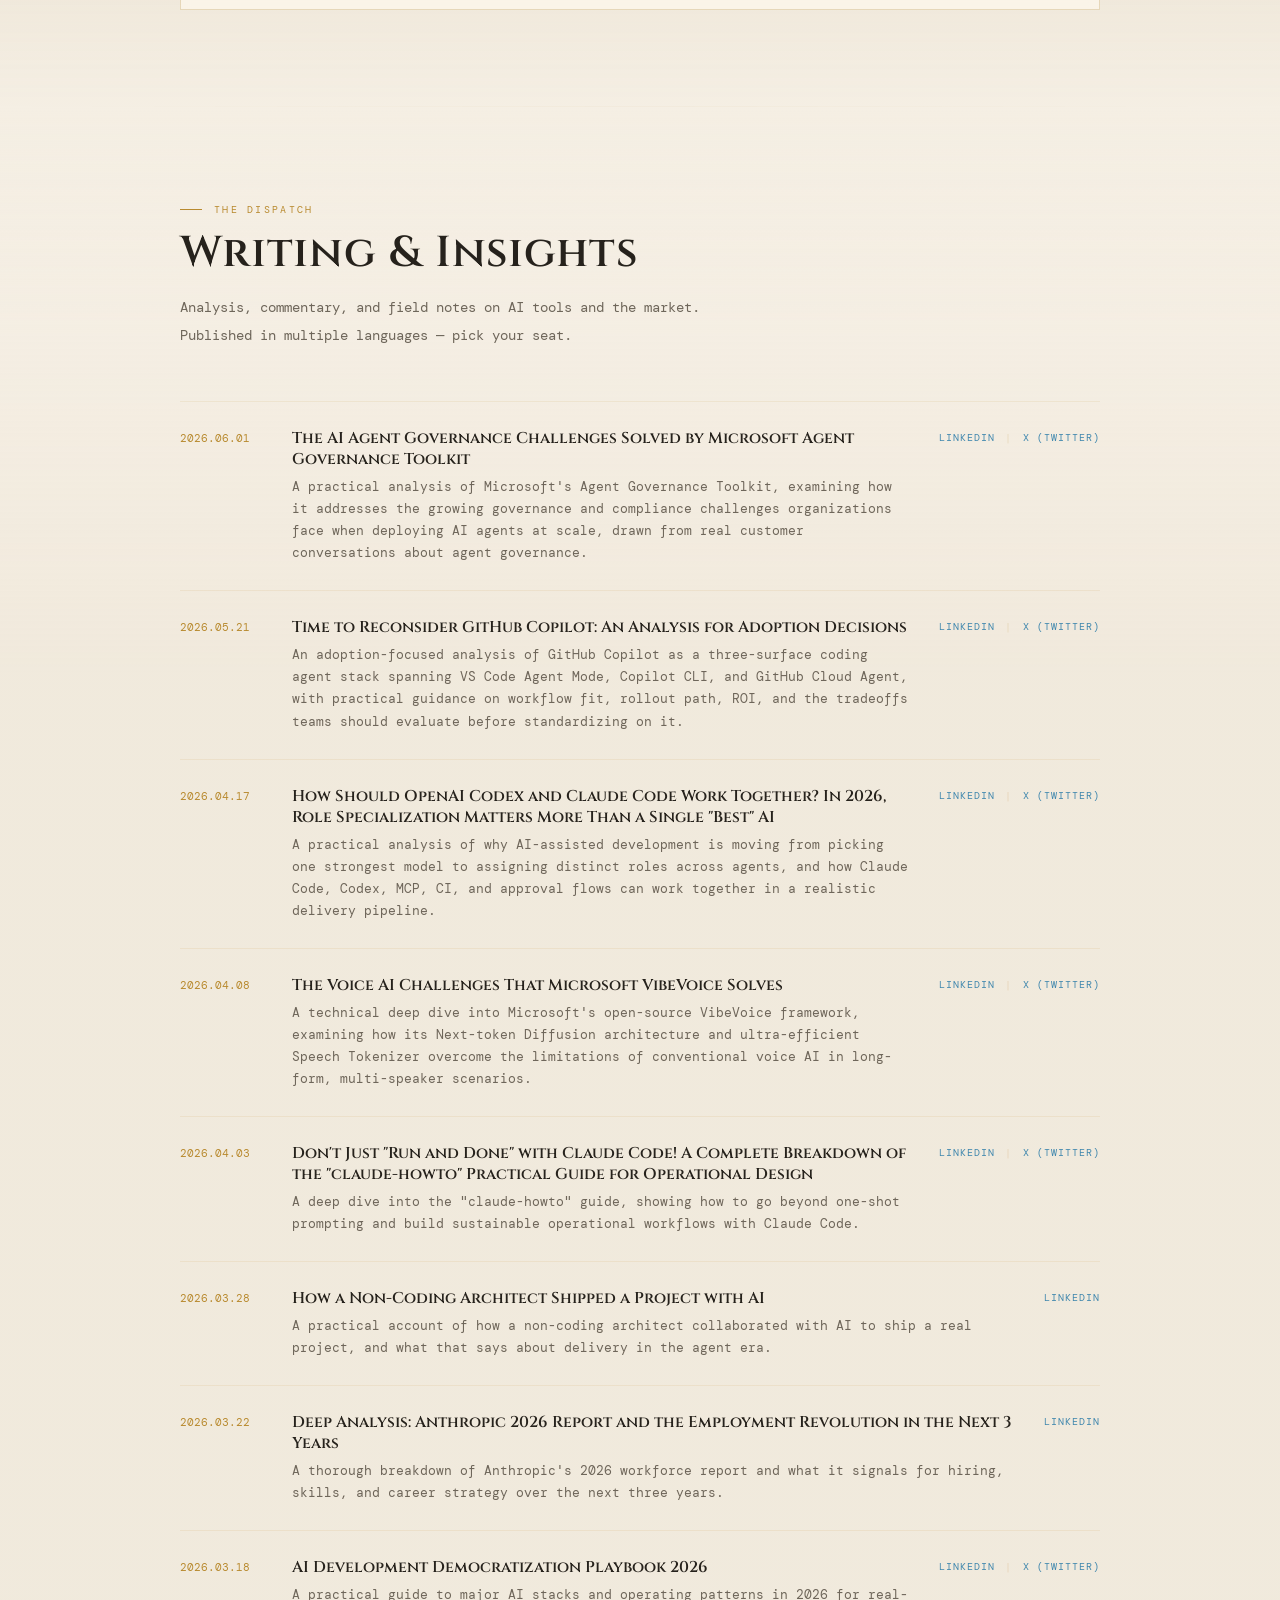
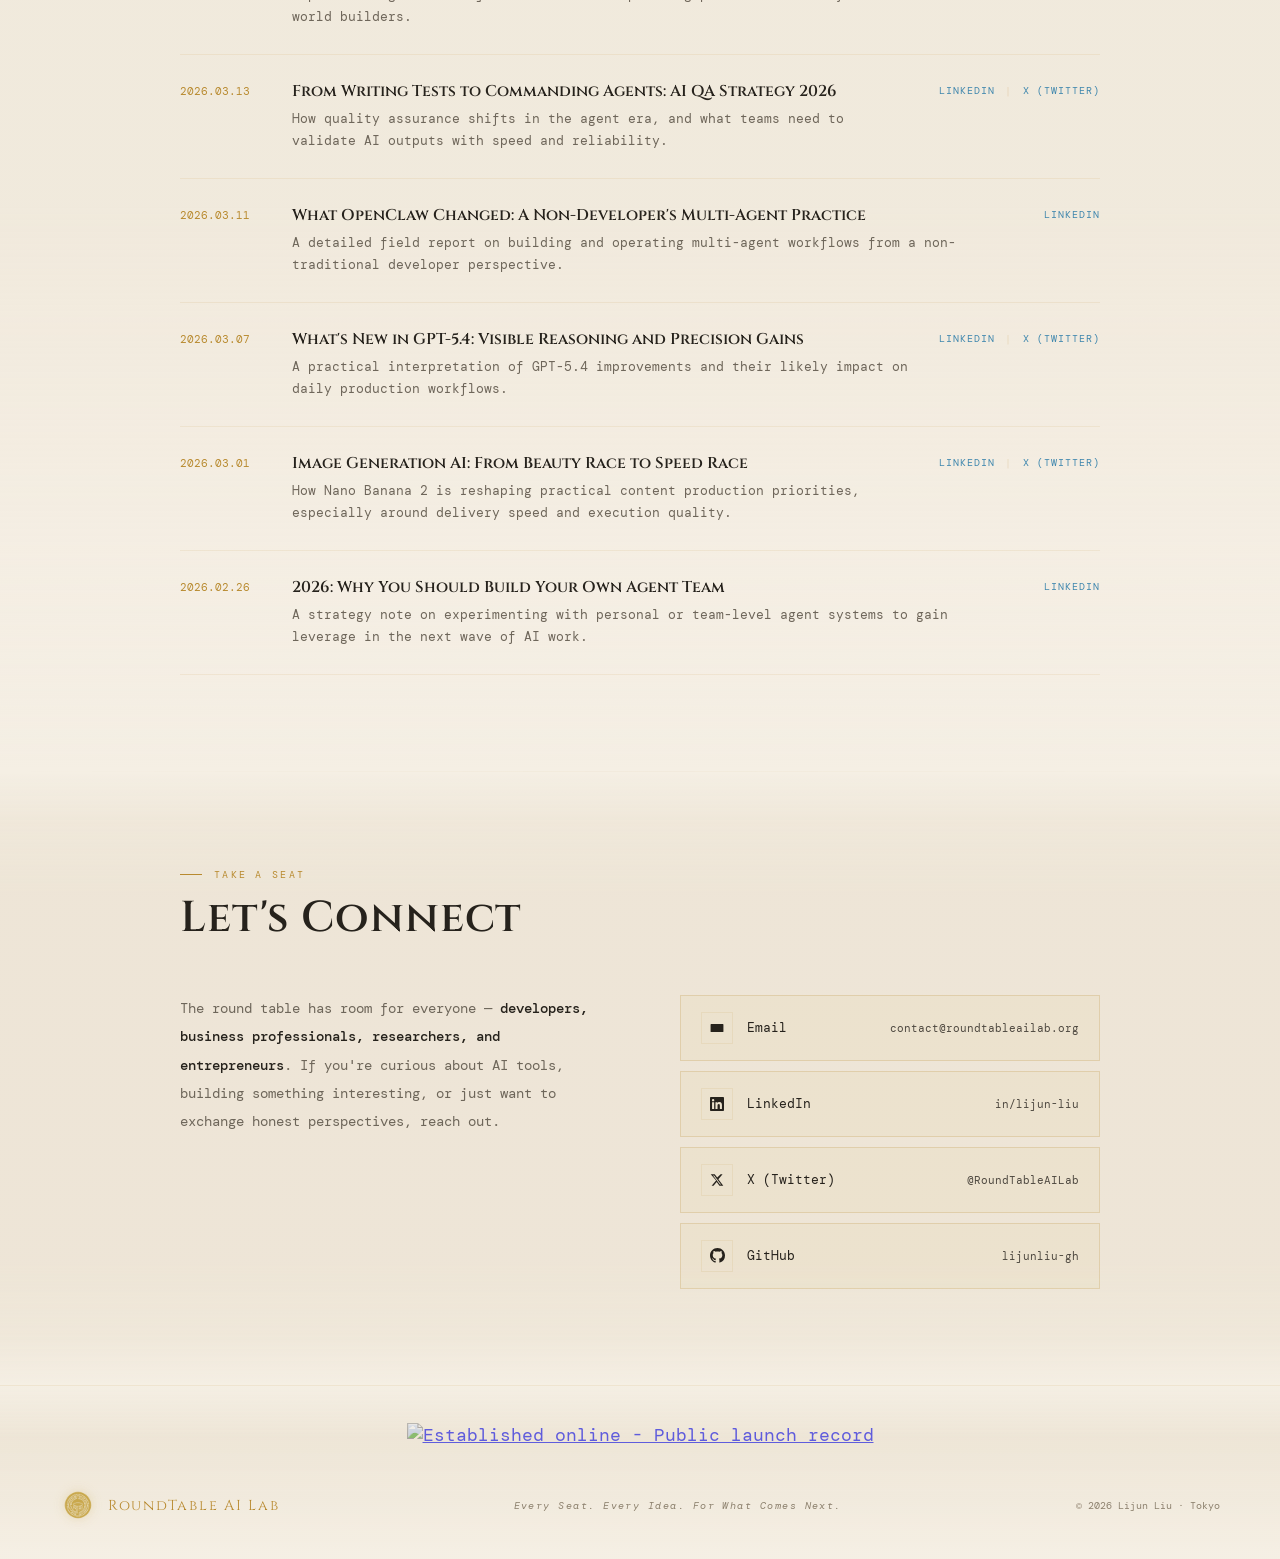
==== commit 78af79df: "v3.6.1: rename X handle from @LancelotRT_AI to @RoundTableAILab" ====
--- a/index.html
+++ b/index.html
@@ -20,8 +20,8 @@
 <meta name="twitter:title" content="RoundTable AI Lab">
 <meta name="twitter:description" content="AI tools research, market insights, and honest perspectives. Every Seat. Every Idea. For What Comes Next.">
 <meta name="twitter:image" content="https://roundtableailab.org/og-image.png?v=20260322">
-<meta name="twitter:site" content="@LancelotRT_AI">
-<meta name="twitter:creator" content="@LancelotRT_AI">
+<meta name="twitter:site" content="@RoundTableAILab">
+<meta name="twitter:creator" content="@RoundTableAILab">
 
 <!-- Favicon & Icons -->
 <link rel="icon" type="image/png" sizes="32x32" href="/favicon-32x32.png">
@@ -336,9 +336,9 @@
           <div class="cl-icon"><svg width="14" height="14" viewBox="0 0 24 24" fill="currentColor"><path d="M20.447 20.452h-3.554v-5.569c0-1.328-.027-3.037-1.852-3.037-1.853 0-2.136 1.445-2.136 2.939v5.667H9.351V9h3.414v1.561h.046c.477-.9 1.637-1.85 3.37-1.85 3.601 0 4.267 2.37 4.267 5.455v6.286zM5.337 7.433a2.062 2.062 0 01-2.063-2.065 2.064 2.064 0 112.063 2.065zm1.782 13.019H3.555V9h3.564v11.452zM22.225 0H1.771C.792 0 0 .774 0 1.729v20.542C0 23.227.792 24 1.771 24h20.451C23.2 24 24 23.227 24 22.271V1.729C24 .774 23.2 0 22.222 0h.003z"/></svg></div>
           <span>LinkedIn</span><span class="cl-handle">in/lijun-liu</span>
         </a>
-        <a href="https://x.com/LancelotRT_AI" target="_blank" rel="noopener noreferrer" class="cl">
+        <a href="https://x.com/RoundTableAILab" target="_blank" rel="noopener noreferrer" class="cl">
           <div class="cl-icon"><svg width="14" height="14" viewBox="0 0 24 24" fill="currentColor"><path d="M18.244 2.25h3.308l-7.227 8.26 8.502 11.24H16.17l-4.714-6.231-5.401 6.231H2.747l7.73-8.835L1.254 2.25H8.08l4.253 5.622zm-1.161 17.52h1.833L7.084 4.126H5.117z"/></svg></div>
-          <span>X (Twitter)</span><span class="cl-handle">@LancelotRT_AI</span>
+          <span>X (Twitter)</span><span class="cl-handle">@RoundTableAILab</span>
         </a>
         <a href="https://github.com/lijunliu-gh" target="_blank" rel="noopener noreferrer" class="cl">
           <div class="cl-icon"><svg width="15" height="15" viewBox="0 0 24 24" fill="currentColor"><path d="M12 0C5.37 0 0 5.37 0 12c0 5.31 3.435 9.795 8.205 11.385.6.105.825-.255.825-.57 0-.285-.015-1.23-.015-2.235-3.015.555-3.795-.735-4.035-1.41-.135-.345-.72-1.41-1.23-1.695-.42-.225-1.02-.78-.015-.795.945-.015 1.62.87 1.845 1.23 1.08 1.815 2.805 1.305 3.495.99.105-.78.42-1.305.765-1.605-2.67-.3-5.46-1.335-5.46-5.925 0-1.305.465-2.385 1.23-3.225-.12-.3-.54-1.53.12-3.18 0 0 1.005-.315 3.3 1.23.96-.27 1.98-.405 3-.405s2.04.135 3 .405c2.295-1.56 3.3-1.23 3.3-1.23.66 1.65.24 2.88.12 3.18.765.84 1.23 1.905 1.23 3.225 0 4.605-2.805 5.625-5.475 5.925.435.375.81 1.095.81 2.22 0 1.605-.015 2.895-.015 3.3 0 .315.225.69.825.57A12.02 12.02 0 0024 12c0-6.63-5.37-12-12-12z"/></svg></div>
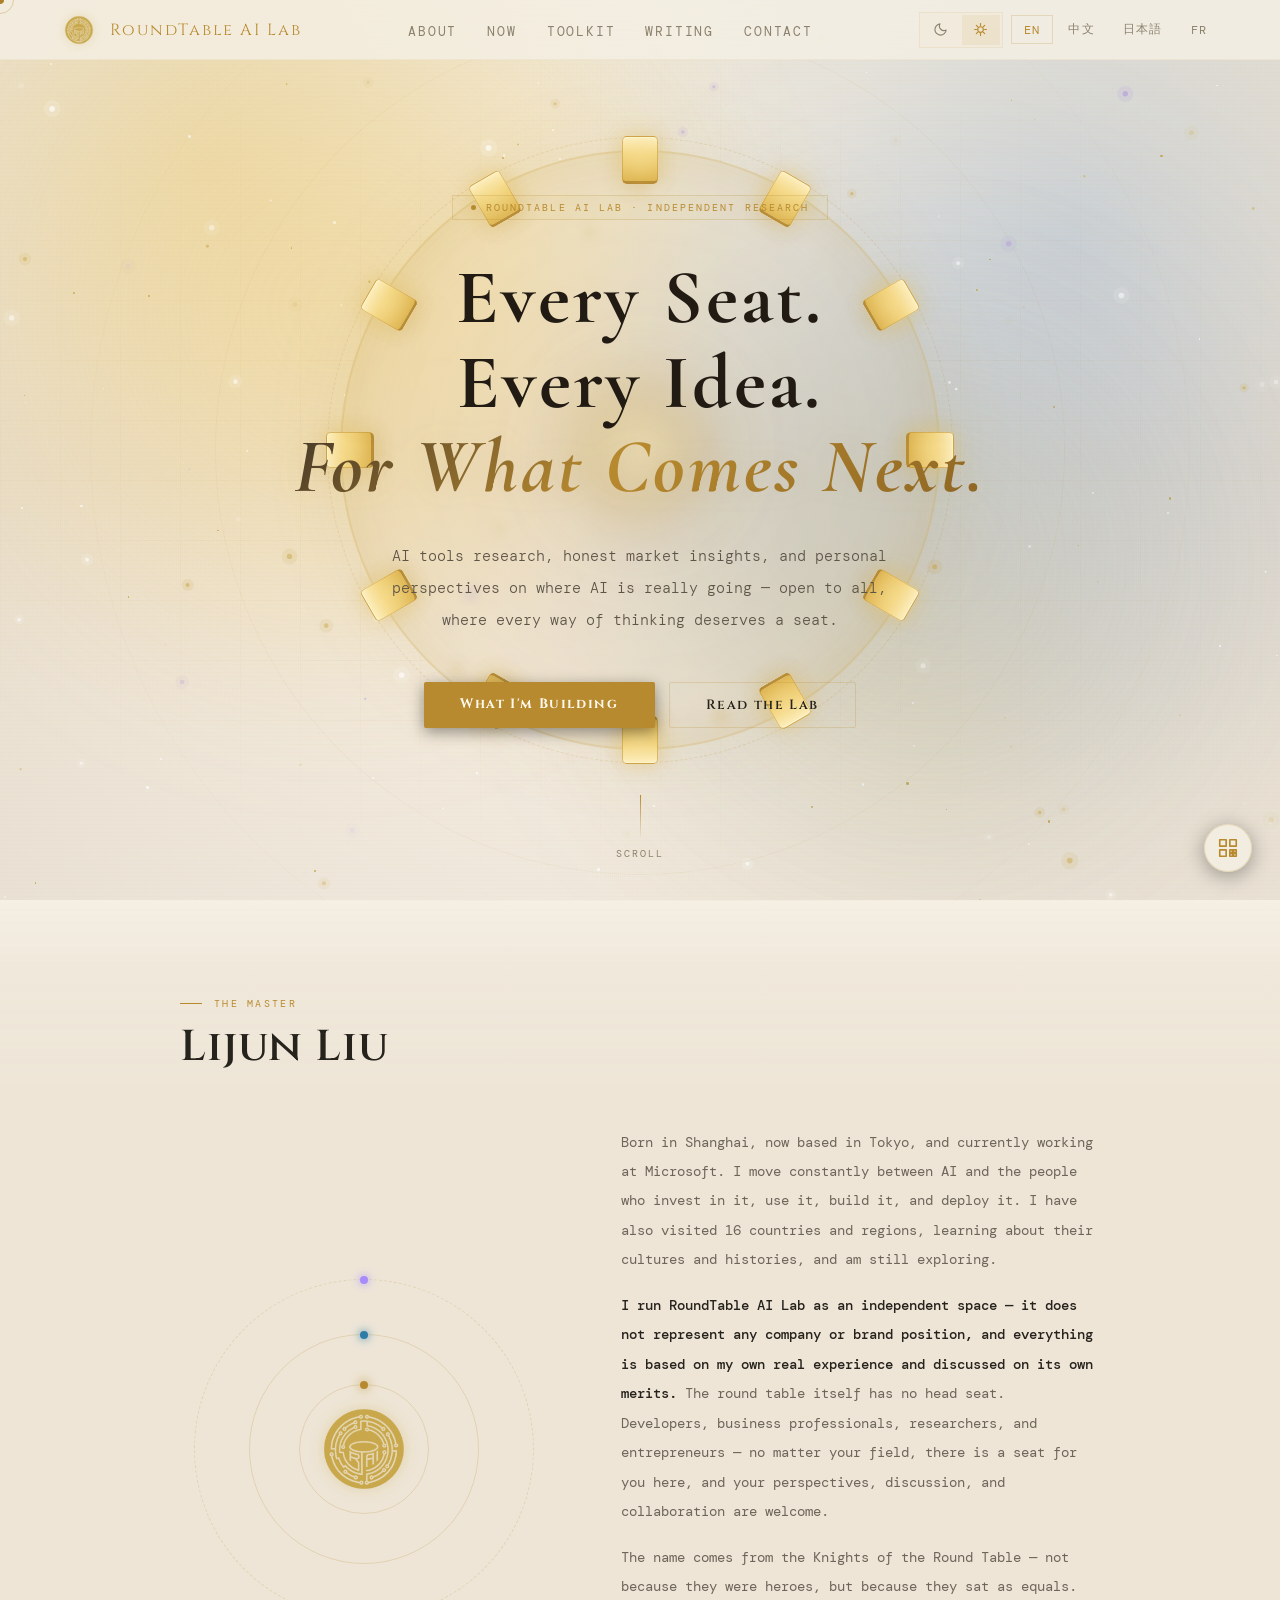
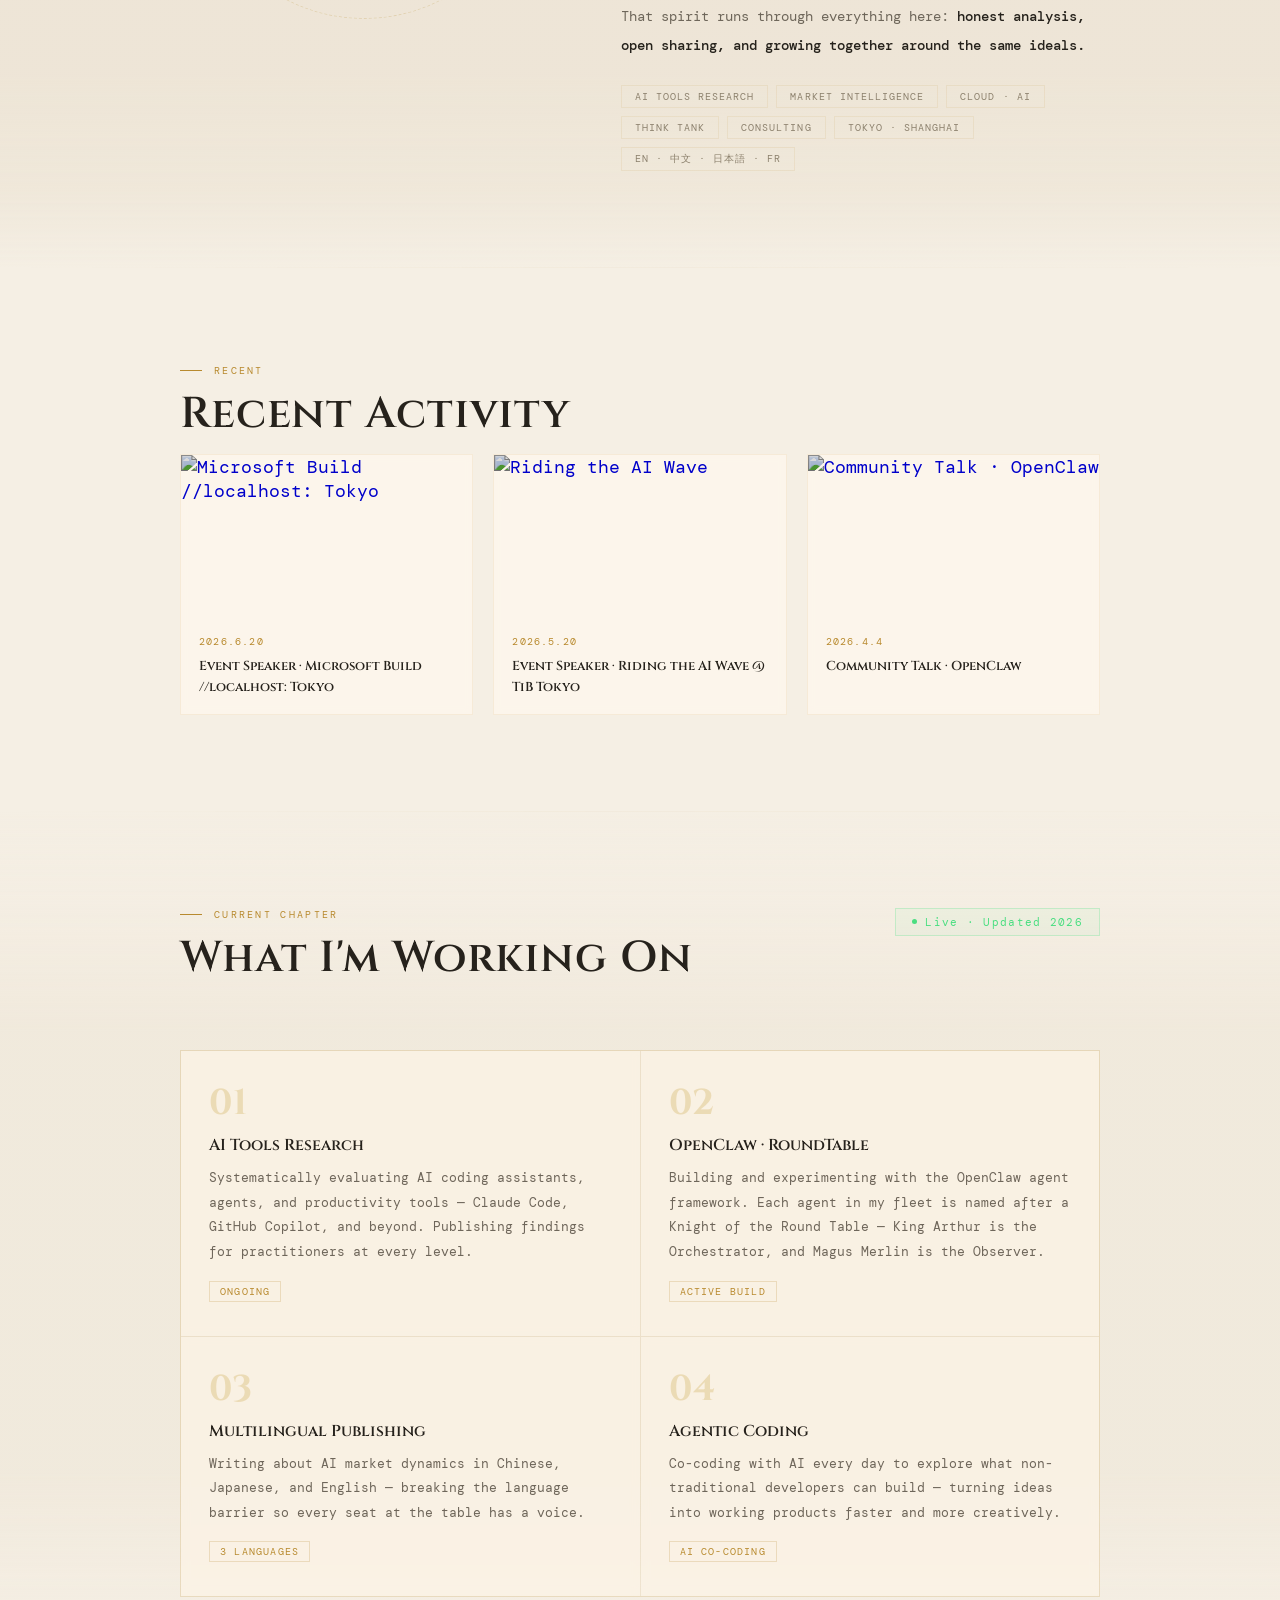
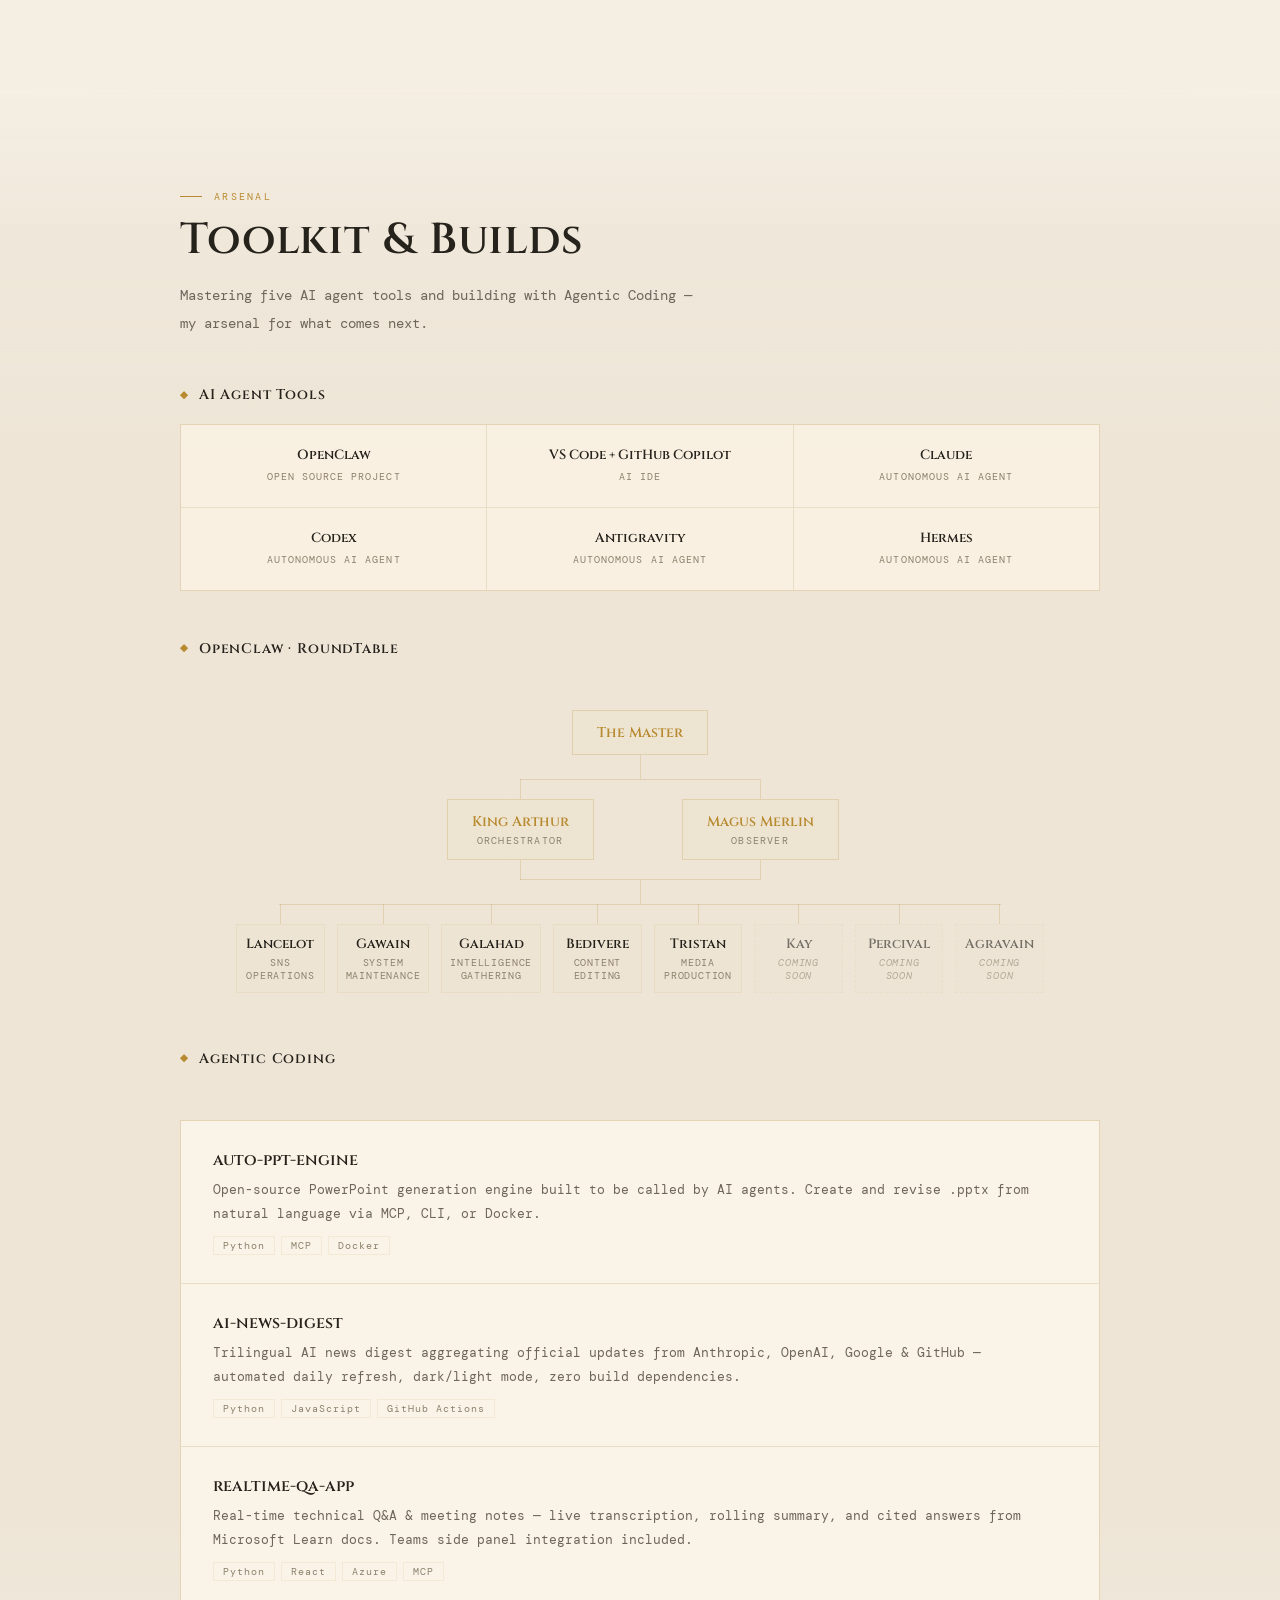
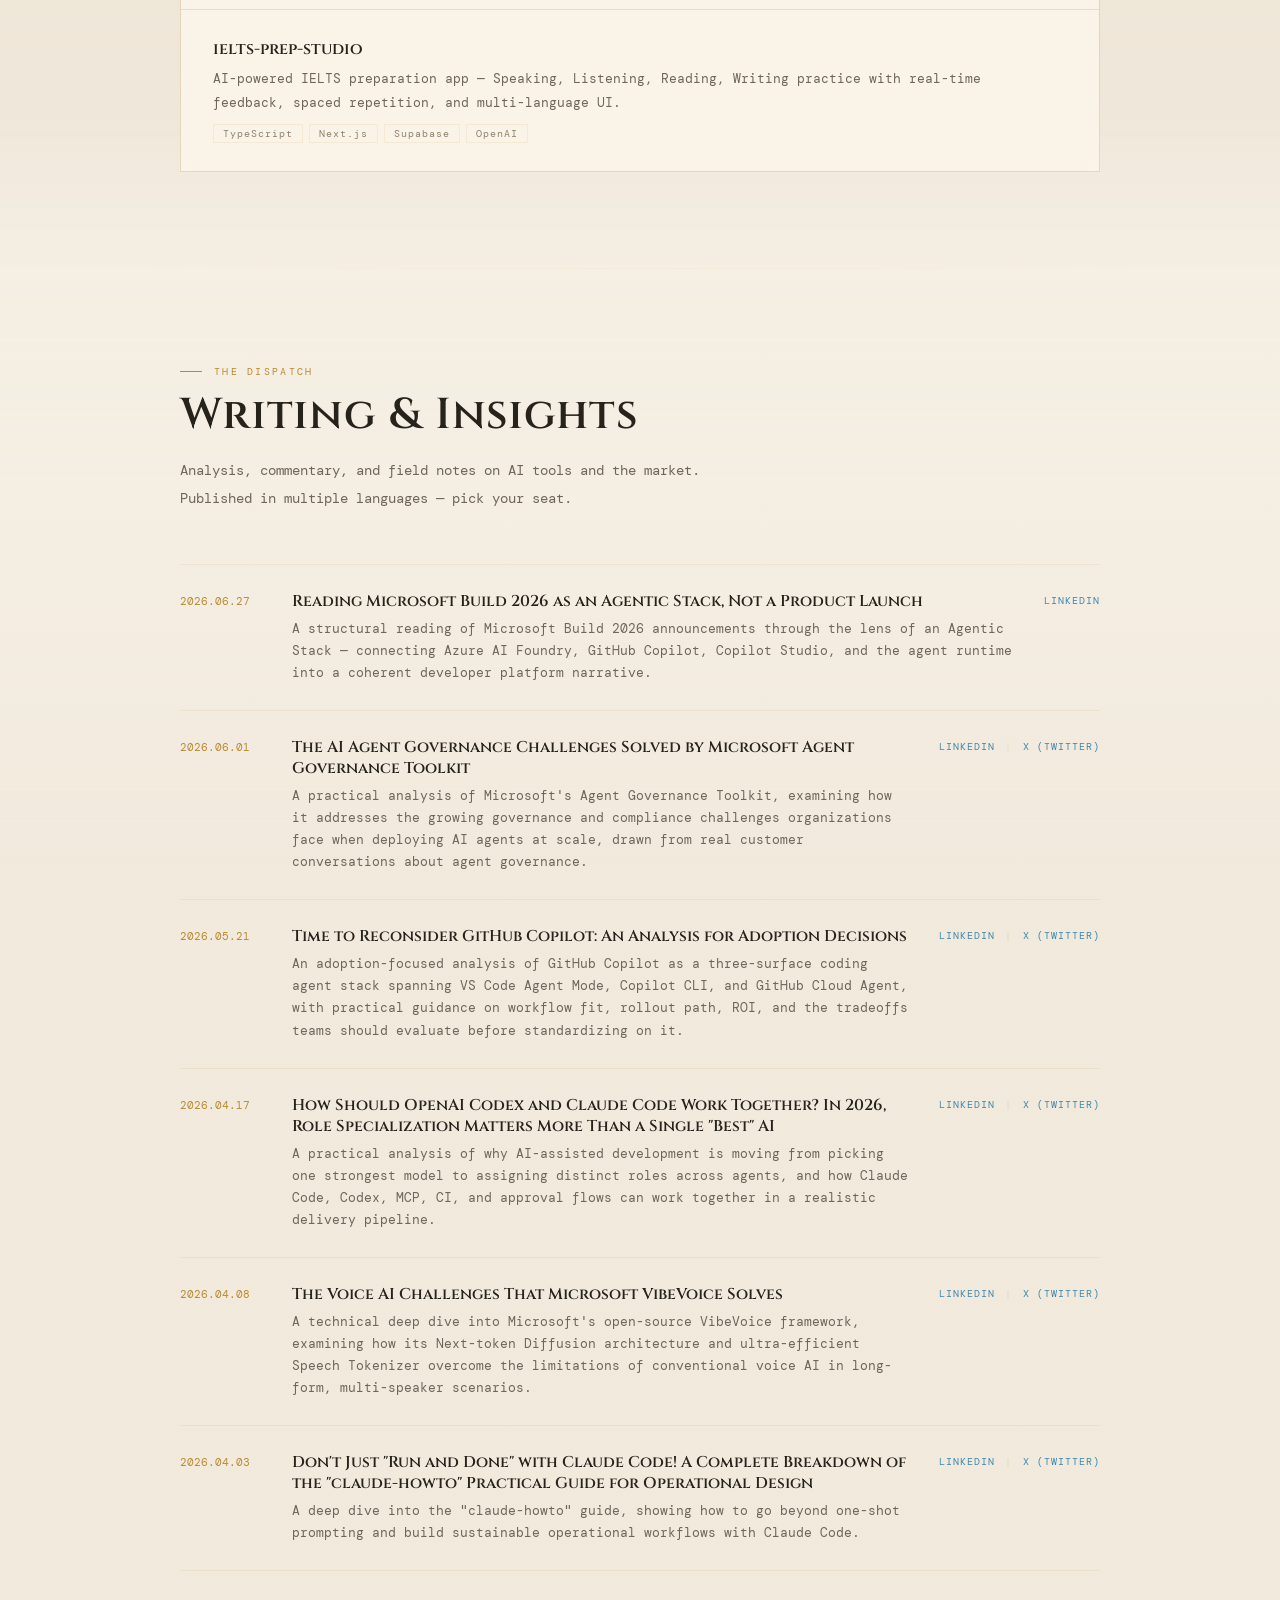
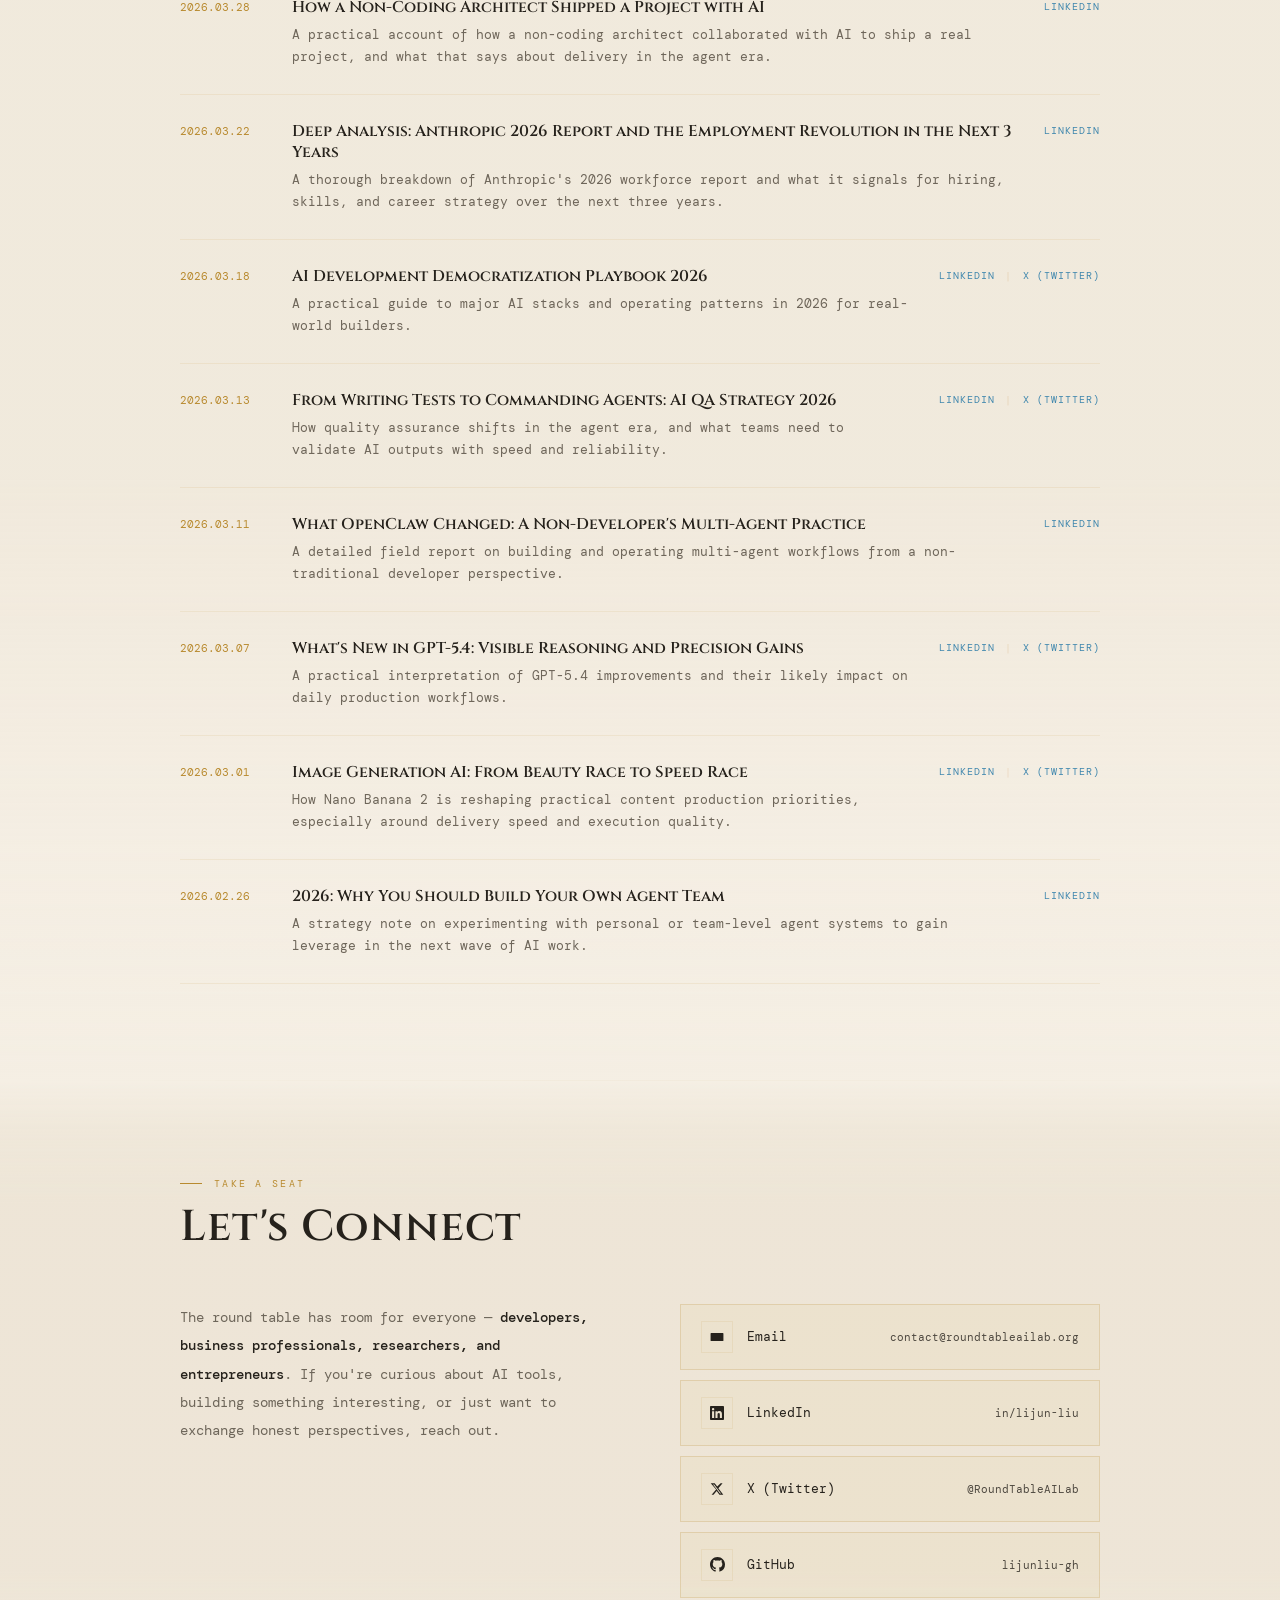
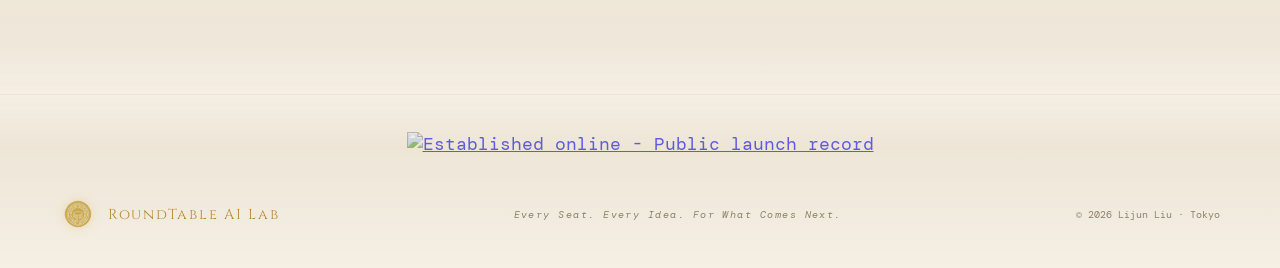
==== commit 371ee008: "feat: add ielts-prep-studio project, Build 2026 article, replace placeholder with Hermes agent" ====
--- a/index.html
+++ b/index.html
@@ -257,7 +257,7 @@
         <div class="at-card"><div class="at-card-name">Claude</div><div class="at-card-tag" data-i18n="at_claude_tag">Autonomous AI Agent</div></div>
         <div class="at-card"><div class="at-card-name">Codex</div><div class="at-card-tag" data-i18n="at_codex_tag">Autonomous AI Agent</div></div>
         <div class="at-card"><div class="at-card-name">Antigravity</div><div class="at-card-tag" data-i18n="at_ag_tag">Autonomous AI Agent</div></div>
-        <div class="at-card at-explore"><div class="at-card-name" data-i18n="at_next_name">Exploring the Next...</div><div class="at-card-tag" data-i18n="at_next_tag">To Be Continued</div></div>
+        <div class="at-card"><div class="at-card-name">Hermes</div><div class="at-card-tag" data-i18n="at_hermes_tag">Autonomous AI Agent</div></div>
       </div>
     </div>
 
@@ -297,6 +297,10 @@
         </a>
         <a href="https://github.com/lijunliu-gh/realtime-qa-app" target="_blank" class="pi">
           <div><div class="pi-name">realtime-qa-app</div><div class="pi-desc" data-i18n="p3d">Real-time technical Q&A & meeting notes — live transcription, rolling summary, and cited answers from Microsoft Learn docs. Teams side panel integration included.</div><div class="pi-meta"><span class="pi-lang">Python</span><span class="pi-lang">React</span><span class="pi-lang">Azure</span><span class="pi-lang">MCP</span></div></div>
+          <span class="pi-arr">→</span>
+        </a>
+        <a href="https://github.com/lijunliu-gh/ielts-prep-studio" target="_blank" class="pi">
+          <div><div class="pi-name">ielts-prep-studio</div><div class="pi-desc" data-i18n="p4d">AI-powered IELTS preparation app — Speaking, Listening, Reading, Writing practice with real-time feedback, spaced repetition, and multi-language UI.</div><div class="pi-meta"><span class="pi-lang">TypeScript</span><span class="pi-lang">Next.js</span><span class="pi-lang">Supabase</span><span class="pi-lang">OpenAI</span></div></div>
           <span class="pi-arr">→</span>
         </a>
       </div>
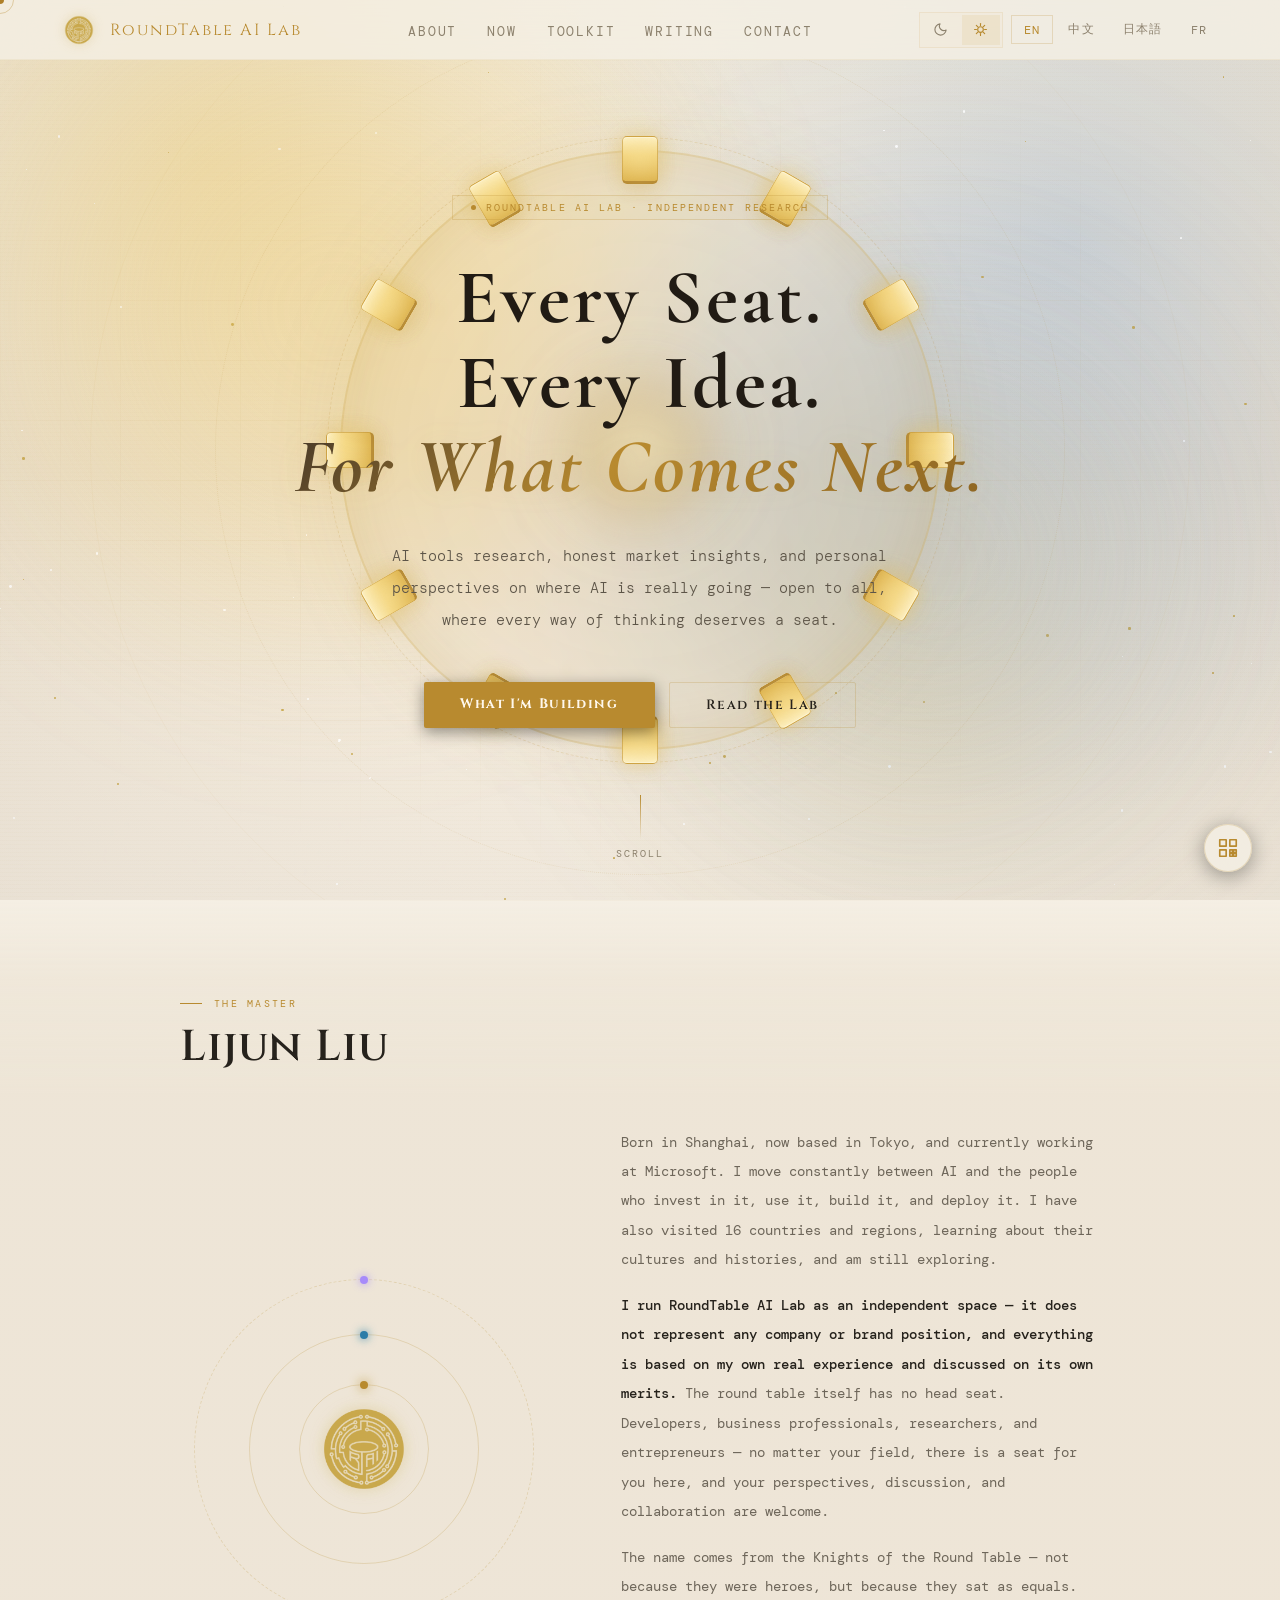
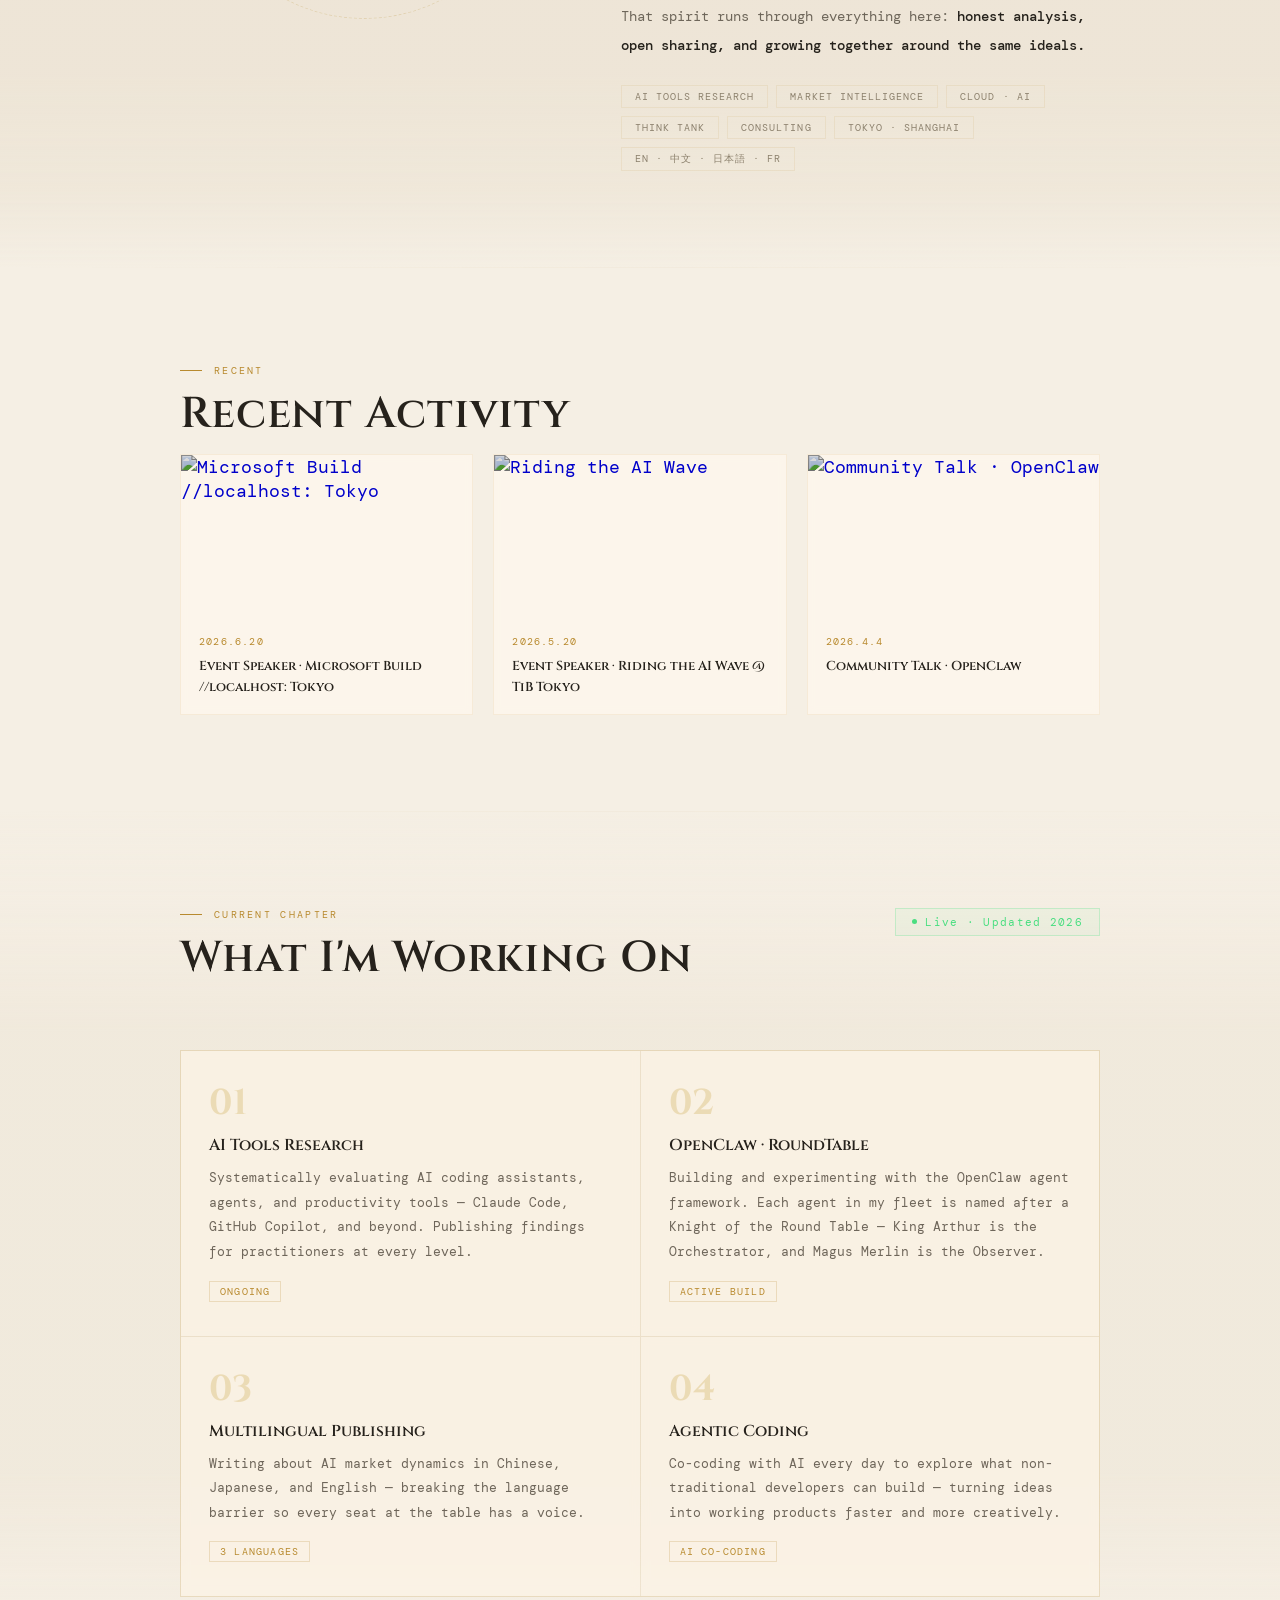
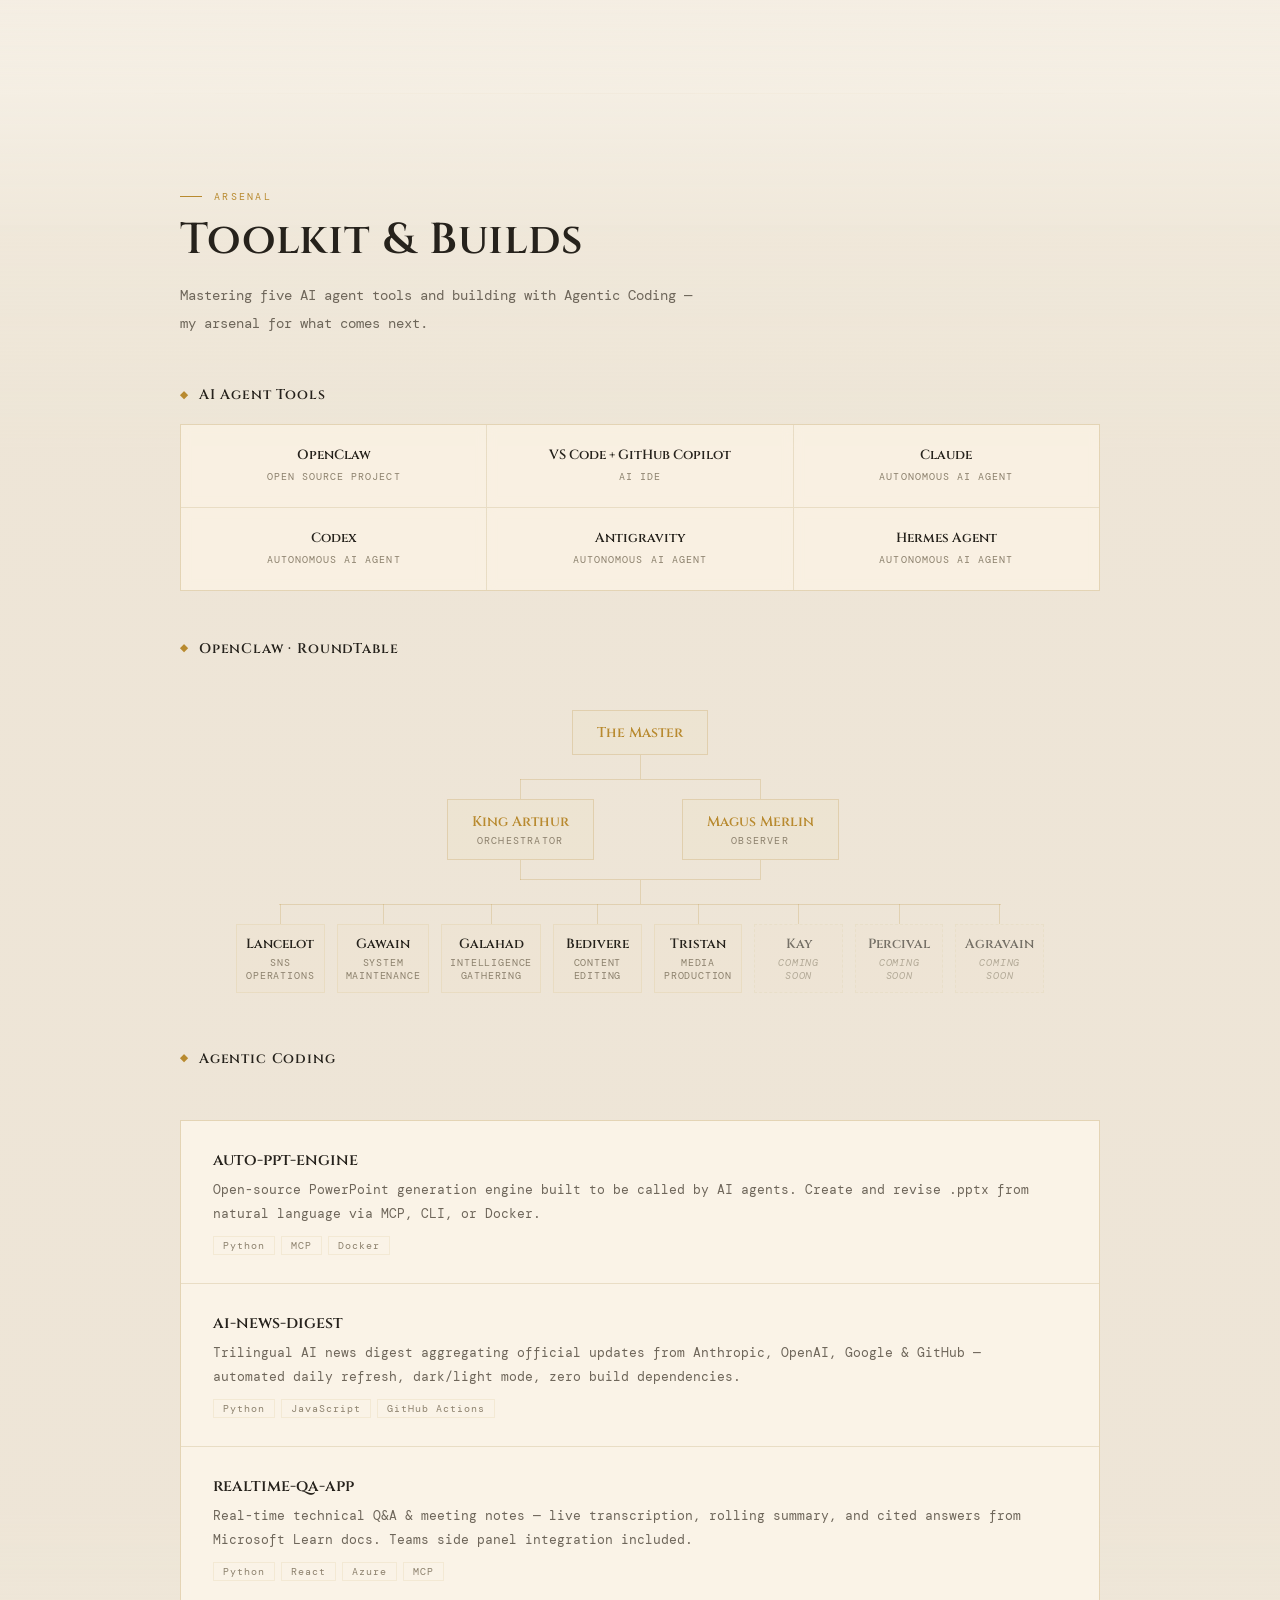
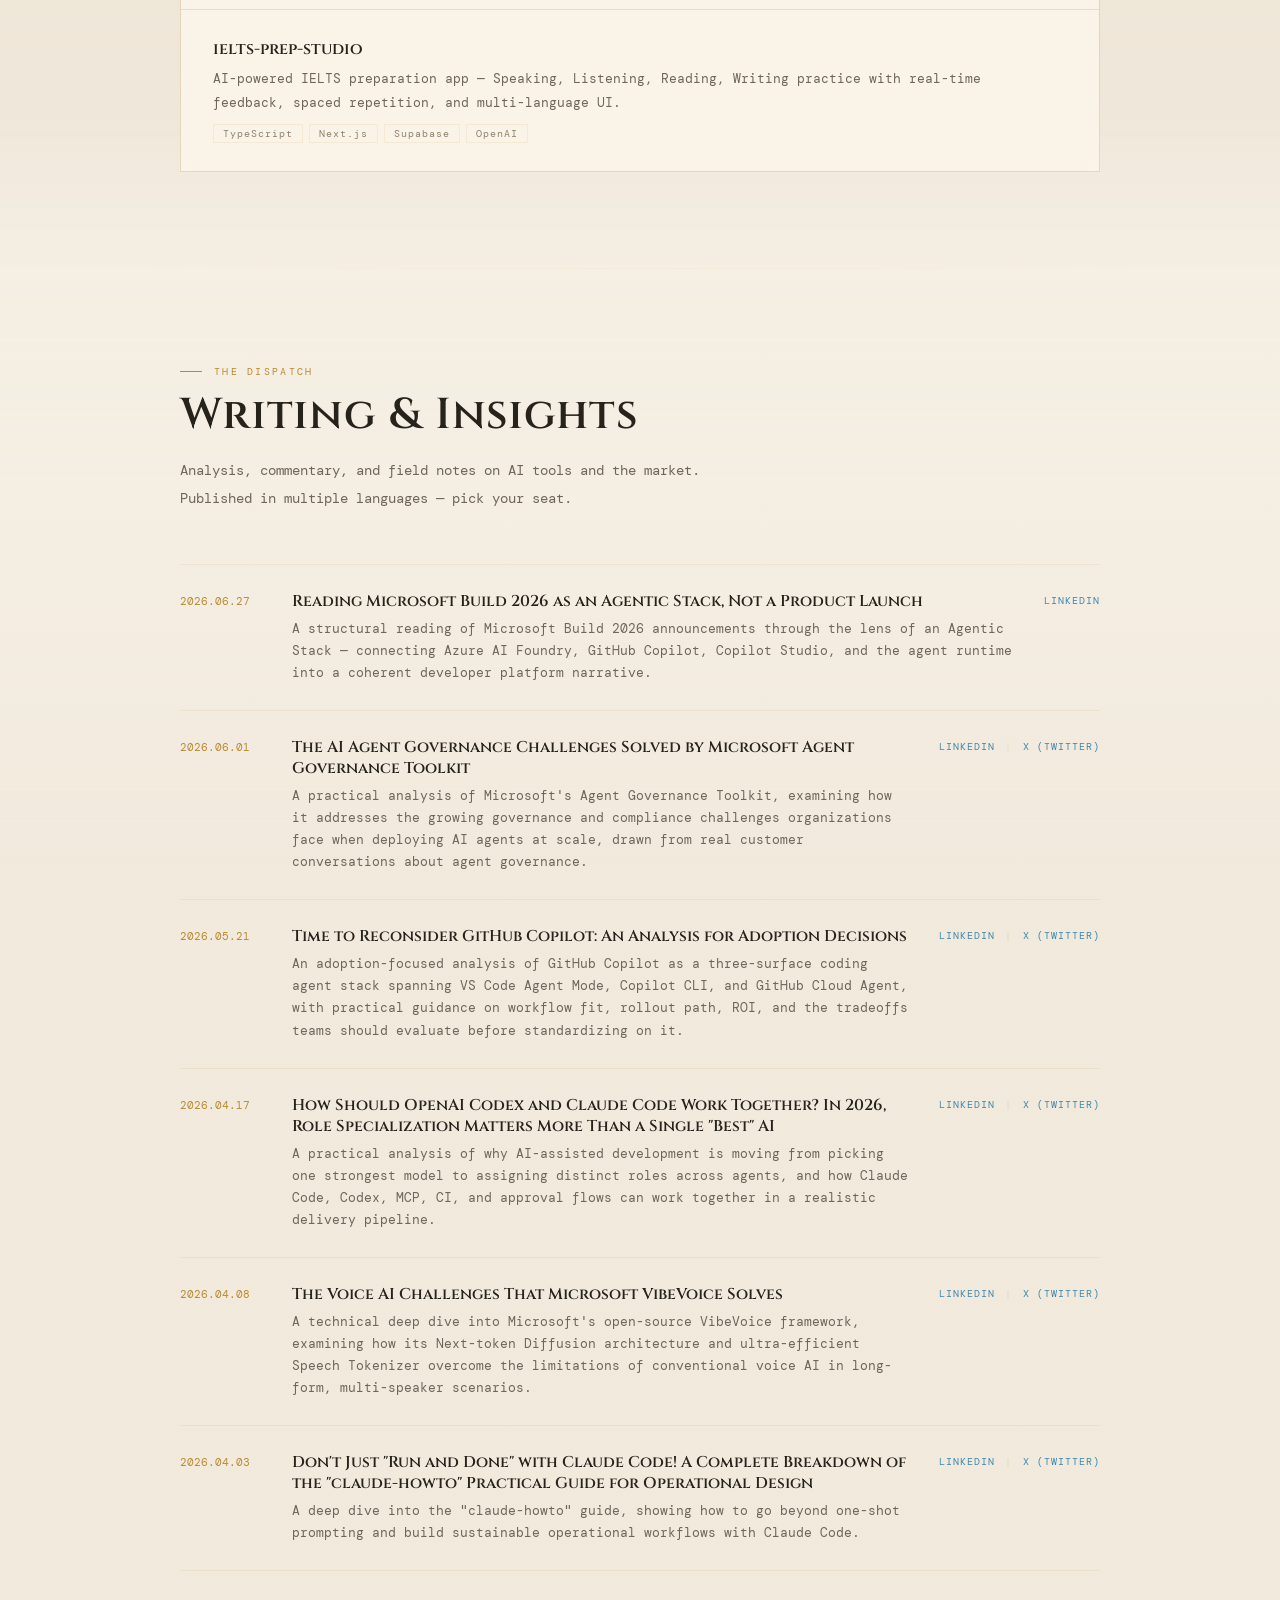
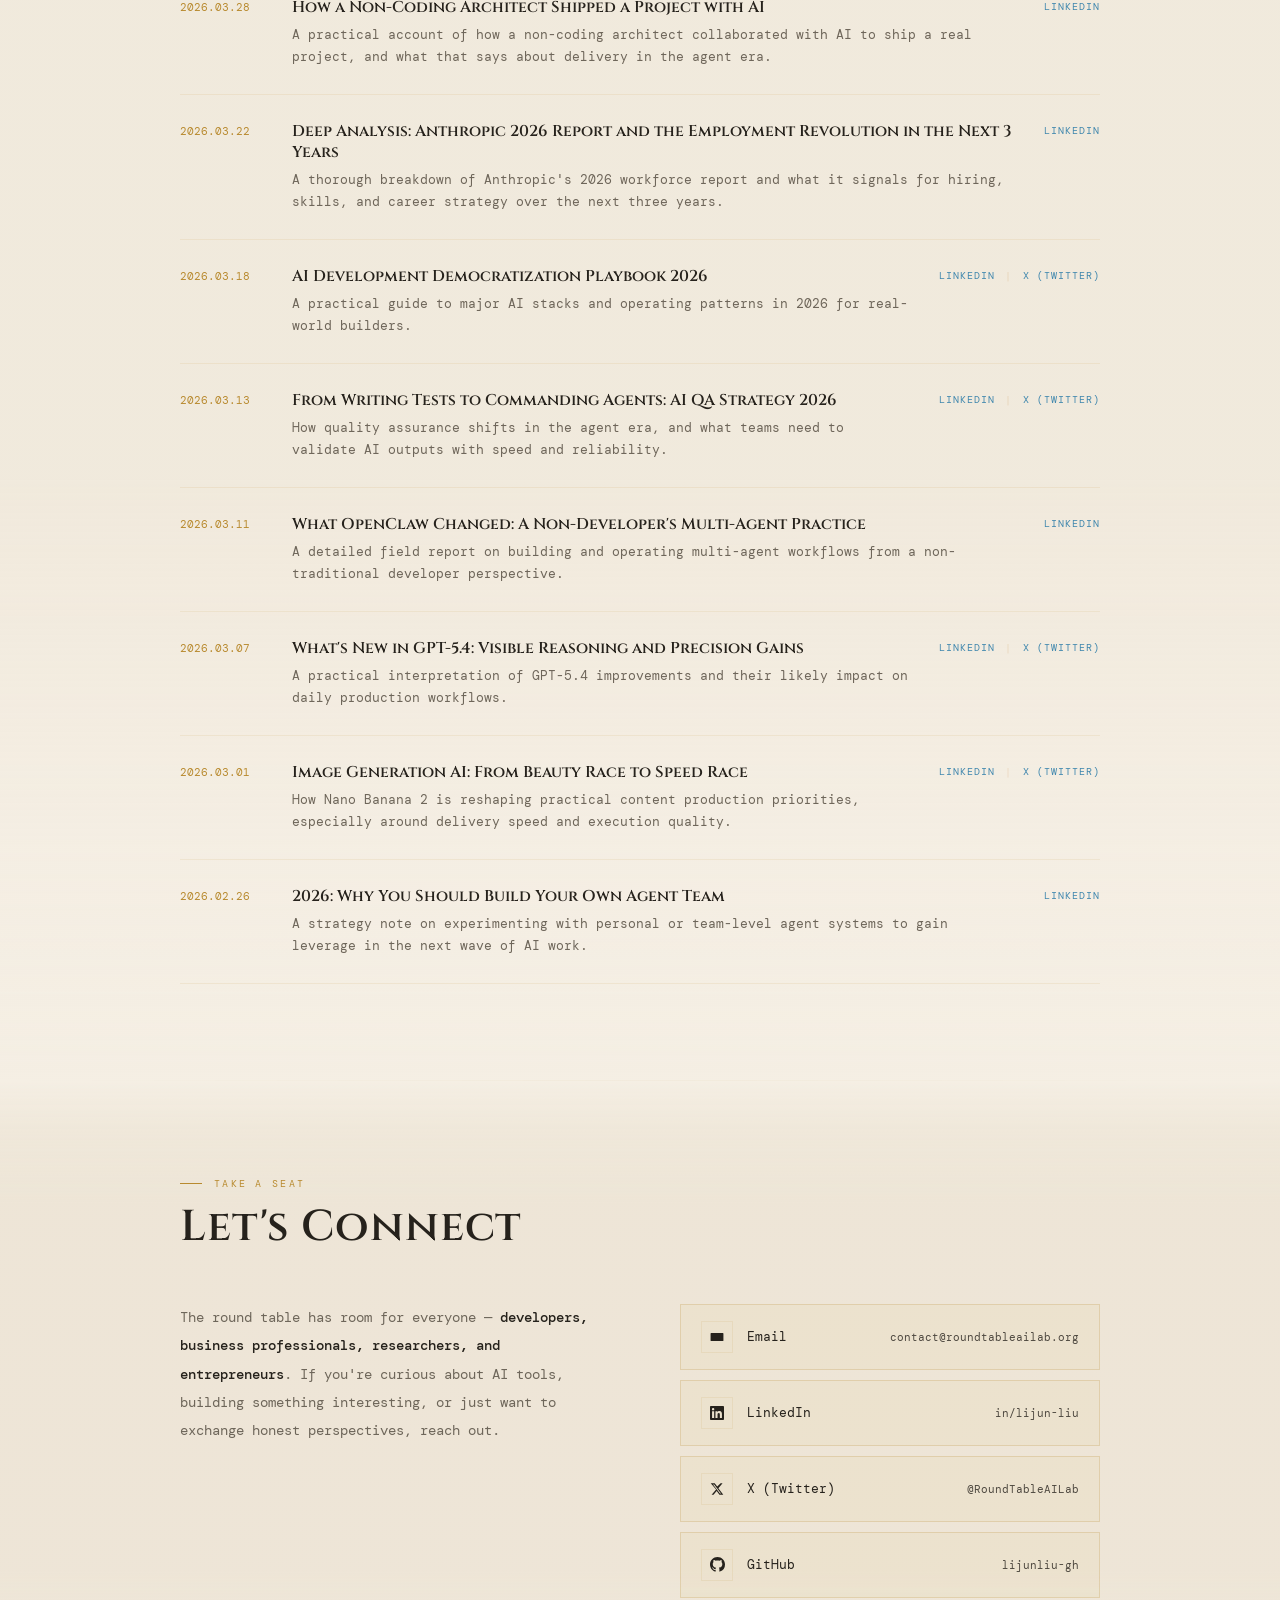
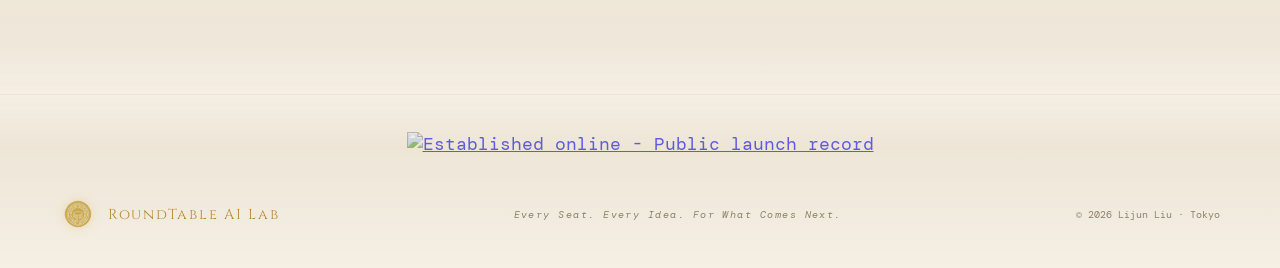
==== commit 88dde375: "fix: rename Hermes to Hermes Agent" ====
--- a/index.html
+++ b/index.html
@@ -257,7 +257,7 @@
         <div class="at-card"><div class="at-card-name">Claude</div><div class="at-card-tag" data-i18n="at_claude_tag">Autonomous AI Agent</div></div>
         <div class="at-card"><div class="at-card-name">Codex</div><div class="at-card-tag" data-i18n="at_codex_tag">Autonomous AI Agent</div></div>
         <div class="at-card"><div class="at-card-name">Antigravity</div><div class="at-card-tag" data-i18n="at_ag_tag">Autonomous AI Agent</div></div>
-        <div class="at-card"><div class="at-card-name">Hermes</div><div class="at-card-tag" data-i18n="at_hermes_tag">Autonomous AI Agent</div></div>
+        <div class="at-card"><div class="at-card-name">Hermes Agent</div><div class="at-card-tag" data-i18n="at_hermes_tag">Autonomous AI Agent</div></div>
       </div>
     </div>
 
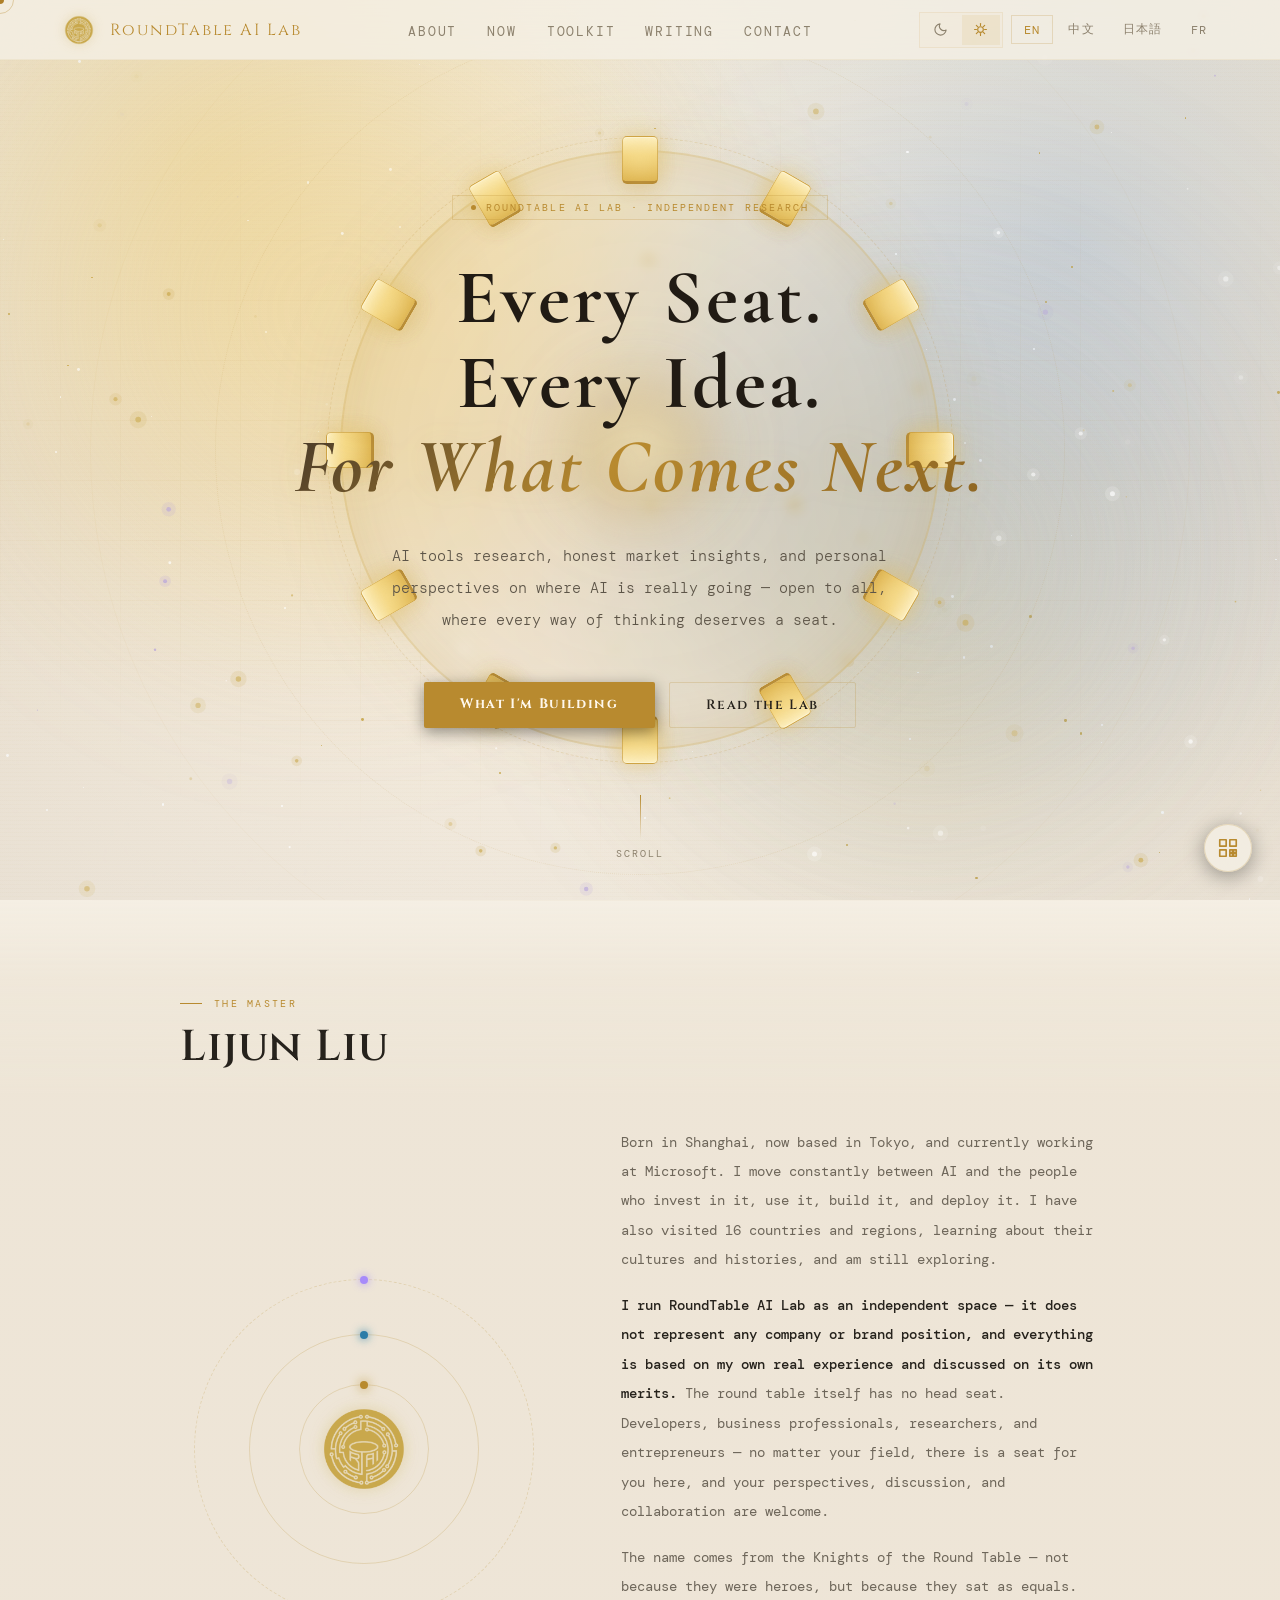
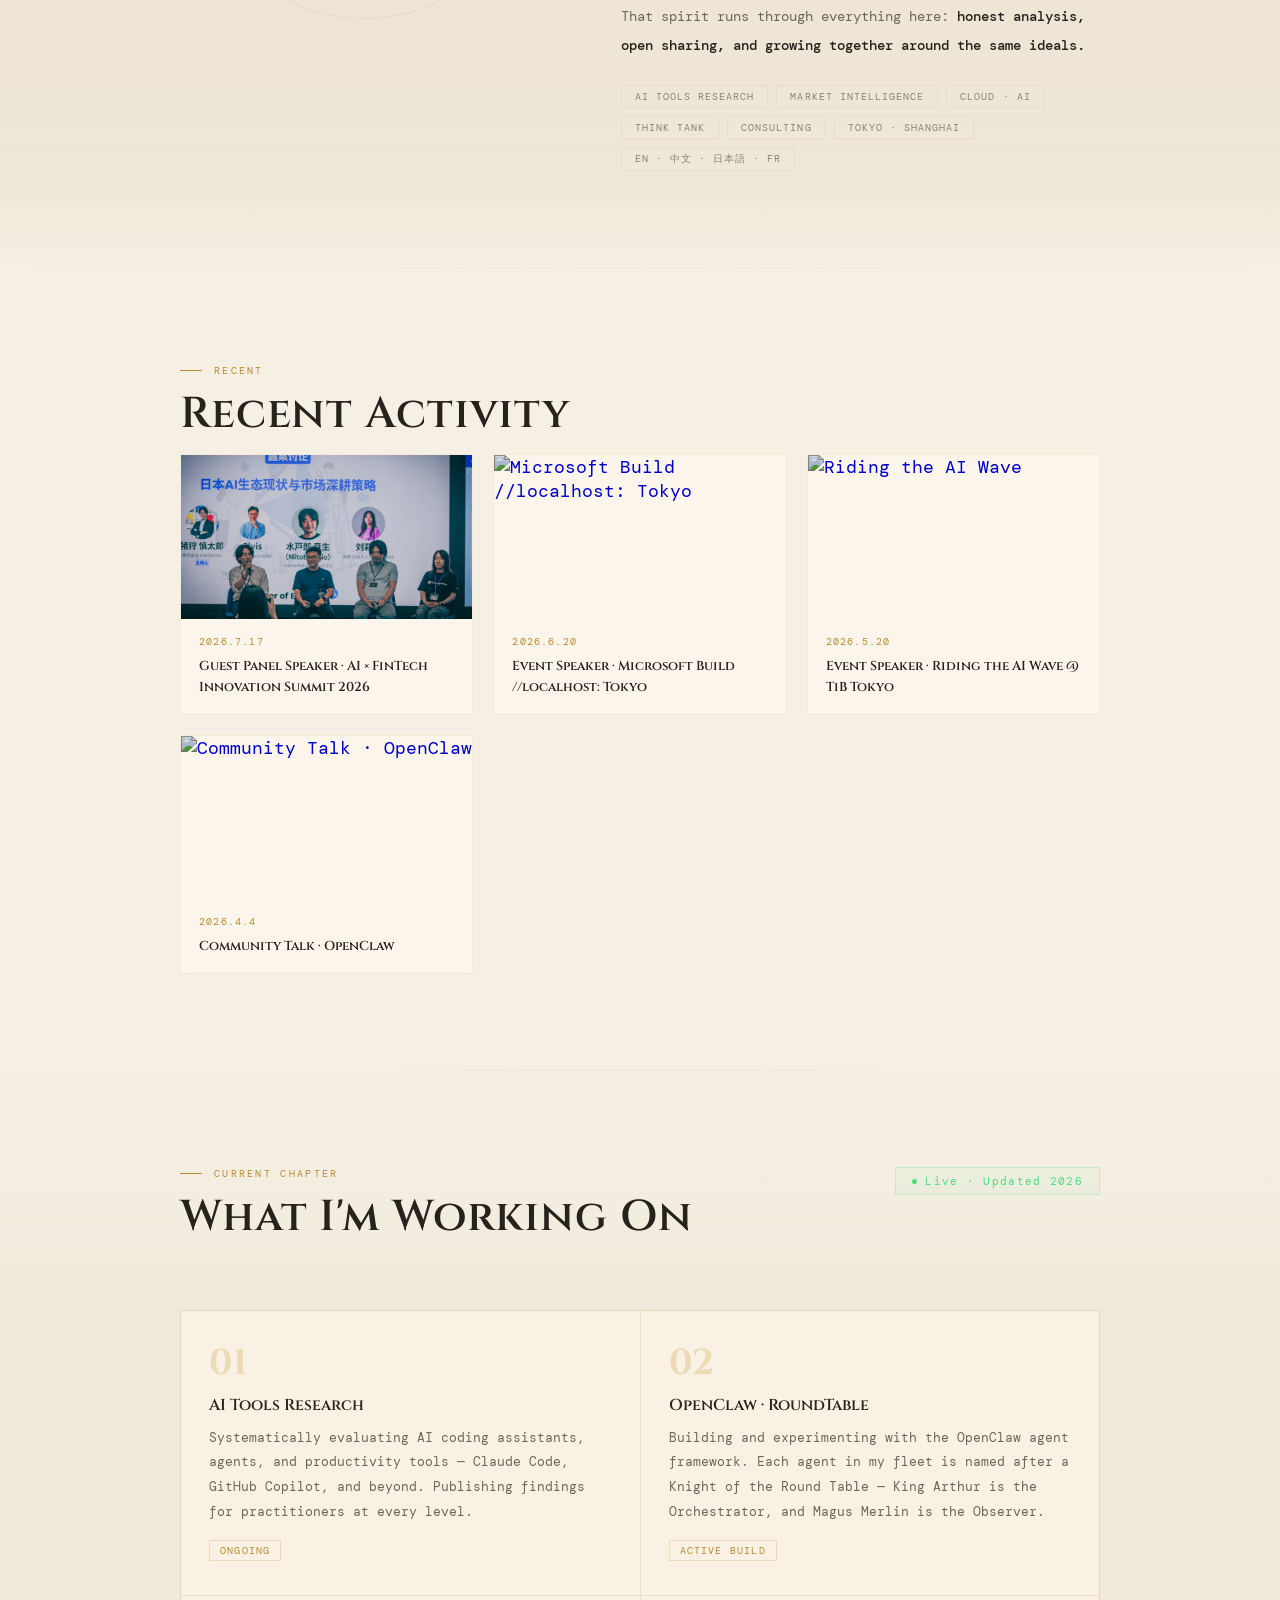
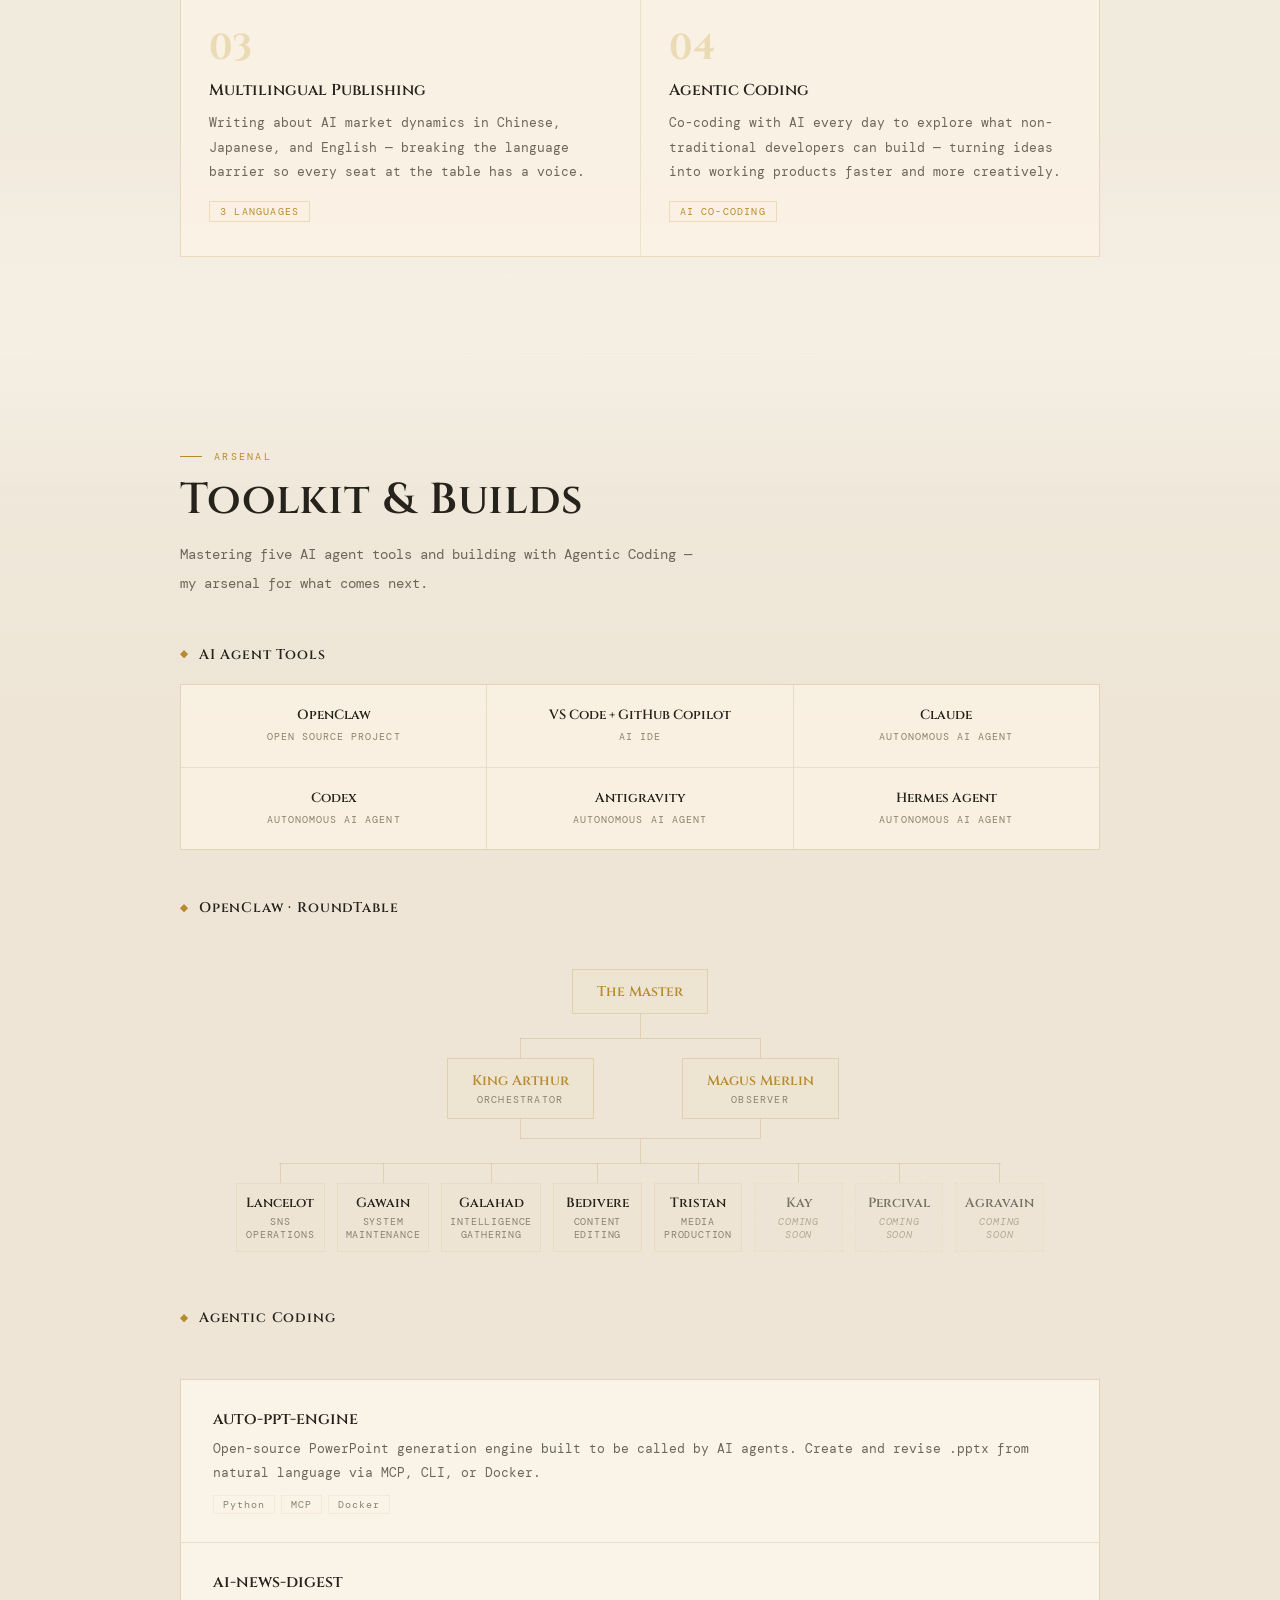
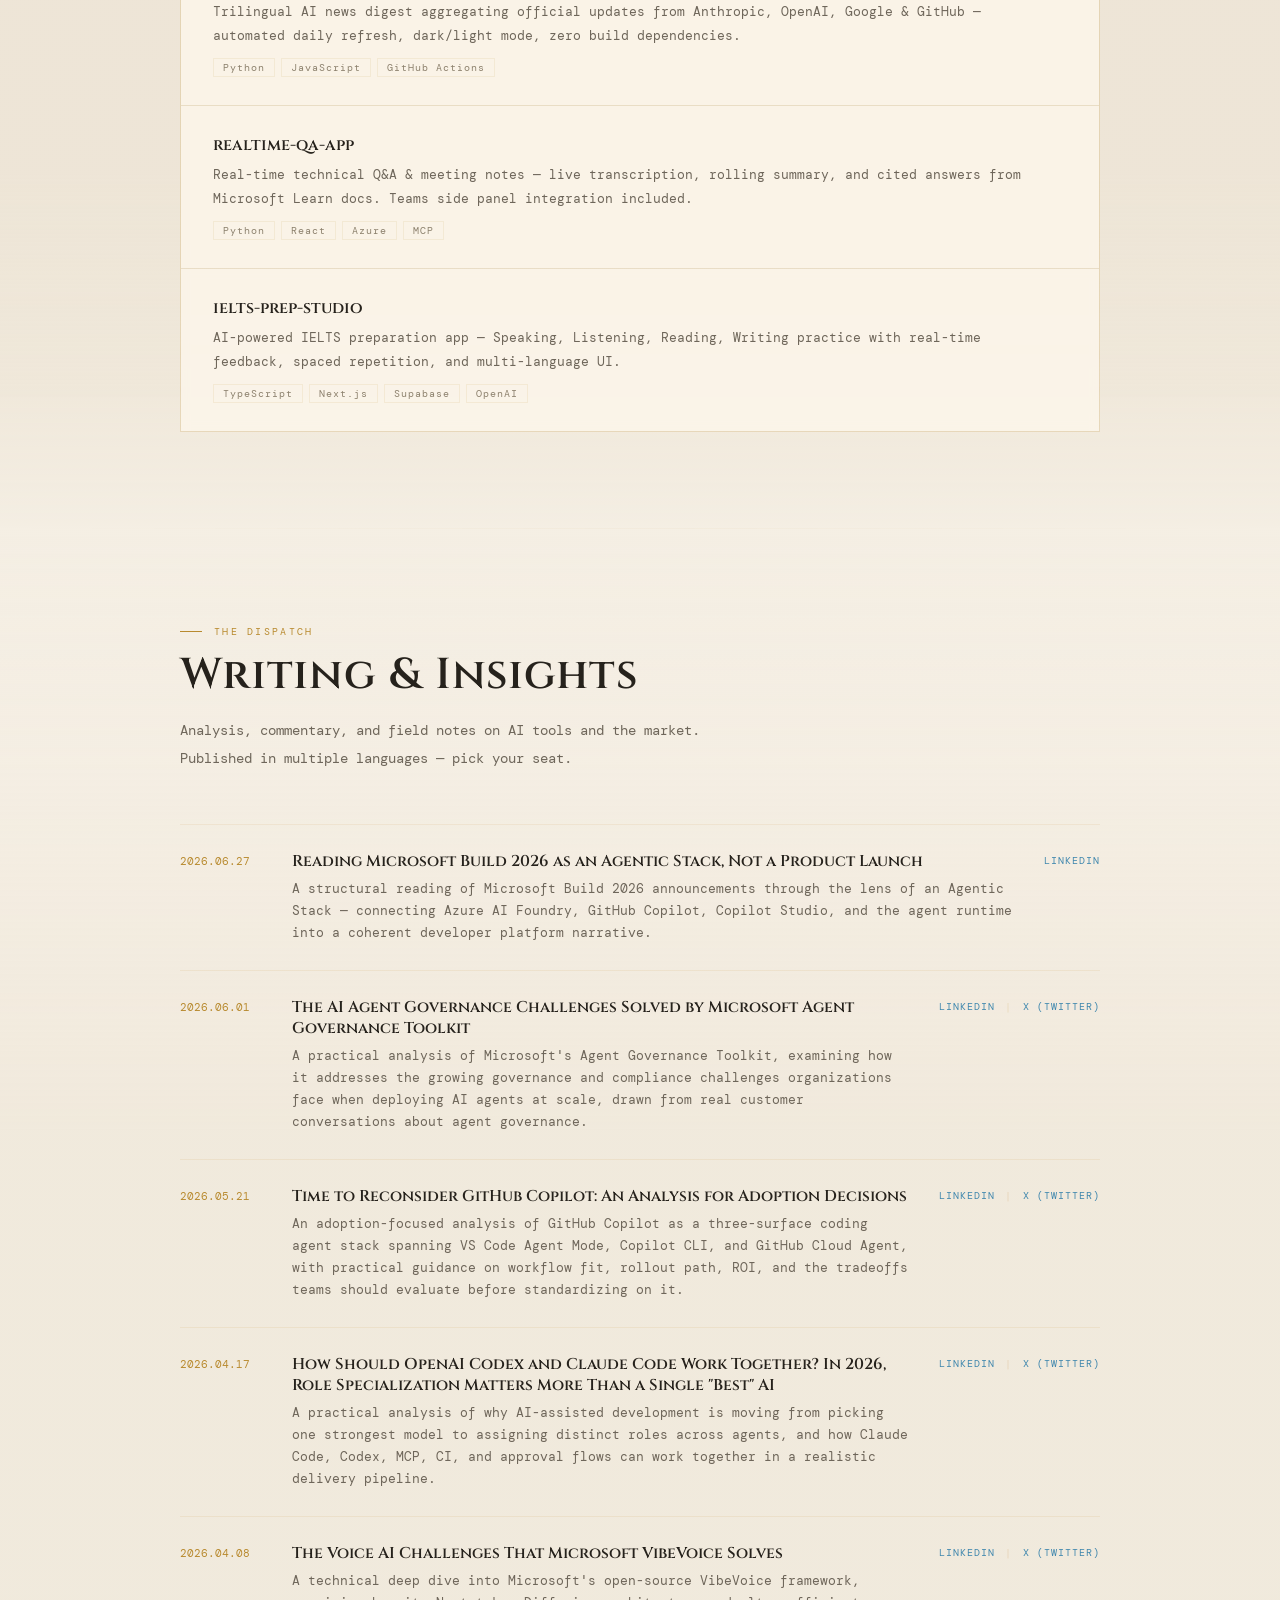
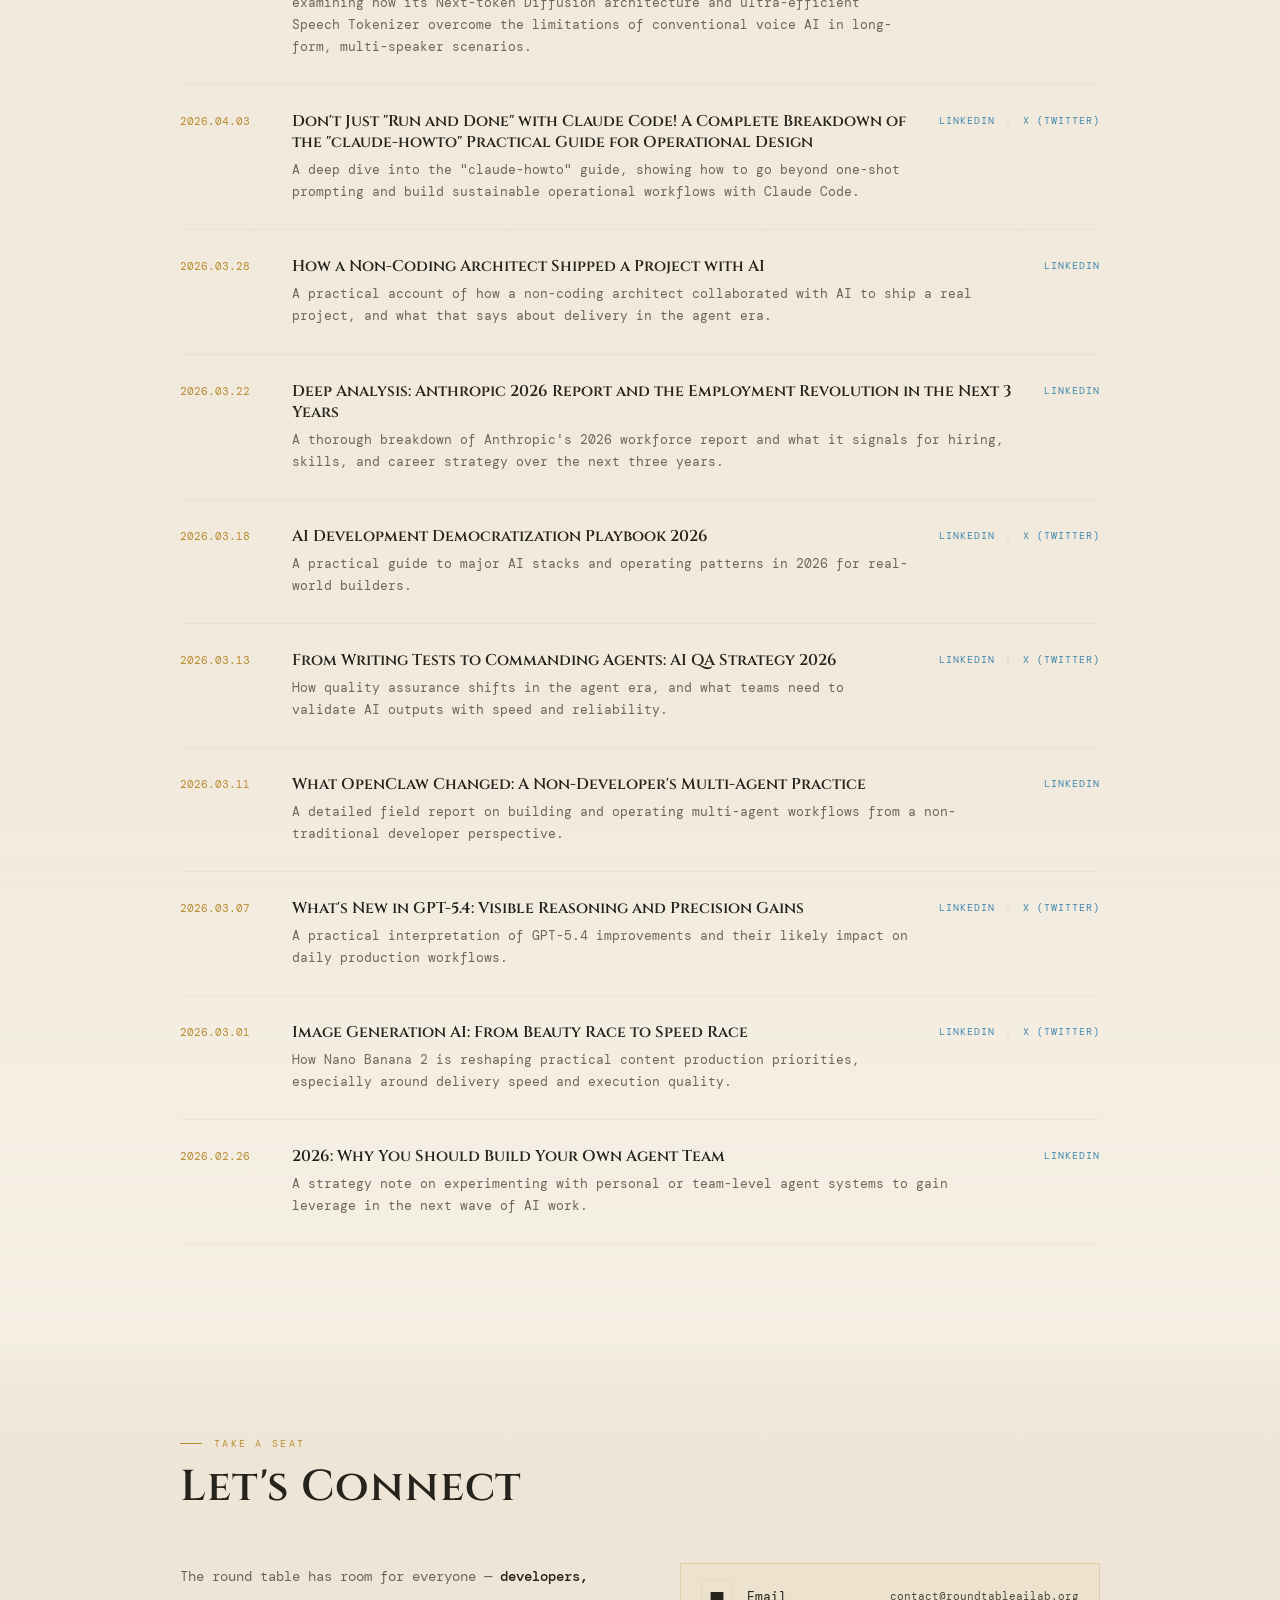
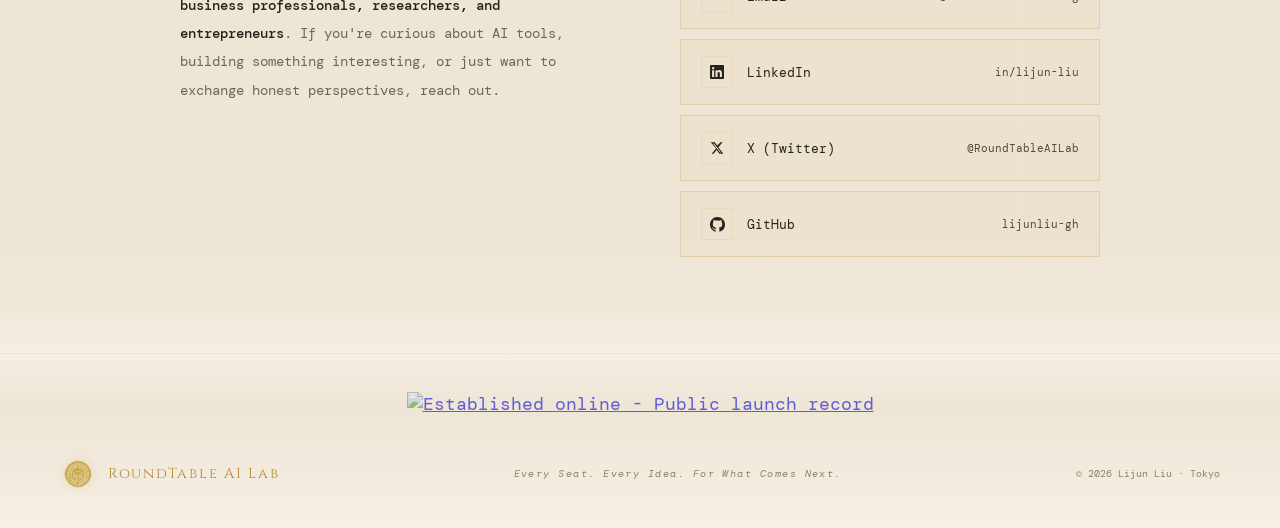
==== commit 8cb4ddea: "feat: add AI FinTech summit activity" ====
--- a/index.html
+++ b/index.html
@@ -194,6 +194,13 @@
     <p class="s-tag" data-i18n="recent_tag">Recent</p>
     <h2 class="s-title" data-i18n="recent_title">Recent Activity</h2>
     <div class="recent-grid reveal">
+      <a href="https://www.tokyo-ai.org/events/evt__0717_2026" target="_blank" rel="noopener noreferrer" class="recent-card">
+        <div class="recent-thumb"><img src="assets/events/ai-fintech-innovation-summit-2026.jpg" alt="AI × FinTech Innovation Summit 2026" loading="lazy"></div>
+        <div class="recent-info">
+          <span class="recent-date">2026.7.17</span>
+          <div class="recent-card-title" data-i18n="recent_fintech_title">Guest Panel Speaker · AI × FinTech Innovation Summit 2026</div>
+        </div>
+      </a>
       <a href="https://youtu.be/YTVgWFSP9XY?si=0qAT4aEqCGmLKsFr" target="_blank" rel="noopener noreferrer" class="recent-card">
         <div class="recent-thumb"><img src="https://img.youtube.com/vi/YTVgWFSP9XY/hqdefault.jpg" alt="Microsoft Build //localhost: Tokyo" loading="lazy"><span class="recent-play">▶</span></div>
         <div class="recent-info">
